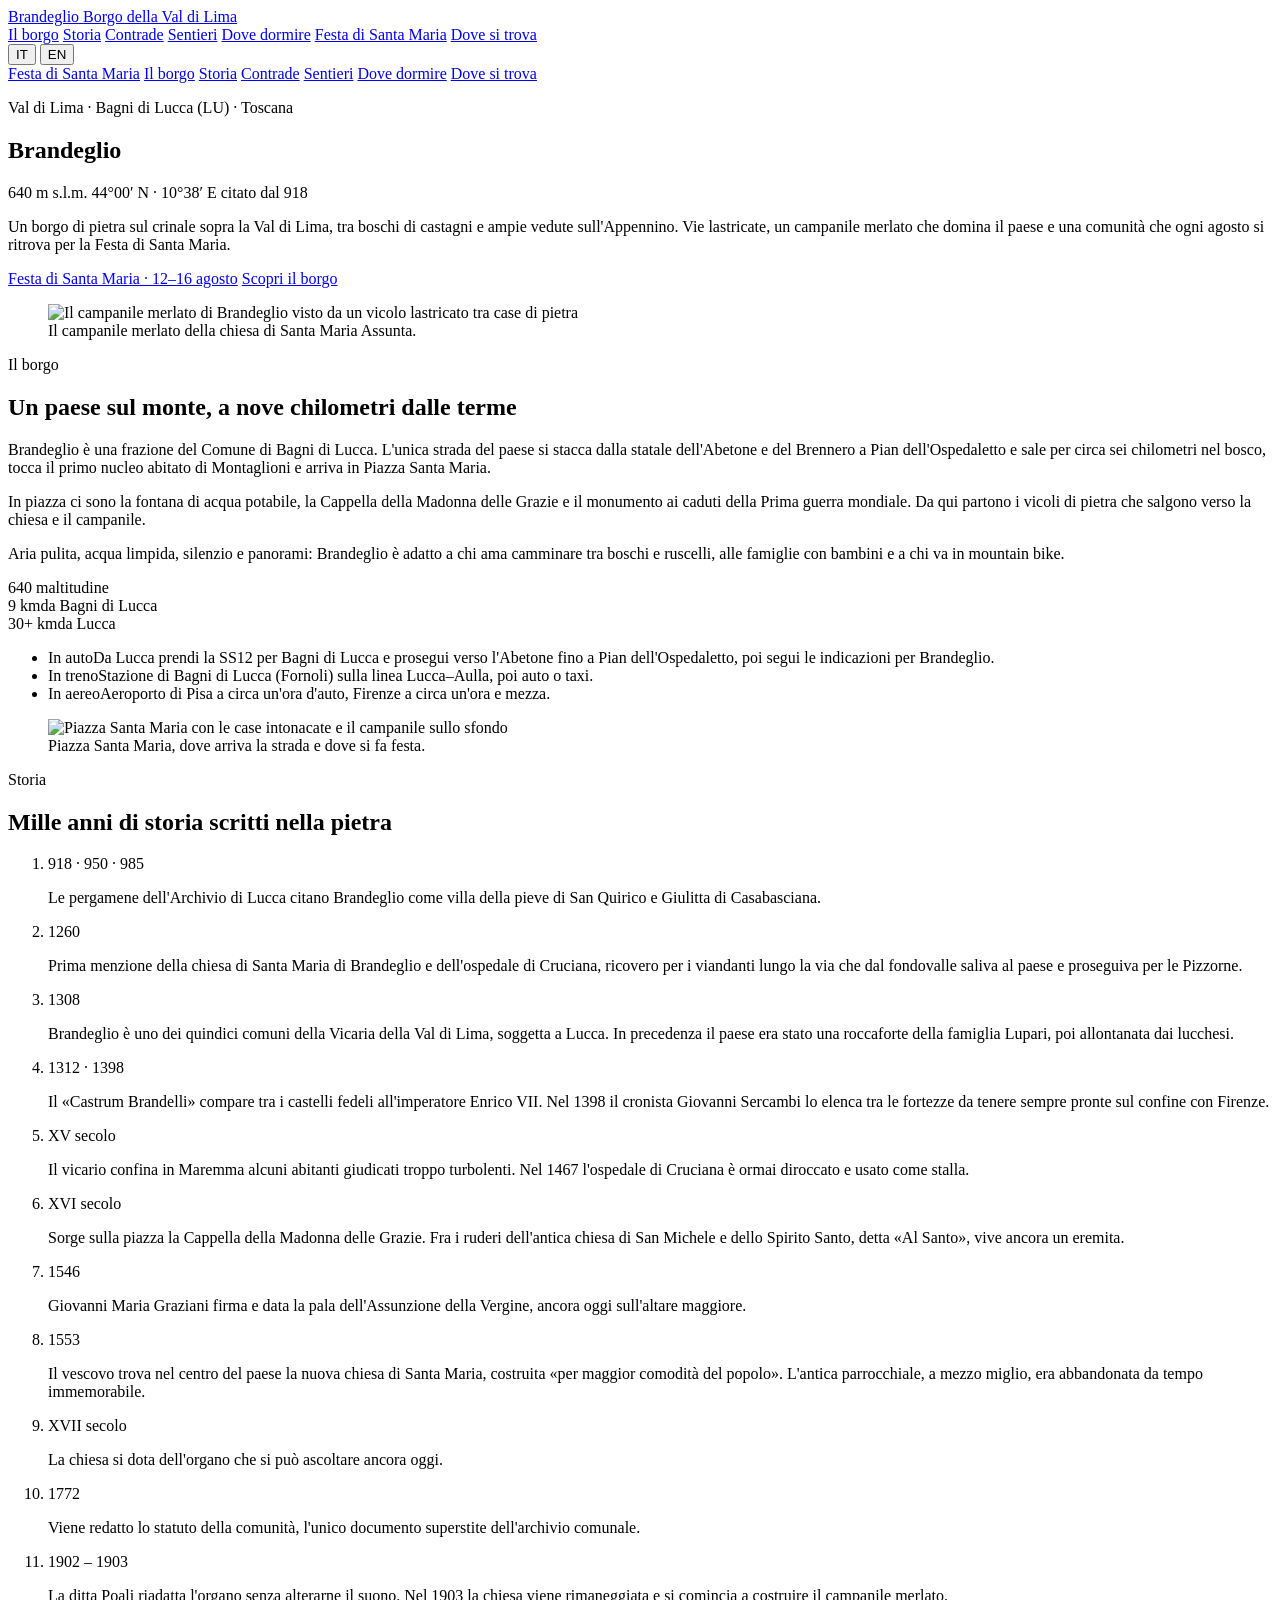
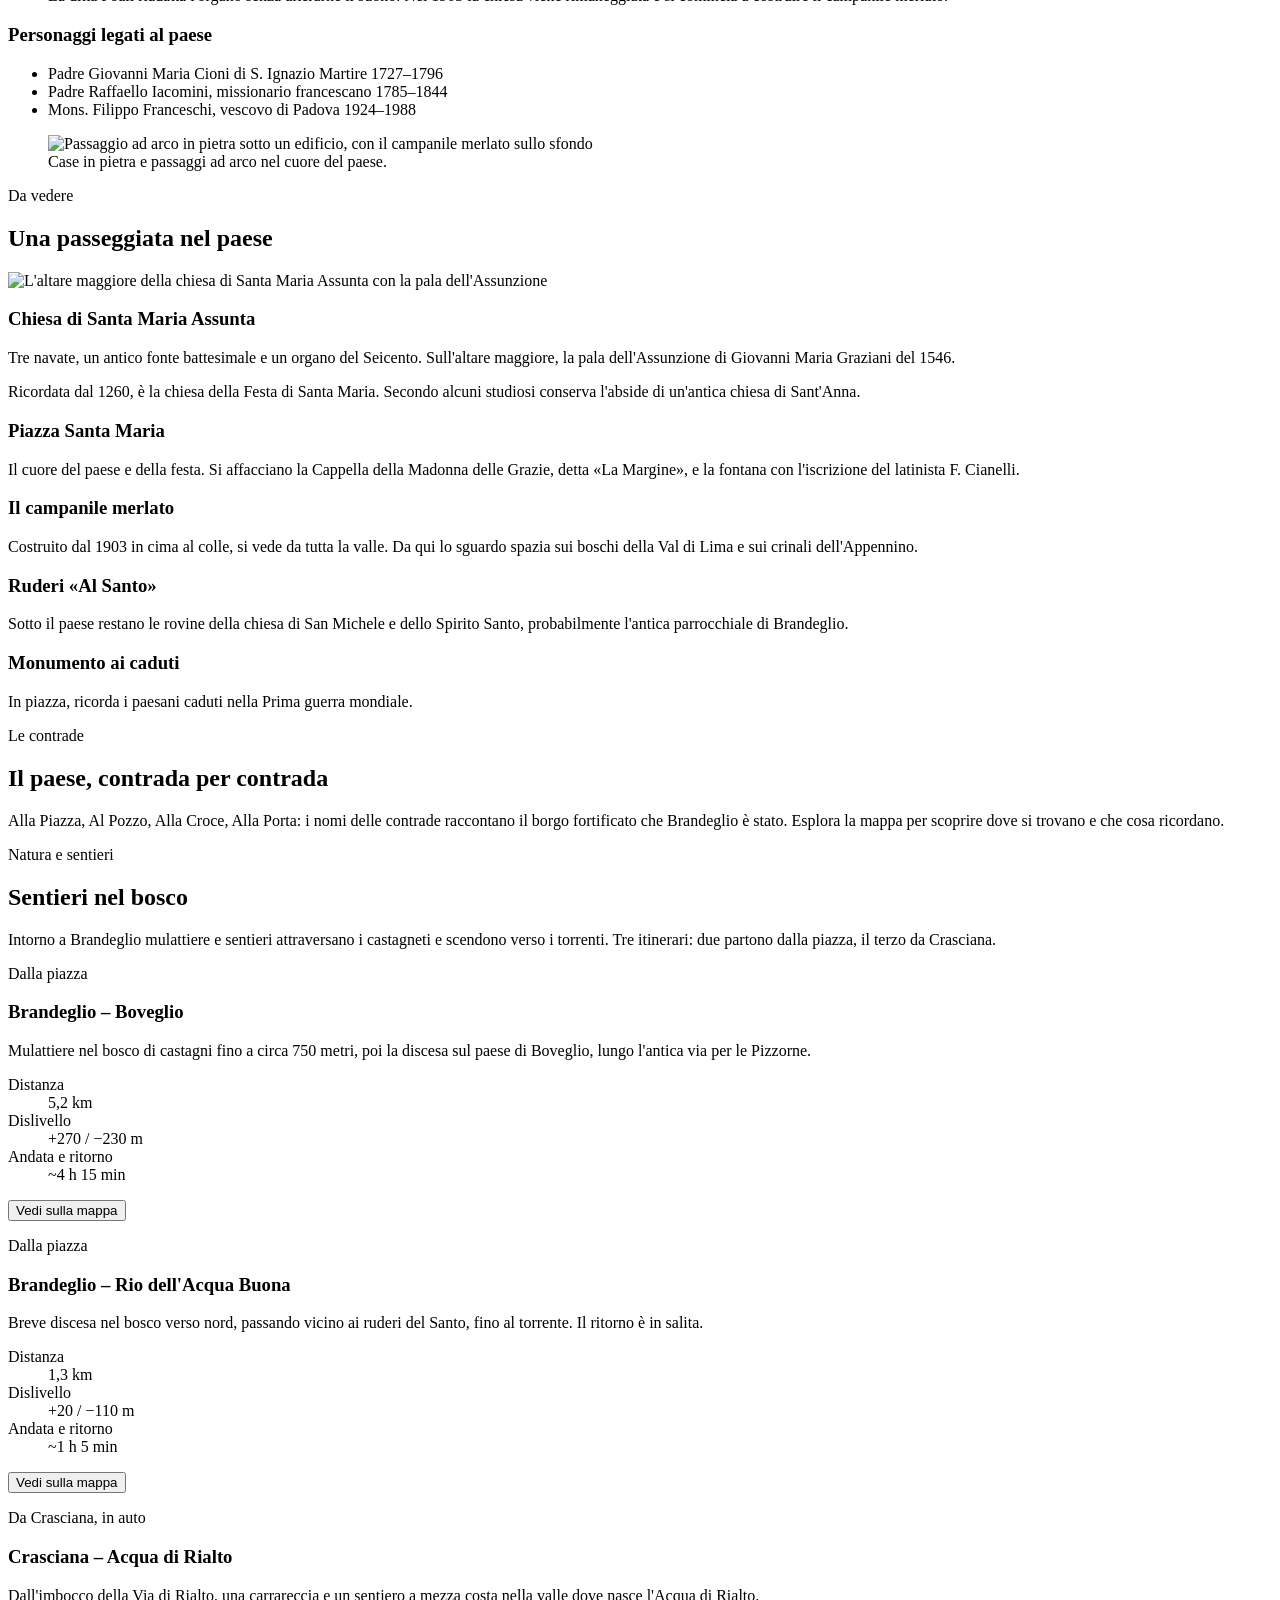
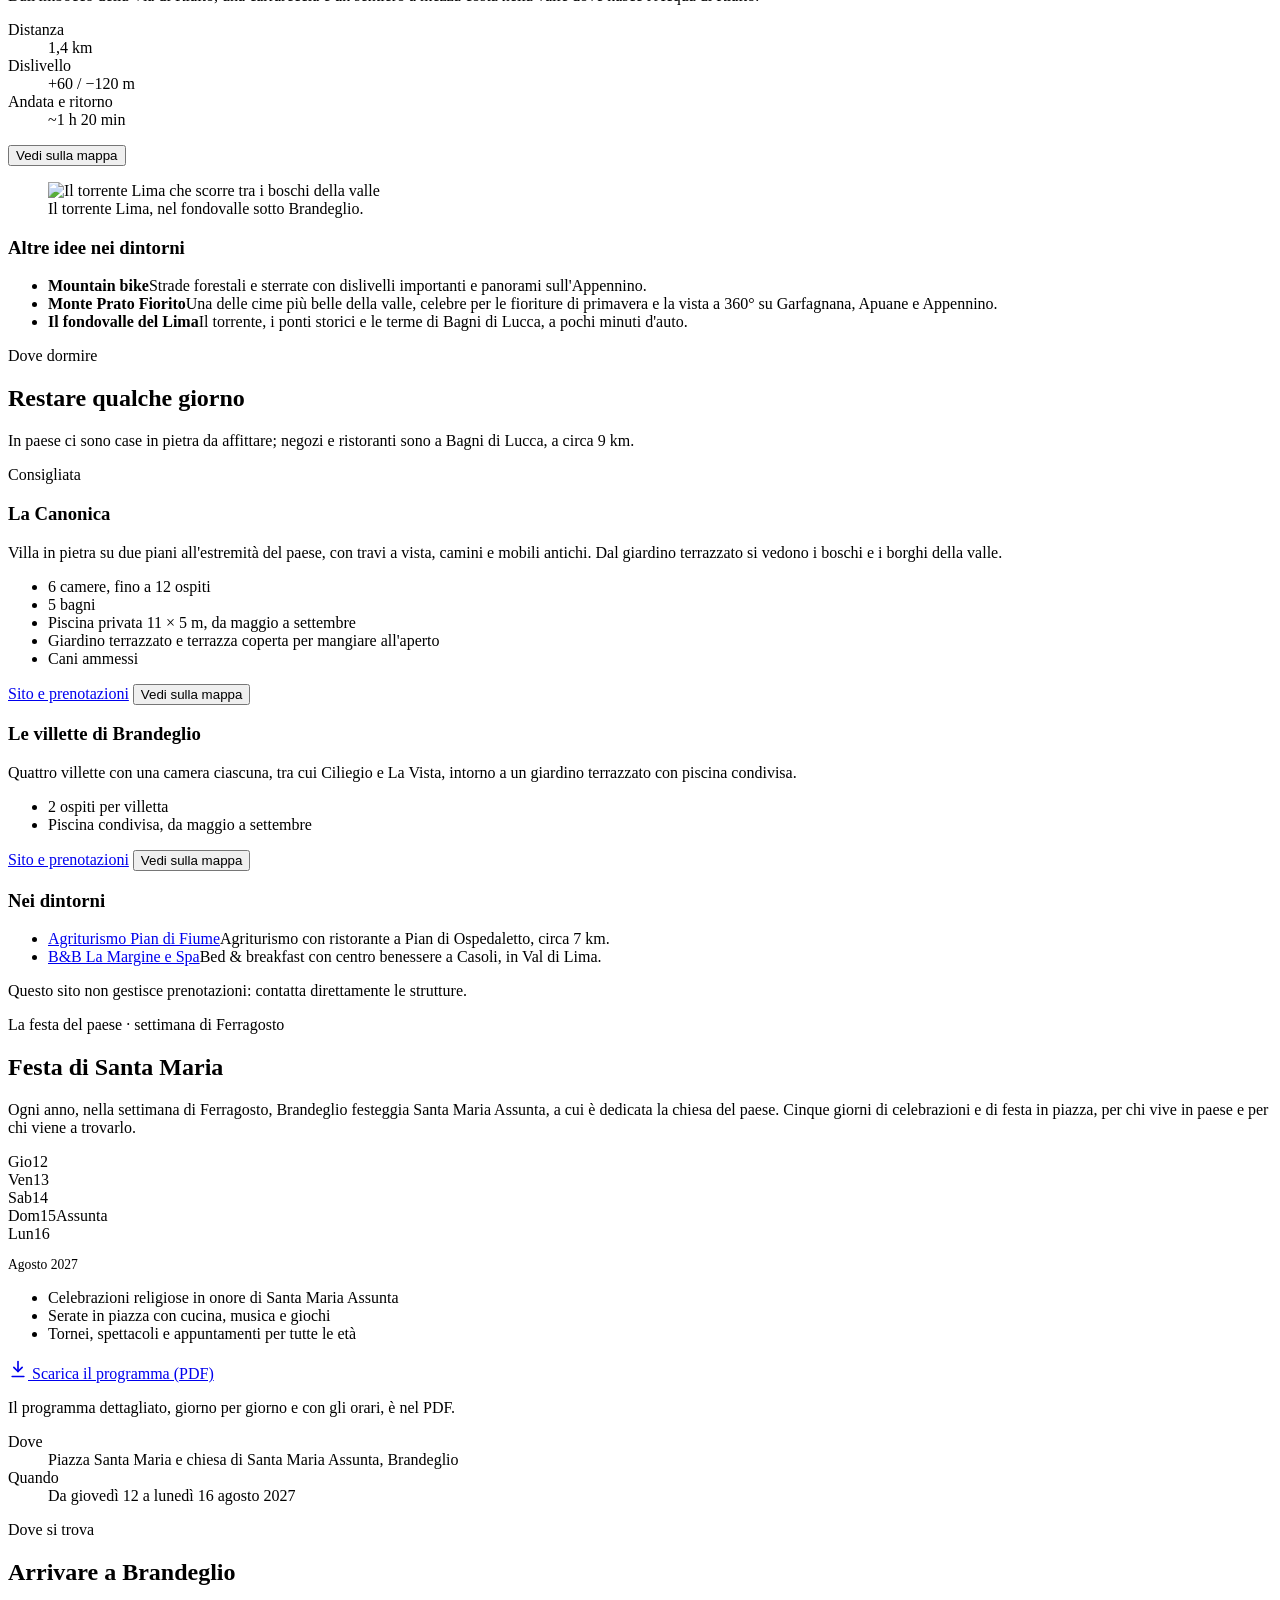
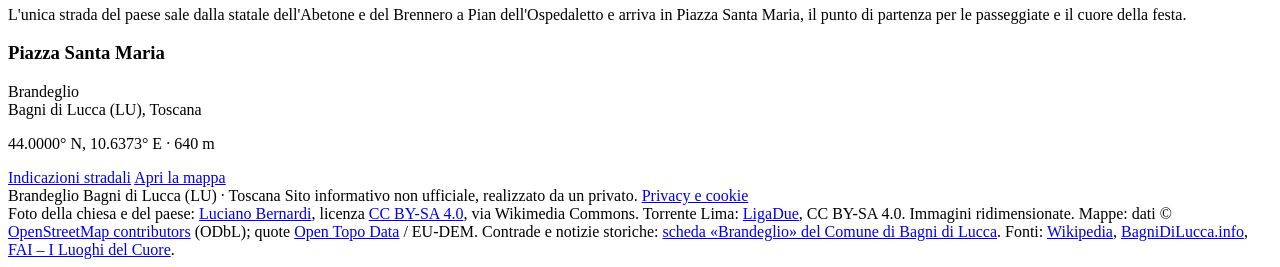
==== index.html @ 2ebd2961 "Add files via upload" ====
<!DOCTYPE html>
<html lang="it">
<head>
<meta charset="utf-8">
<meta name="viewport" content="width=device-width, initial-scale=1, viewport-fit=cover">
<title>Brandeglio</title>
<meta name="claude:viewport-fit-sides" content="cover">
<meta name="description" content="Brandeglio, borgo della Val di Lima a 640 metri sopra Bagni di Lucca. Storia, luoghi da vedere e la Festa di Santa Maria, dal 12 al 16 agosto.">
<link rel="stylesheet" href="css/fonts.css">
<link rel="stylesheet" href="css/style.css">
</head>
<body>

<header class="site-header">
  <div class="wrap">
    <div class="header-row">
      <a class="brand" href="#top">
        <span class="brand-name">Brandeglio</span>
        <span class="brand-sub" data-i18n="brand.sub">Borgo della Val di Lima</span>
      </a>
      <nav class="main-nav" aria-label="Sezioni" data-i18n-aria="nav.aria">
        <a href="#borgo" data-i18n="nav.borgo">Il borgo</a>
        <a href="#storia" data-i18n="nav.storia">Storia</a>
        <a href="#contrade" data-i18n="nav.contrade">Contrade</a>
        <a href="#sentieri" data-i18n="nav.sentieri">Sentieri</a>
        <a href="#dormire" data-i18n="nav.dormire">Dove dormire</a>
        <a href="#festa" class="nav-festa" data-i18n="nav.festa">Festa di Santa Maria</a>
        <a href="#dove" data-i18n="nav.dove">Dove si trova</a>
      </nav>
      <div class="lang-switch" role="group" aria-label="Lingua / Language">
        <button type="button" id="lang-it" data-lang="it" aria-pressed="true" lang="it">IT</button>
        <button type="button" id="lang-en" data-lang="en" aria-pressed="false" lang="en">EN</button>
      </div>
    </div>
    <nav class="nav-mobile main-nav" aria-label="Sezioni" data-i18n-aria="nav.aria">
      <a href="#festa" class="nav-festa" data-i18n="nav.festa">Festa di Santa Maria</a>
      <a href="#borgo" data-i18n="nav.borgo">Il borgo</a>
      <a href="#storia" data-i18n="nav.storia">Storia</a>
      <a href="#contrade" data-i18n="nav.contrade">Contrade</a>
      <a href="#sentieri" data-i18n="nav.sentieri">Sentieri</a>
      <a href="#dormire" data-i18n="nav.dormire">Dove dormire</a>
      <a href="#dove" data-i18n="nav.dove">Dove si trova</a>
    </nav>
  </div>
</header>

<main id="top">

  <!-- HERO -->
  <section class="hero">
    <div class="wrap hero-grid">
      <div class="hero-text">
        <p class="eyebrow" data-i18n="hero.eyebrow">Val di Lima · Bagni di Lucca (LU) · Toscana</p>
        <h1>Brandeglio</h1>
        <div class="hero-coords">
          <span data-i18n="hero.alt">640 m s.l.m.</span>
          <span>44°00′ N · 10°38′ E</span>
          <span data-i18n="hero.since">citato dal 918</span>
        </div>
        <p class="hero-lead" data-i18n="hero.lead">Un borgo di pietra sul crinale sopra la Val di Lima, tra boschi di castagni e ampie vedute sull'Appennino. Vie lastricate, un campanile merlato che domina il paese e una comunità che ogni agosto si ritrova per la Festa di Santa Maria.</p>
        <div class="hero-actions">
          <a class="btn btn-primary" href="#festa" data-i18n="hero.cta1">Festa di Santa Maria · 12–16 agosto</a>
          <a class="btn btn-ghost" href="#borgo" data-i18n="hero.cta2">Scopri il borgo</a>
        </div>
      </div>
      <figure class="hero-figure">
        <img src="img/torre-vicolo.jpg" width="1000" height="1500" alt="Il campanile merlato di Brandeglio visto da un vicolo lastricato tra case di pietra" data-i18n-alt="hero.img">
        <figcaption class="caption" data-i18n="hero.cap">Il campanile merlato della chiesa di Santa Maria Assunta.</figcaption>
      </figure>
    </div>
  </section>

  <!-- IL BORGO -->
  <section class="section" id="borgo">
    <div class="wrap split">
      <div>
        <div class="section-head">
          <p class="eyebrow" data-i18n="borgo.eyebrow">Il borgo</p>
          <h2 data-i18n="borgo.title">Un paese sul monte, a nove chilometri dalle terme</h2>
        </div>
        <div class="prose">
          <p data-i18n="borgo.p1">Brandeglio è una frazione del Comune di Bagni di Lucca. L'unica strada del paese si stacca dalla statale dell'Abetone e del Brennero a Pian dell'Ospedaletto e sale per circa sei chilometri nel bosco, tocca il primo nucleo abitato di Montaglioni e arriva in Piazza Santa Maria.</p>
          <p data-i18n="borgo.p2">In piazza ci sono la fontana di acqua potabile, la Cappella della Madonna delle Grazie e il monumento ai caduti della Prima guerra mondiale. Da qui partono i vicoli di pietra che salgono verso la chiesa e il campanile.</p>
          <p data-i18n="borgo.p3">Aria pulita, acqua limpida, silenzio e panorami: Brandeglio è adatto a chi ama camminare tra boschi e ruscelli, alle famiglie con bambini e a chi va in mountain bike.</p>
        </div>
        <div class="facts">
          <div class="fact"><span class="fact-value">640 m</span><span class="fact-label" data-i18n="fact.alt">altitudine</span></div>
          <div class="fact"><span class="fact-value">9 km</span><span class="fact-label" data-i18n="fact.bagni">da Bagni di Lucca</span></div>
          <div class="fact"><span class="fact-value">30+ km</span><span class="fact-label" data-i18n="fact.lucca">da Lucca</span></div>
        </div>
        <ul class="route">
          <li><span class="data" data-i18n="route.car.k">In auto</span><span data-i18n="route.car">Da Lucca prendi la SS12 per Bagni di Lucca e prosegui verso l'Abetone fino a Pian dell'Ospedaletto, poi segui le indicazioni per Brandeglio.</span></li>
          <li><span class="data" data-i18n="route.train.k">In treno</span><span data-i18n="route.train">Stazione di Bagni di Lucca (Fornoli) sulla linea Lucca–Aulla, poi auto o taxi.</span></li>
          <li><span class="data" data-i18n="route.plane.k">In aereo</span><span data-i18n="route.plane">Aeroporto di Pisa a circa un'ora d'auto, Firenze a circa un'ora e mezza.</span></li>
        </ul>
      </div>
      <figure class="photo">
        <img src="img/piazza-santa-maria.jpg" width="1600" height="1068" alt="Piazza Santa Maria con le case intonacate e il campanile sullo sfondo" data-i18n-alt="borgo.img">
        <figcaption class="caption" data-i18n="borgo.cap">Piazza Santa Maria, dove arriva la strada e dove si fa festa.</figcaption>
      </figure>
    </div>
  </section>

  <!-- STORIA -->
  <section class="section" id="storia">
    <div class="wrap">
      <div class="section-head">
        <p class="eyebrow" data-i18n="storia.eyebrow">Storia</p>
        <h2 data-i18n="storia.title">Mille anni di storia scritti nella pietra</h2>
      </div>
      <div class="timeline-layout">
        <div>
          <ol class="timeline">
            <li><span class="when">918 · 950 · 985</span><p data-i18n="tl.1">Le pergamene dell'Archivio di Lucca citano Brandeglio come villa della pieve di San Quirico e Giulitta di Casabasciana.</p></li>
            <li><span class="when">1260</span><p data-i18n="tl.1b">Prima menzione della chiesa di Santa Maria di Brandeglio e dell'ospedale di Cruciana, ricovero per i viandanti lungo la via che dal fondovalle saliva al paese e proseguiva per le Pizzorne.</p></li>
            <li><span class="when">1308</span><p data-i18n="tl.2">Brandeglio è uno dei quindici comuni della Vicaria della Val di Lima, soggetta a Lucca. In precedenza il paese era stato una roccaforte della famiglia Lupari, poi allontanata dai lucchesi.</p></li>
            <li><span class="when">1312 · 1398</span><p data-i18n="tl.2b">Il «Castrum Brandelli» compare tra i castelli fedeli all'imperatore Enrico VII. Nel 1398 il cronista Giovanni Sercambi lo elenca tra le fortezze da tenere sempre pronte sul confine con Firenze.</p></li>
            <li><span class="when" data-i18n="tl.3.k">XV secolo</span><p data-i18n="tl.3">Il vicario confina in Maremma alcuni abitanti giudicati troppo turbolenti. Nel 1467 l'ospedale di Cruciana è ormai diroccato e usato come stalla.</p></li>
            <li><span class="when" data-i18n="tl.5.k">XVI secolo</span><p data-i18n="tl.5">Sorge sulla piazza la Cappella della Madonna delle Grazie. Fra i ruderi dell'antica chiesa di San Michele e dello Spirito Santo, detta «Al Santo», vive ancora un eremita.</p></li>
            <li><span class="when">1546</span><p data-i18n="tl.4">Giovanni Maria Graziani firma e data la pala dell'Assunzione della Vergine, ancora oggi sull'altare maggiore.</p></li>
            <li><span class="when">1553</span><p data-i18n="tl.4b">Il vescovo trova nel centro del paese la nuova chiesa di Santa Maria, costruita «per maggior comodità del popolo». L'antica parrocchiale, a mezzo miglio, era abbandonata da tempo immemorabile.</p></li>
            <li><span class="when" data-i18n="tl.6.k">XVII secolo</span><p data-i18n="tl.6">La chiesa si dota dell'organo che si può ascoltare ancora oggi.</p></li>
            <li><span class="when">1772</span><p data-i18n="tl.7">Viene redatto lo statuto della comunità, l'unico documento superstite dell'archivio comunale.</p></li>
            <li><span class="when">1902 – 1903</span><p data-i18n="tl.8">La ditta Poali riadatta l'organo senza alterarne il suono. Nel 1903 la chiesa viene rimaneggiata e si comincia a costruire il campanile merlato.</p></li>
          </ol>
          <div class="people">
            <h3 data-i18n="people.title">Personaggi legati al paese</h3>
            <ul>
              <li><span data-i18n="people.1">Padre Giovanni Maria Cioni di S. Ignazio Martire</span> <span class="data">1727–1796</span></li>
              <li><span data-i18n="people.2">Padre Raffaello Iacomini, missionario francescano</span> <span class="data">1785–1844</span></li>
              <li><span data-i18n="people.3">Mons. Filippo Franceschi, vescovo di Padova</span> <span class="data">1924–1988</span></li>
            </ul>
          </div>
        </div>
        <figure class="photo">
          <img src="img/arco-torre.jpg" width="867" height="1300" alt="Passaggio ad arco in pietra sotto un edificio, con il campanile merlato sullo sfondo" data-i18n-alt="storia.img">
          <figcaption class="caption" data-i18n="storia.cap">Case in pietra e passaggi ad arco nel cuore del paese.</figcaption>
        </figure>
      </div>
    </div>
  </section>

  <!-- DA VEDERE -->
  <section class="section" id="vedere">
    <div class="wrap">
      <div class="section-head">
        <p class="eyebrow" data-i18n="vedere.eyebrow">Da vedere</p>
        <h2 data-i18n="vedere.title">Una passeggiata nel paese</h2>
      </div>
      <article class="feature">
        <img src="img/chiesa-altare.jpg" width="1600" height="1068" loading="lazy" alt="L'altare maggiore della chiesa di Santa Maria Assunta con la pala dell'Assunzione" data-i18n-alt="s1.img">
        <div class="feature-text">
          <h3 data-i18n="s1.title">Chiesa di Santa Maria Assunta</h3>
          <p data-i18n="s1.text">Tre navate, un antico fonte battesimale e un organo del Seicento. Sull'altare maggiore, la pala dell'Assunzione di Giovanni Maria Graziani del 1546.</p>
          <p class="caption" data-i18n="s1.note">Ricordata dal 1260, è la chiesa della Festa di Santa Maria. Secondo alcuni studiosi conserva l'abside di un'antica chiesa di Sant'Anna.</p>
        </div>
      </article>
      <div class="minor-sights">
        <div>
          <h3 data-i18n="s2.title">Piazza Santa Maria</h3>
          <p data-i18n="s2.text">Il cuore del paese e della festa. Si affacciano la Cappella della Madonna delle Grazie, detta «La Margine», e la fontana con l'iscrizione del latinista F. Cianelli.</p>
        </div>
        <div>
          <h3 data-i18n="s3.title">Il campanile merlato</h3>
          <p data-i18n="s3.text">Costruito dal 1903 in cima al colle, si vede da tutta la valle. Da qui lo sguardo spazia sui boschi della Val di Lima e sui crinali dell'Appennino.</p>
        </div>
        <div>
          <h3 data-i18n="m1.title">Ruderi «Al Santo»</h3>
          <p data-i18n="m1.text">Sotto il paese restano le rovine della chiesa di San Michele e dello Spirito Santo, probabilmente l'antica parrocchiale di Brandeglio.</p>
        </div>
        <div>
          <h3 data-i18n="m2.title">Monumento ai caduti</h3>
          <p data-i18n="m2.text">In piazza, ricorda i paesani caduti nella Prima guerra mondiale.</p>
        </div>
      </div>
    </div>
  </section>

  <!-- CONTRADE -->
  <section class="section" id="contrade">
    <div class="wrap">
      <div class="section-head">
        <p class="eyebrow" data-i18n="contrade.eyebrow">Le contrade</p>
        <h2 data-i18n="contrade.title">Il paese, contrada per contrada</h2>
        <p class="lead" data-i18n="contrade.lead">Alla Piazza, Al Pozzo, Alla Croce, Alla Porta: i nomi delle contrade raccontano il borgo fortificato che Brandeglio è stato. Esplora la mappa per scoprire dove si trovano e che cosa ricordano.</p>
      </div>
      <div data-map="paese">
        <noscript><p data-i18n="map.noscript">Per vedere la mappa interattiva serve JavaScript.</p></noscript>
      </div>
    </div>
  </section>

  <!-- SENTIERI -->
  <section class="section" id="sentieri">
    <div class="wrap">
      <div class="section-head">
        <p class="eyebrow" data-i18n="sentieri.eyebrow">Natura e sentieri</p>
        <h2 data-i18n="sentieri.title">Sentieri nel bosco</h2>
        <p class="lead" data-i18n="sentieri.lead">Intorno a Brandeglio mulattiere e sentieri attraversano i castagneti e scendono verso i torrenti. Tre itinerari: due partono dalla piazza, il terzo da Crasciana.</p>
      </div>
      <div class="trail-cards">
        <article class="trail-card c1">
          <p class="trail-from" data-i18n="tc.1.k">Dalla piazza</p>
          <h3 data-i18n="tc.1.title">Brandeglio – Boveglio</h3>
          <p data-i18n="tc.1.text">Mulattiere nel bosco di castagni fino a circa 750 metri, poi la discesa sul paese di Boveglio, lungo l'antica via per le Pizzorne.</p>
          <dl class="trail-facts">
            <div><dt data-i18n="tf.km">Distanza</dt><dd>5,2 km</dd></div>
            <div><dt data-i18n="tf.updown">Dislivello</dt><dd>+270 / −230 m</dd></div>
            <div><dt data-i18n="tf.rt">Andata e ritorno</dt><dd>~4 h 15 min</dd></div>
          </dl>
          <button type="button" class="btn btn-ghost btn-sm" data-map-show="sentieri" data-item="boveglio" data-i18n="tf.show">Vedi sulla mappa</button>
        </article>
        <article class="trail-card c2">
          <p class="trail-from" data-i18n="tc.2.k">Dalla piazza</p>
          <h3 data-i18n="tc.2.title">Brandeglio – Rio dell'Acqua Buona</h3>
          <p data-i18n="tc.2.text">Breve discesa nel bosco verso nord, passando vicino ai ruderi del Santo, fino al torrente. Il ritorno è in salita.</p>
          <dl class="trail-facts">
            <div><dt data-i18n="tf.km">Distanza</dt><dd>1,3 km</dd></div>
            <div><dt data-i18n="tf.updown">Dislivello</dt><dd>+20 / −110 m</dd></div>
            <div><dt data-i18n="tf.rt">Andata e ritorno</dt><dd>~1 h 5 min</dd></div>
          </dl>
          <button type="button" class="btn btn-ghost btn-sm" data-map-show="sentieri" data-item="acquabuona" data-i18n="tf.show">Vedi sulla mappa</button>
        </article>
        <article class="trail-card c3">
          <p class="trail-from" data-i18n="tc.3.k">Da Crasciana, in auto</p>
          <h3 data-i18n="tc.3.title">Crasciana – Acqua di Rialto</h3>
          <p data-i18n="tc.3.text">Dall'imbocco della Via di Rialto, una carrareccia e un sentiero a mezza costa nella valle dove nasce l'Acqua di Rialto.</p>
          <dl class="trail-facts">
            <div><dt data-i18n="tf.km">Distanza</dt><dd>1,4 km</dd></div>
            <div><dt data-i18n="tf.updown">Dislivello</dt><dd>+60 / −120 m</dd></div>
            <div><dt data-i18n="tf.rt">Andata e ritorno</dt><dd>~1 h 20 min</dd></div>
          </dl>
          <button type="button" class="btn btn-ghost btn-sm" data-map-show="sentieri" data-item="rialto" data-i18n="tf.show">Vedi sulla mappa</button>
        </article>
      </div>
      <div data-map="sentieri">
        <noscript><p data-i18n="map.noscript2">Per vedere la mappa interattiva serve JavaScript.</p></noscript>
      </div>
      <div class="split more-nature">
        <figure class="photo">
          <img src="img/torrente-lima.jpg" width="1600" height="1200" loading="lazy" alt="Il torrente Lima che scorre tra i boschi della valle" data-i18n-alt="natura.img">
          <figcaption class="caption" data-i18n="natura.cap">Il torrente Lima, nel fondovalle sotto Brandeglio.</figcaption>
        </figure>
        <div>
          <h3 data-i18n="natura.more">Altre idee nei dintorni</h3>
          <ul class="nature-list">
            <li><strong data-i18n="n2.title">Mountain bike</strong><span data-i18n="n2.text">Strade forestali e sterrate con dislivelli importanti e panorami sull'Appennino.</span></li>
            <li><strong data-i18n="n3.title">Monte Prato Fiorito</strong><span data-i18n="n3.text">Una delle cime più belle della valle, celebre per le fioriture di primavera e la vista a 360° su Garfagnana, Apuane e Appennino.</span></li>
            <li><strong data-i18n="n4.title">Il fondovalle del Lima</strong><span data-i18n="n4.text">Il torrente, i ponti storici e le terme di Bagni di Lucca, a pochi minuti d'auto.</span></li>
          </ul>
        </div>
      </div>
    </div>
  </section>

  <!-- DOVE DORMIRE -->
  <section class="section" id="dormire">
    <div class="wrap">
      <div class="section-head">
        <p class="eyebrow" data-i18n="dormire.eyebrow">Dove dormire</p>
        <h2 data-i18n="dormire.title">Restare qualche giorno</h2>
        <p class="lead" data-i18n="dormire.lead">In paese ci sono case in pietra da affittare; negozi e ristoranti sono a Bagni di Lucca, a circa 9 km.</p>
      </div>
      <div class="stays">
        <article class="stay stay-featured">
          <p class="stay-badge" data-i18n="stay.badge">Consigliata</p>
          <h3>La Canonica</h3>
          <p data-i18n="stay.c.text">Villa in pietra su due piani all'estremità del paese, con travi a vista, camini e mobili antichi. Dal giardino terrazzato si vedono i boschi e i borghi della valle.</p>
          <ul class="stay-facts">
            <li data-i18n="stay.c.f1">6 camere, fino a 12 ospiti</li>
            <li data-i18n="stay.c.f2">5 bagni</li>
            <li data-i18n="stay.c.f3">Piscina privata 11 × 5 m, da maggio a settembre</li>
            <li data-i18n="stay.c.f4">Giardino terrazzato e terrazza coperta per mangiare all'aperto</li>
            <li data-i18n="stay.c.f5">Cani ammessi</li>
          </ul>
          <div class="stay-actions">
            <a class="btn btn-primary btn-sm" href="https://to-tuscany.com/lacanonica/" target="_blank" rel="noopener" data-i18n="stay.site">Sito e prenotazioni</a>
            <button type="button" class="btn btn-ghost btn-sm" data-map-show="paese" data-item="canonica" data-i18n="tf.show2">Vedi sulla mappa</button>
          </div>
        </article>
        <article class="stay">
          <h3 data-i18n="stay.v.title">Le villette di Brandeglio</h3>
          <p data-i18n="stay.v.text">Quattro villette con una camera ciascuna, tra cui Ciliegio e La Vista, intorno a un giardino terrazzato con piscina condivisa.</p>
          <ul class="stay-facts">
            <li data-i18n="stay.v.f1">2 ospiti per villetta</li>
            <li data-i18n="stay.v.f2">Piscina condivisa, da maggio a settembre</li>
          </ul>
          <div class="stay-actions">
            <a class="btn btn-primary btn-sm" href="https://to-tuscany.com/brandeglio/ciliegio" target="_blank" rel="noopener" data-i18n="stay.site2">Sito e prenotazioni</a>
            <button type="button" class="btn btn-ghost btn-sm" data-map-show="paese" data-item="villette" data-i18n="tf.show3">Vedi sulla mappa</button>
          </div>
        </article>
        <div class="stay stay-near">
          <h3 data-i18n="stay.near">Nei dintorni</h3>
          <ul class="near-list">
            <li><a href="https://www.google.com/maps/search/?api=1&amp;query=Agriturismo%20Pian%20di%20Fiume%20Bagni%20di%20Lucca" target="_blank" rel="noopener">Agriturismo Pian di Fiume</a><span data-i18n="stay.n1">Agriturismo con ristorante a Pian di Ospedaletto, circa 7 km.</span></li>
            <li><a href="https://www.google.com/maps/search/?api=1&amp;query=B%26B%20La%20Margine%20Casoli%20Bagni%20di%20Lucca" target="_blank" rel="noopener">B&amp;B La Margine e Spa</a><span data-i18n="stay.n2">Bed &amp; breakfast con centro benessere a Casoli, in Val di Lima.</span></li>
          </ul>
          <p class="caption" data-i18n="stay.note">Questo sito non gestisce prenotazioni: contatta direttamente le strutture.</p>
        </div>
      </div>
    </div>
  </section>

  <!-- FESTA DI SANTA MARIA -->
  <section class="festa" id="festa">
    <div class="wrap festa-grid">
      <div class="festa-text">
        <p class="eyebrow" data-i18n="festa.eyebrow">La festa del paese · settimana di Ferragosto</p>
        <h2 data-i18n="festa.title">Festa di Santa Maria</h2>
        <p data-i18n="festa.lead">Ogni anno, nella settimana di Ferragosto, Brandeglio festeggia Santa Maria Assunta, a cui è dedicata la chiesa del paese. Cinque giorni di celebrazioni e di festa in piazza, per chi vive in paese e per chi viene a trovarlo.</p>
        <div class="days" aria-label="Date della festa: dal 12 al 16 agosto 2027" data-i18n-aria="festa.days.aria">
          <div class="day"><span class="dow" data-i18n="d.thu">Gio</span><span class="num">12</span><span class="tag"></span></div>
          <div class="day"><span class="dow" data-i18n="d.fri">Ven</span><span class="num">13</span><span class="tag"></span></div>
          <div class="day"><span class="dow" data-i18n="d.sat">Sab</span><span class="num">14</span><span class="tag"></span></div>
          <div class="day is-main"><span class="dow" data-i18n="d.sun">Dom</span><span class="num">15</span><span class="tag" data-i18n="d.assunta">Assunta</span></div>
          <div class="day"><span class="dow" data-i18n="d.mon">Lun</span><span class="num">16</span><span class="tag"></span></div>
        </div>
        <p class="data" style="color:var(--band-muted);font-size:0.85rem" data-i18n="festa.year">Agosto 2027</p>
        <ul>
          <li data-i18n="festa.li1">Celebrazioni religiose in onore di Santa Maria Assunta</li>
          <li data-i18n="festa.li2">Serate in piazza con cucina, musica e giochi</li>
          <li data-i18n="festa.li3">Tornei, spettacoli e appuntamenti per tutte le età</li>
        </ul>
      </div>
      <div class="festa-text">
        <div class="download">
          <!-- SOSTITUIRE: quando il PDF è pronto, mettere il file in files/ e cambiare href in
               "files/programma-festa-santa-maria-2027.pdf", poi eliminare l'attributo data-placeholder. -->
          <a class="btn btn-download" id="programma-link" href="#festa" data-placeholder="true">
            <svg width="20" height="20" viewBox="0 0 24 24" fill="none" stroke="currentColor" stroke-width="2" stroke-linecap="round" stroke-linejoin="round" aria-hidden="true"><path d="M12 3v12"/><path d="m7 10 5 5 5-5"/><path d="M5 21h14"/></svg>
            <span data-i18n="festa.download">Scarica il programma (PDF)</span>
          </a>
          <p class="note" id="programma-note" aria-live="polite" data-i18n="festa.note">Il programma dettagliato, giorno per giorno e con gli orari, è nel PDF.</p>
        </div>
        <dl class="festa-where">
          <div><dt data-i18n="festa.where.k">Dove</dt><dd data-i18n="festa.where">Piazza Santa Maria e chiesa di Santa Maria Assunta, Brandeglio</dd></div>
          <div><dt data-i18n="festa.when.k">Quando</dt><dd data-i18n="festa.when">Da giovedì 12 a lunedì 16 agosto 2027</dd></div>
        </dl>
      </div>
    </div>
  </section>

  <!-- DOVE SI TROVA -->
  <section class="section" id="dove">
    <div class="wrap split">
      <div class="section-head">
        <p class="eyebrow" data-i18n="dove.eyebrow">Dove si trova</p>
        <h2 data-i18n="dove.title">Arrivare a Brandeglio</h2>
        <p class="lead" data-i18n="dove.lead">L'unica strada del paese sale dalla statale dell'Abetone e del Brennero a Pian dell'Ospedaletto e arriva in Piazza Santa Maria, il punto di partenza per le passeggiate e il cuore della festa.</p>
      </div>
      <div class="map-card">
        <h3 data-i18n="mappa.title">Piazza Santa Maria</h3>
        <p data-i18n="mappa.addr">Brandeglio<br>Bagni di Lucca (LU), Toscana</p>
        <p class="data">44.0000° N, 10.6373° E · 640 m</p>
        <div class="map-links">
          <a class="btn btn-primary" href="https://www.google.com/maps/dir/?api=1&amp;destination=Brandeglio%2C%20Bagni%20di%20Lucca%20LU" target="_blank" rel="noopener" data-i18n="mappa.dir">Indicazioni stradali</a>
          <a class="btn btn-ghost" href="https://www.openstreetmap.org/?mlat=44.0000&amp;mlon=10.6373#map=15/44.0000/10.6373" target="_blank" rel="noopener" data-i18n="mappa.osm">Apri la mappa</a>
        </div>
      </div>
    </div>
  </section>

</main>

<footer class="site-footer">
  <div class="wrap footer-grid">
    <div>
      <span class="footer-name">Brandeglio</span>
      <span data-i18n="footer.org">Bagni di Lucca (LU) · Toscana</span>
      <span data-i18n="footer.unofficial">Sito informativo non ufficiale, realizzato da un privato.</span>
      <a href="privacy.html" data-i18n="footer.privacy">Privacy e cookie</a>
    </div>
    <div>
      <span data-i18n="footer.photos">Foto della chiesa e del paese: <a href="https://commons.wikimedia.org/wiki/Category:Santa_Maria_Assunta_(Brandeglio,_Bagni_di_Lucca)" target="_blank" rel="noopener">Luciano Bernardi</a>, licenza <a href="https://creativecommons.org/licenses/by-sa/4.0/deed.it" target="_blank" rel="noopener">CC BY-SA 4.0</a>, via Wikimedia Commons. Torrente Lima: <a href="https://commons.wikimedia.org/wiki/File:BagniDiLuccaLimaRiverBeforeBagni.JPG" target="_blank" rel="noopener">LigaDue</a>, CC BY-SA 4.0. Immagini ridimensionate.</span>
      <span data-i18n="footer.map">Mappe: dati © <a href="https://www.openstreetmap.org/copyright" target="_blank" rel="noopener">OpenStreetMap contributors</a> (ODbL); quote <a href="https://www.opentopodata.org" target="_blank" rel="noopener">Open Topo Data</a> / EU-DEM. Contrade e notizie storiche: <a href="https://www.comunebagnidilucca.com/downloads/piano-operativo/QA%20-%20Quadro%20Archeologico/QA.VI_REPORT%20STORICI/2_Brandeglio.pdf" target="_blank" rel="noopener">scheda «Brandeglio» del Comune di Bagni di Lucca</a>.</span>
      <span data-i18n="footer.sources">Fonti: <a href="https://it.wikipedia.org/wiki/Brandeglio" target="_blank" rel="noopener">Wikipedia</a>, <a href="https://www.bagnidilucca.info/en/il-territorio-di-bagni-di-lucca/brandeglio" target="_blank" rel="noopener">BagniDiLucca.info</a>, <a href="https://fondoambiente.it/luoghi/paese-di-brandeglio" target="_blank" rel="noopener">FAI – I Luoghi del Cuore</a>.</span>
    </div>
  </div>
</footer>

<script src="js/mappa-dati.js"></script>
<script src="js/mappa.js"></script>
<script src="js/i18n.js"></script>
</body>
</html>
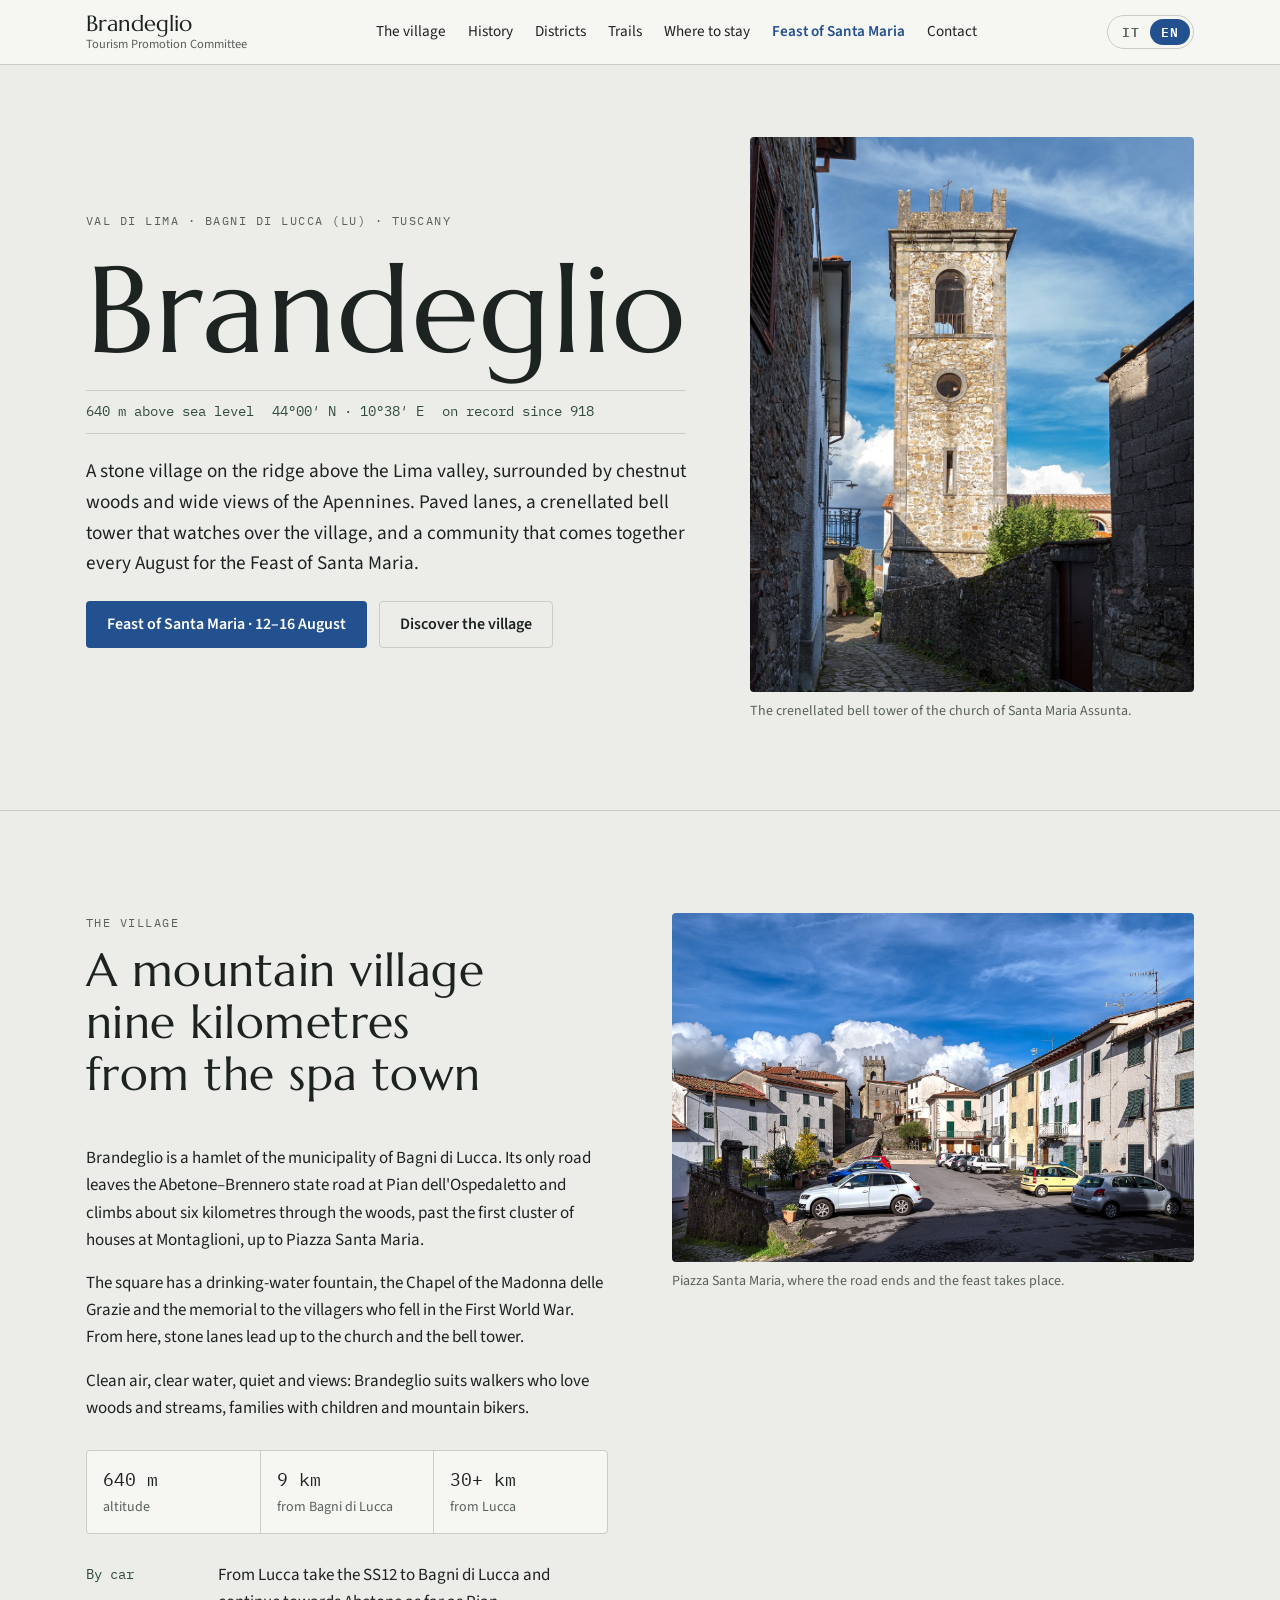
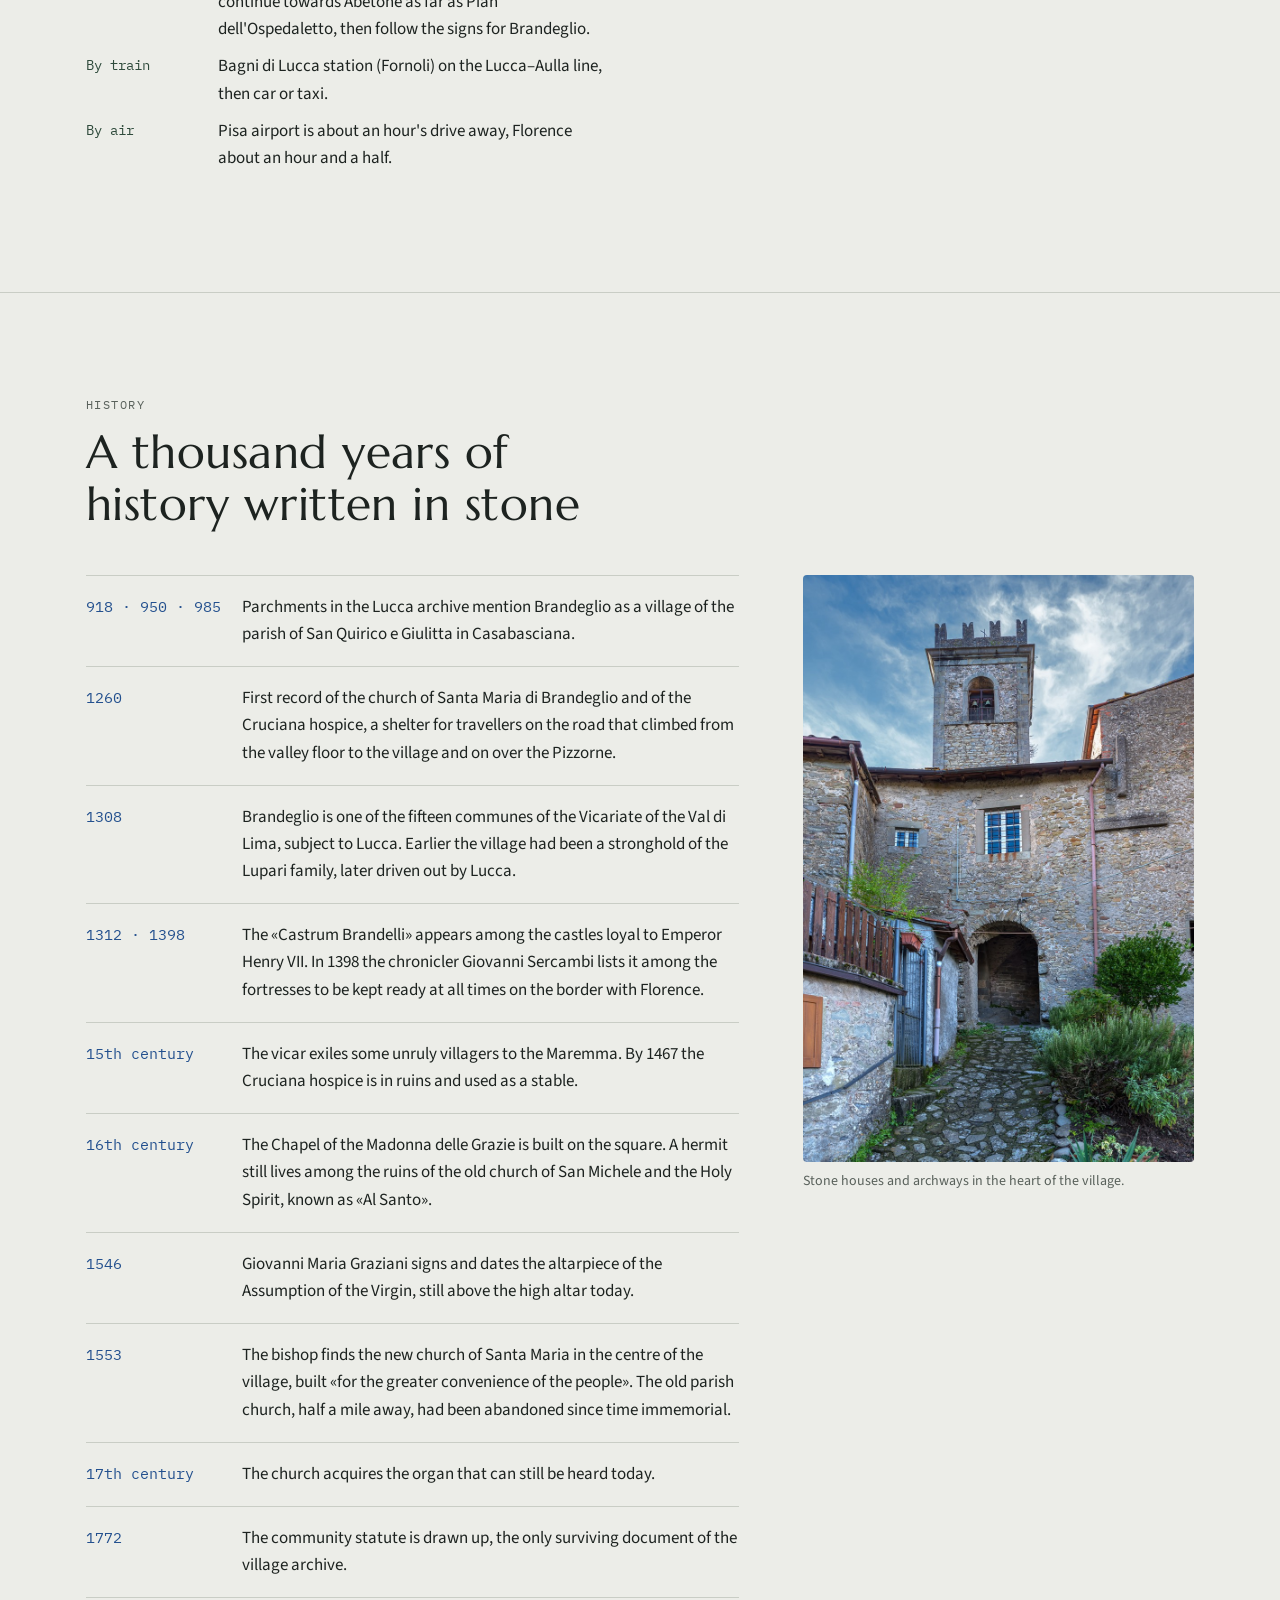
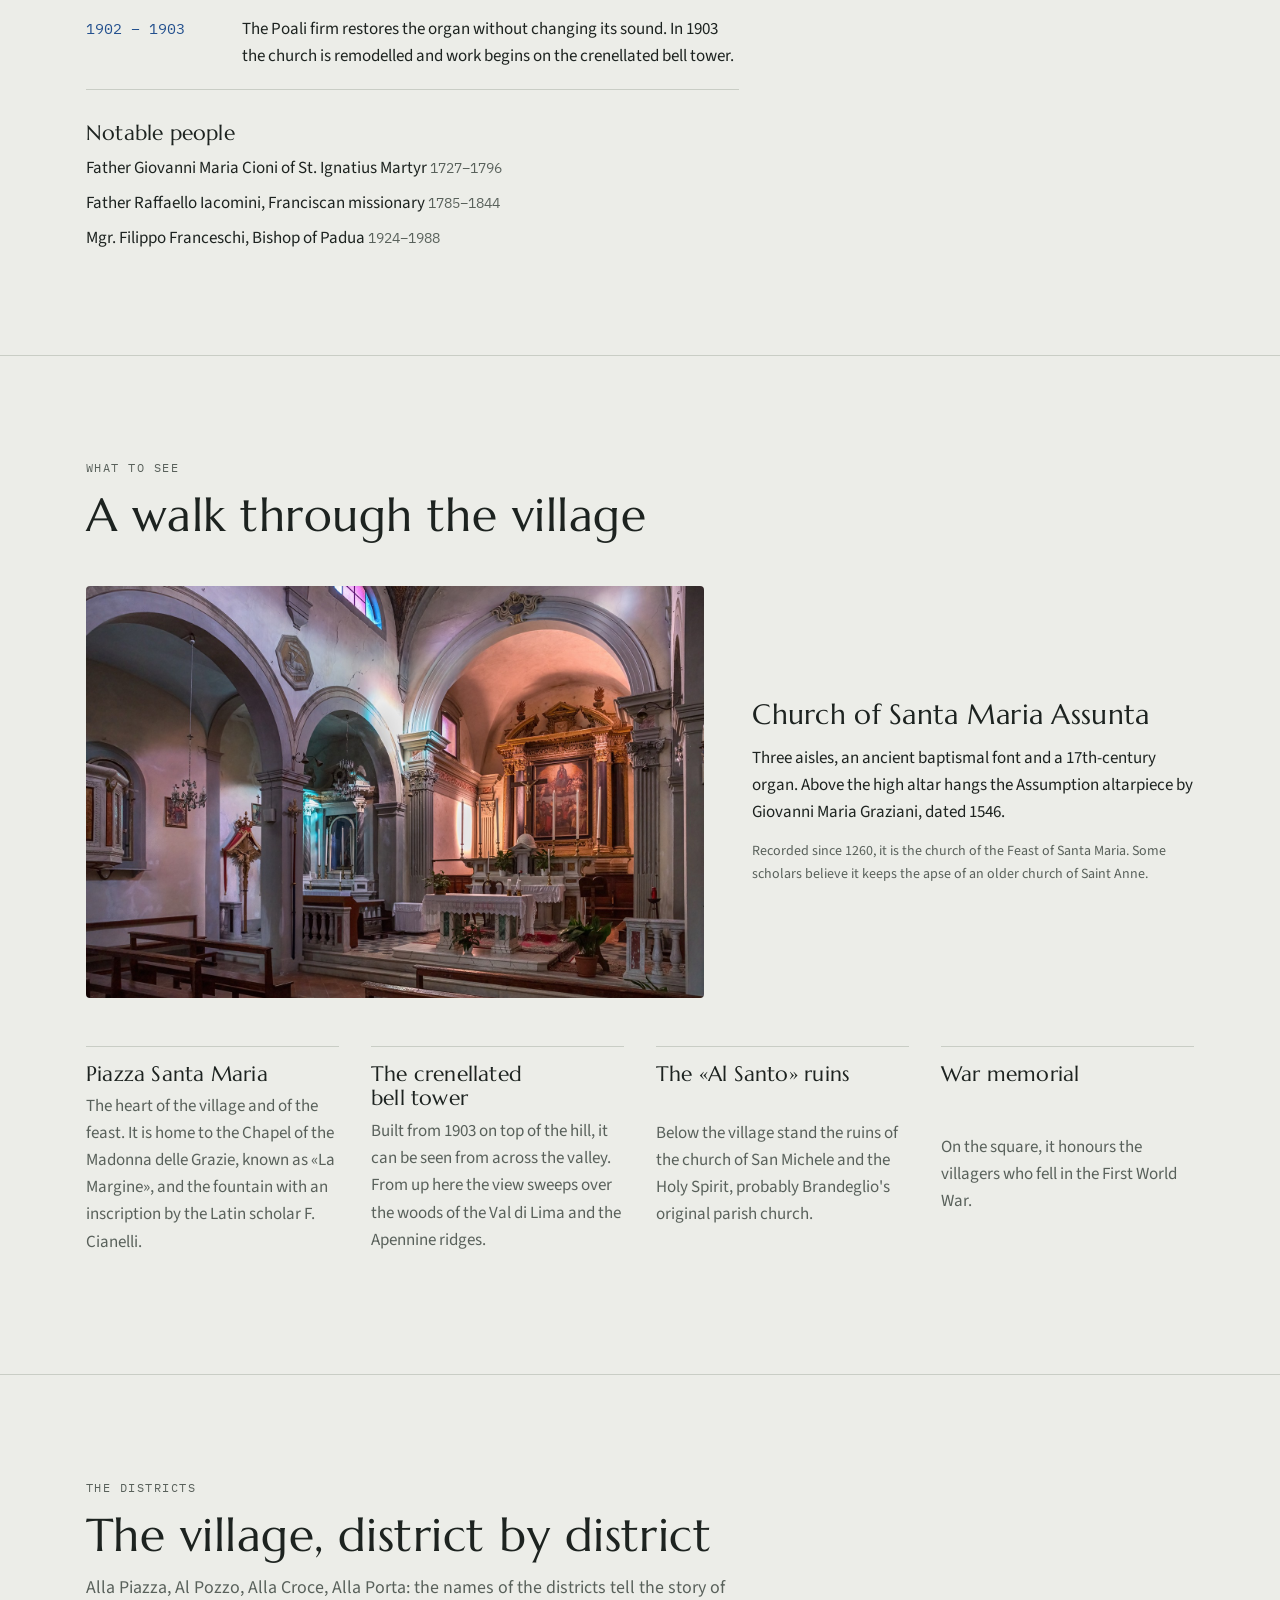
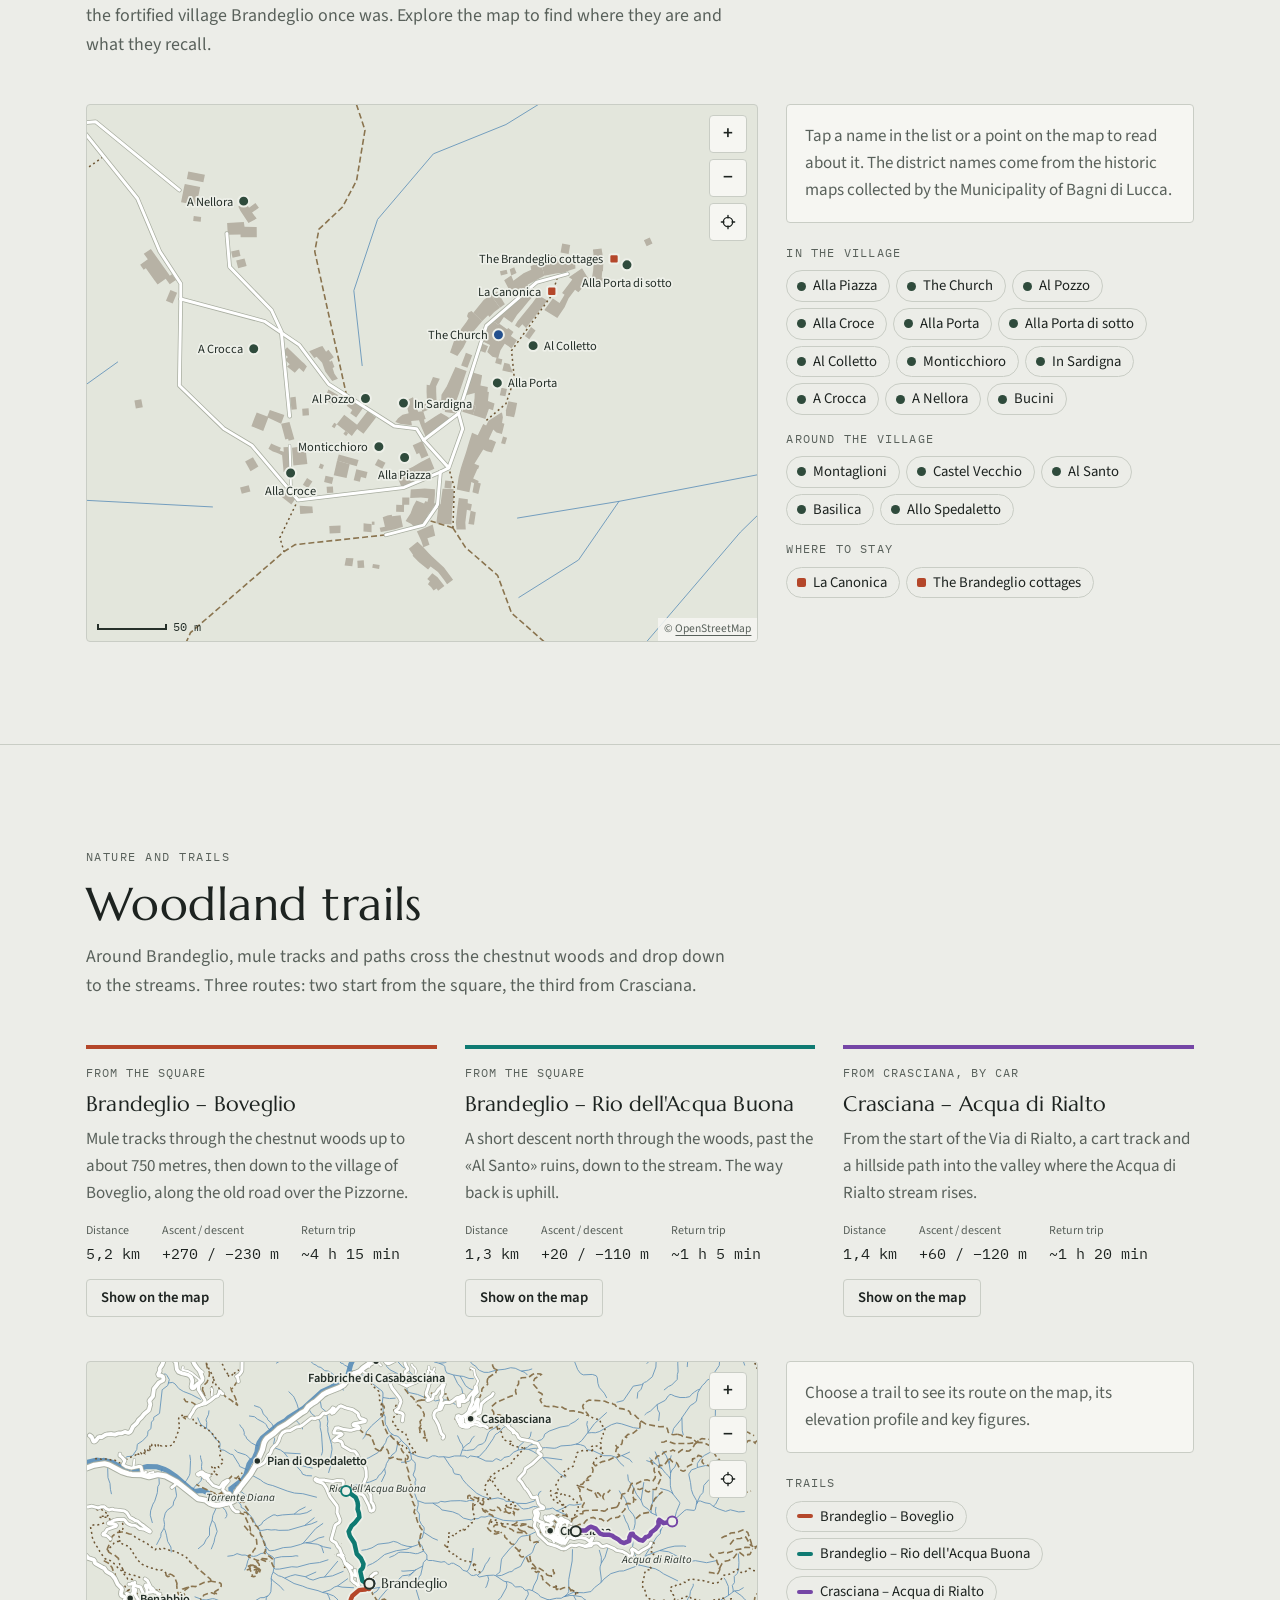
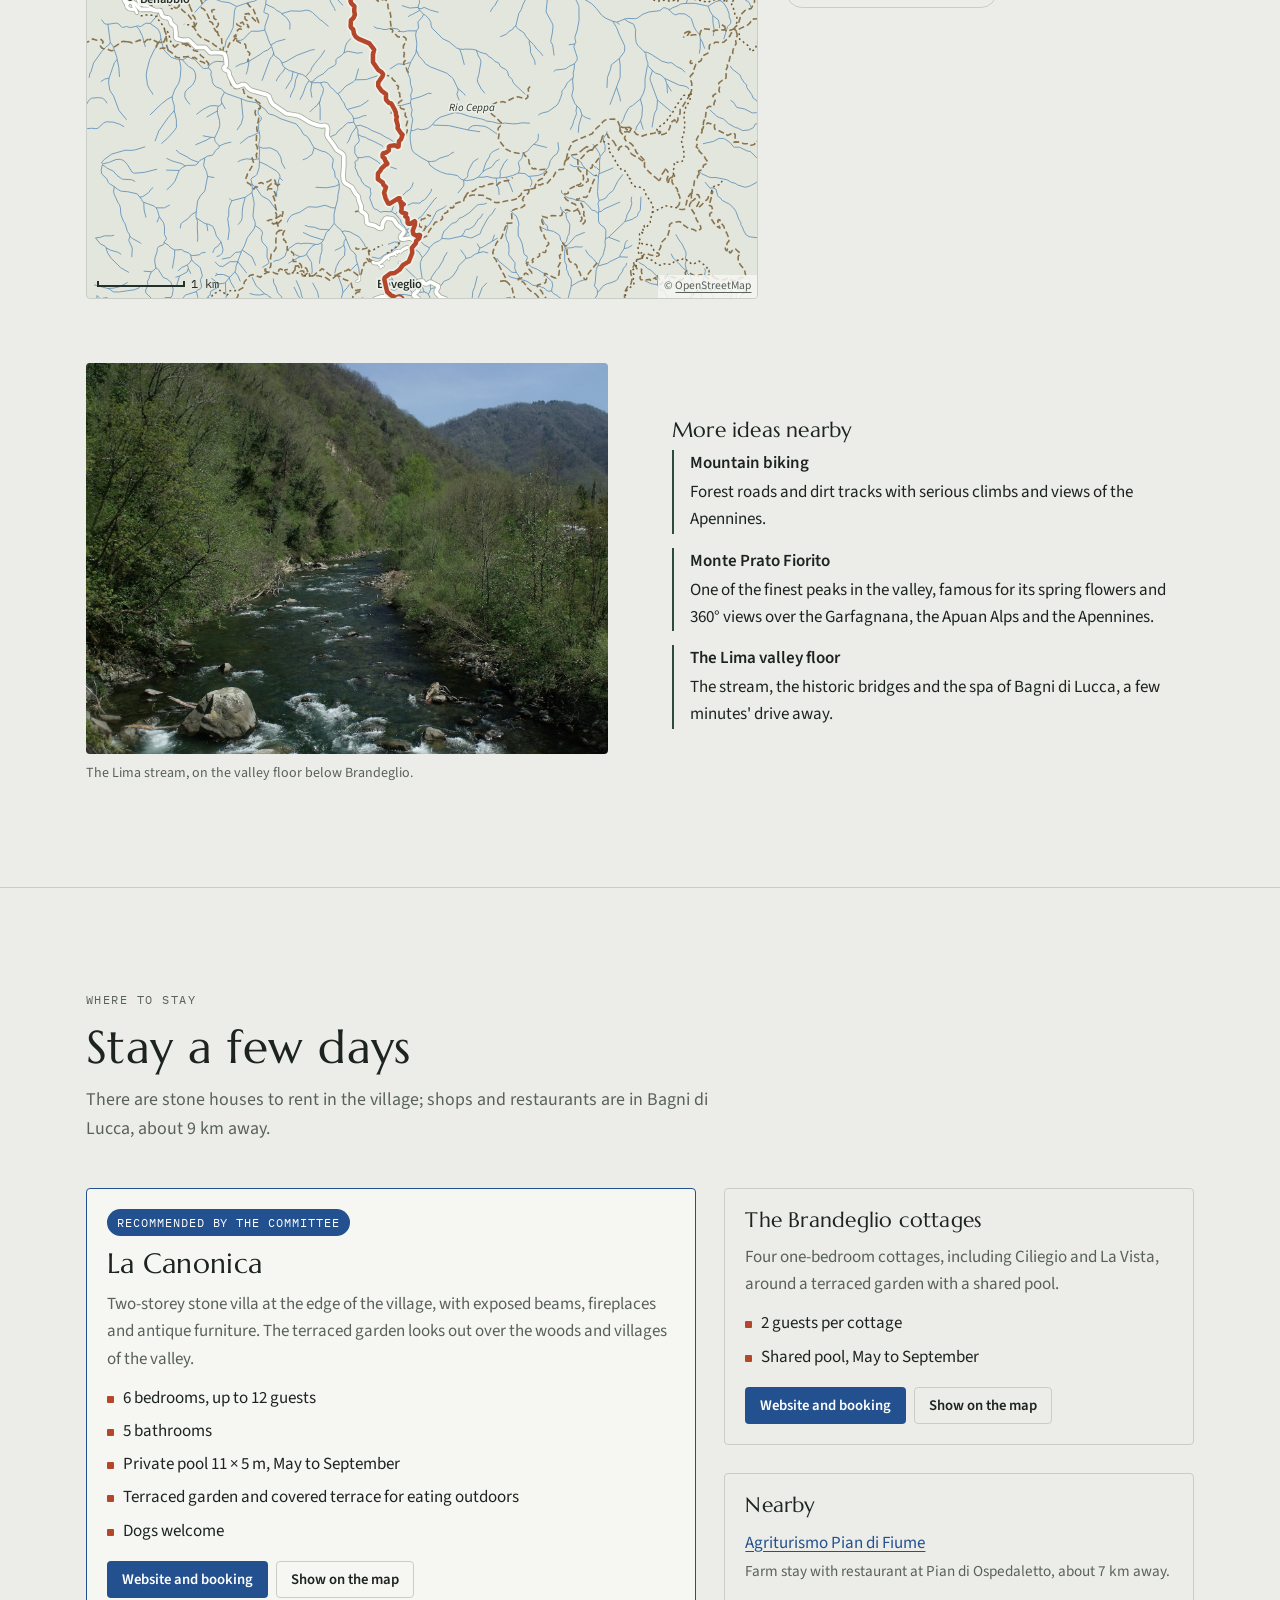
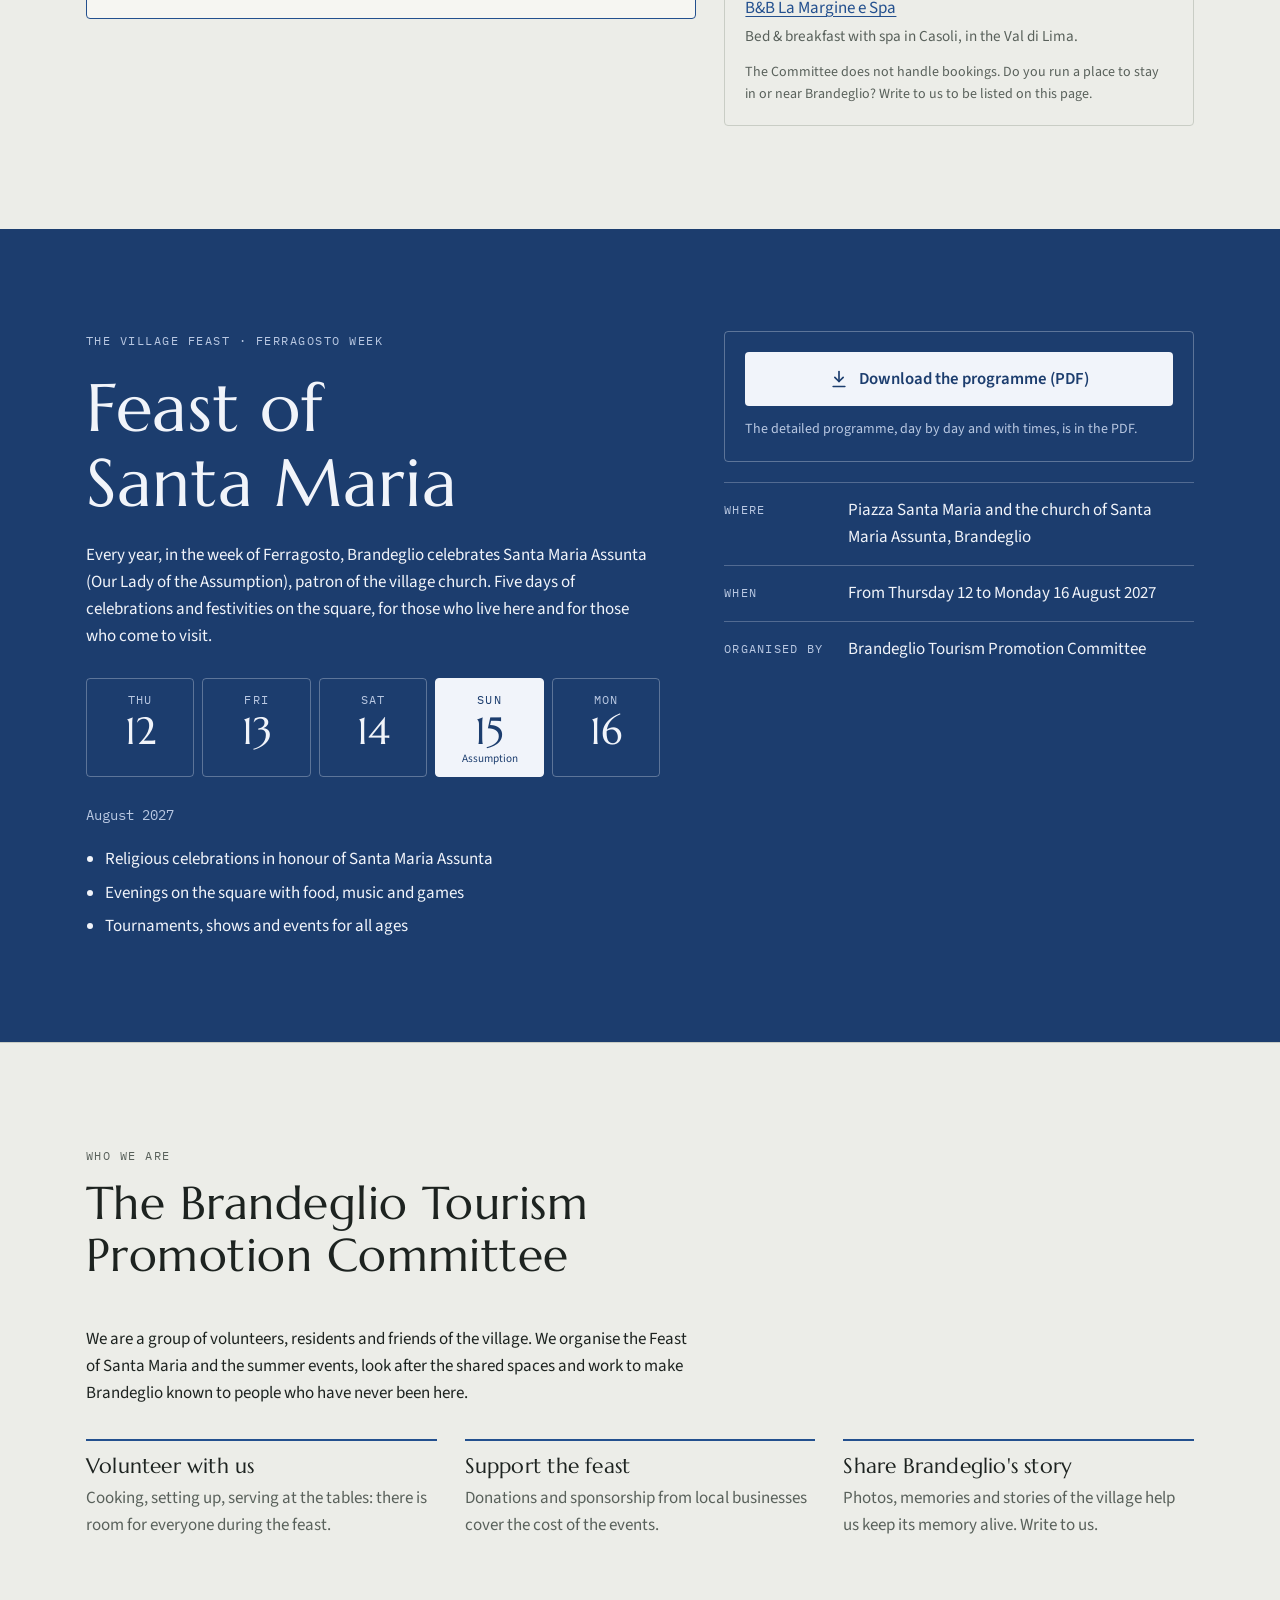
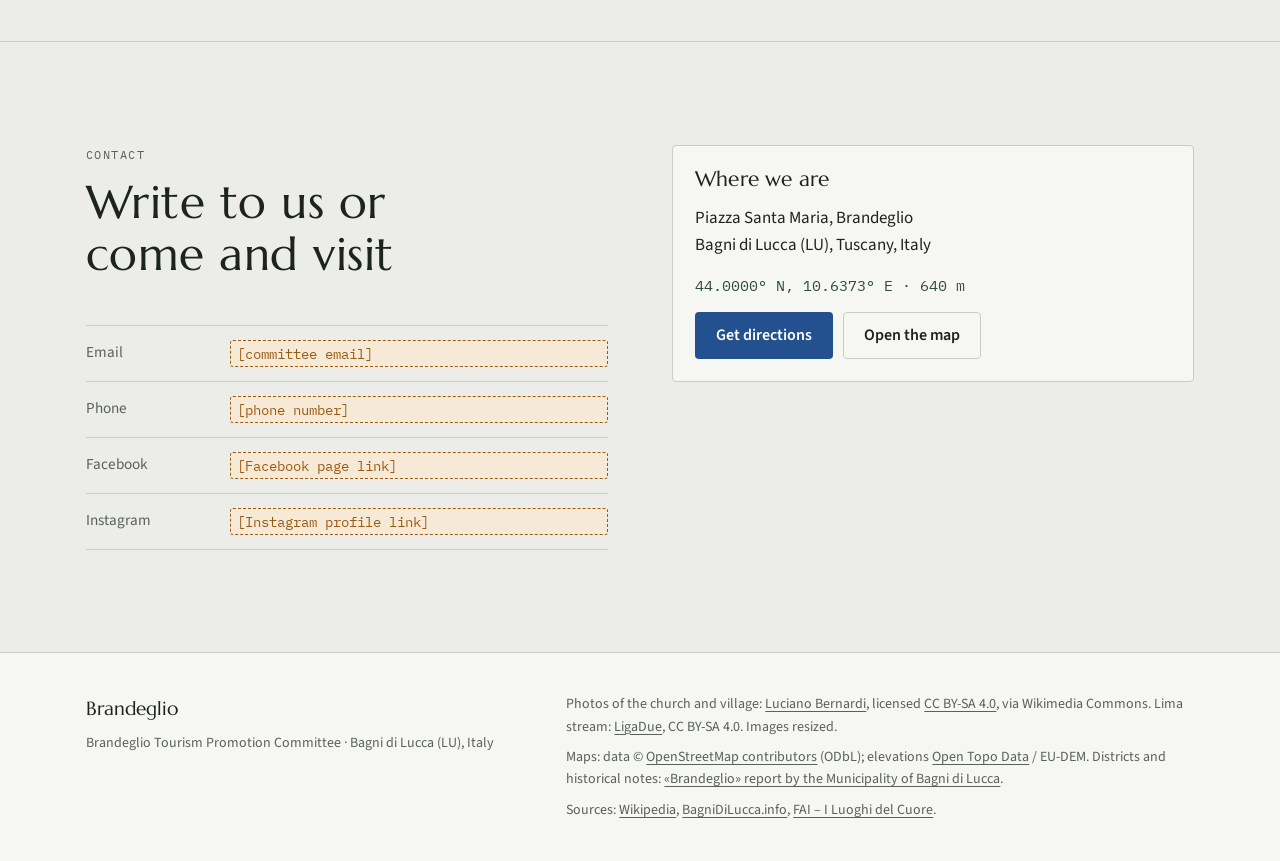
==== commit 30cada3d: "Add files via upload" ====
--- a/index.html
+++ b/index.html
@@ -5,8 +5,10 @@
 <meta name="viewport" content="width=device-width, initial-scale=1, viewport-fit=cover">
 <title>Brandeglio</title>
 <meta name="claude:viewport-fit-sides" content="cover">
-<meta name="description" content="Brandeglio, borgo della Val di Lima a 640 metri sopra Bagni di Lucca. Storia, luoghi da vedere e la Festa di Santa Maria, dal 12 al 16 agosto.">
-<link rel="stylesheet" href="css/fonts.css">
+<meta name="description" content="Brandeglio, borgo della Val di Lima a 640 metri sopra Bagni di Lucca. Storia, luoghi da vedere e la Festa di Santa Maria, dal 12 al 16 agosto. A cura del Comitato di Valorizzazione Turistica di Brandeglio.">
+<link rel="preconnect" href="https://fonts.googleapis.com">
+<link rel="preconnect" href="https://fonts.gstatic.com" crossorigin>
+<link rel="stylesheet" href="https://fonts.googleapis.com/css2?family=IBM+Plex+Mono:wght@400;500&family=Marcellus&family=Source+Sans+3:ital,wght@0,400;0,600;1,400&display=swap">
 <link rel="stylesheet" href="css/style.css">
 </head>
 <body>
@@ -16,7 +18,7 @@
     <div class="header-row">
       <a class="brand" href="#top">
         <span class="brand-name">Brandeglio</span>
-        <span class="brand-sub" data-i18n="brand.sub">Borgo della Val di Lima</span>
+        <span class="brand-sub" data-i18n="brand.sub">Comitato di Valorizzazione Turistica</span>
       </a>
       <nav class="main-nav" aria-label="Sezioni" data-i18n-aria="nav.aria">
         <a href="#borgo" data-i18n="nav.borgo">Il borgo</a>
@@ -25,7 +27,7 @@
         <a href="#sentieri" data-i18n="nav.sentieri">Sentieri</a>
         <a href="#dormire" data-i18n="nav.dormire">Dove dormire</a>
         <a href="#festa" class="nav-festa" data-i18n="nav.festa">Festa di Santa Maria</a>
-        <a href="#dove" data-i18n="nav.dove">Dove si trova</a>
+        <a href="#contatti" data-i18n="nav.contatti">Contatti</a>
       </nav>
       <div class="lang-switch" role="group" aria-label="Lingua / Language">
         <button type="button" id="lang-it" data-lang="it" aria-pressed="true" lang="it">IT</button>
@@ -39,7 +41,7 @@
       <a href="#contrade" data-i18n="nav.contrade">Contrade</a>
       <a href="#sentieri" data-i18n="nav.sentieri">Sentieri</a>
       <a href="#dormire" data-i18n="nav.dormire">Dove dormire</a>
-      <a href="#dove" data-i18n="nav.dove">Dove si trova</a>
+      <a href="#contatti" data-i18n="nav.contatti">Contatti</a>
     </nav>
   </div>
 </header>
@@ -263,7 +265,7 @@
       </div>
       <div class="stays">
         <article class="stay stay-featured">
-          <p class="stay-badge" data-i18n="stay.badge">Consigliata</p>
+          <p class="stay-badge" data-i18n="stay.badge">Consigliata dal Comitato</p>
           <h3>La Canonica</h3>
           <p data-i18n="stay.c.text">Villa in pietra su due piani all'estremità del paese, con travi a vista, camini e mobili antichi. Dal giardino terrazzato si vedono i boschi e i borghi della valle.</p>
           <ul class="stay-facts">
@@ -296,7 +298,7 @@
             <li><a href="https://www.google.com/maps/search/?api=1&amp;query=Agriturismo%20Pian%20di%20Fiume%20Bagni%20di%20Lucca" target="_blank" rel="noopener">Agriturismo Pian di Fiume</a><span data-i18n="stay.n1">Agriturismo con ristorante a Pian di Ospedaletto, circa 7 km.</span></li>
             <li><a href="https://www.google.com/maps/search/?api=1&amp;query=B%26B%20La%20Margine%20Casoli%20Bagni%20di%20Lucca" target="_blank" rel="noopener">B&amp;B La Margine e Spa</a><span data-i18n="stay.n2">Bed &amp; breakfast con centro benessere a Casoli, in Val di Lima.</span></li>
           </ul>
-          <p class="caption" data-i18n="stay.note">Questo sito non gestisce prenotazioni: contatta direttamente le strutture.</p>
+          <p class="caption" data-i18n="stay.note">Il Comitato non gestisce prenotazioni. Hai una struttura a Brandeglio o nei dintorni? Scrivici per comparire in questa pagina.</p>
         </div>
       </div>
     </div>
@@ -336,22 +338,58 @@
         <dl class="festa-where">
           <div><dt data-i18n="festa.where.k">Dove</dt><dd data-i18n="festa.where">Piazza Santa Maria e chiesa di Santa Maria Assunta, Brandeglio</dd></div>
           <div><dt data-i18n="festa.when.k">Quando</dt><dd data-i18n="festa.when">Da giovedì 12 a lunedì 16 agosto 2027</dd></div>
+          <div><dt data-i18n="festa.org.k">Organizza</dt><dd data-i18n="festa.org">Comitato di Valorizzazione Turistica di Brandeglio</dd></div>
         </dl>
       </div>
     </div>
   </section>
 
-  <!-- DOVE SI TROVA -->
-  <section class="section" id="dove">
+  <!-- IL COMITATO -->
+  <section class="section" id="comitato">
+    <div class="wrap">
+      <div class="section-head">
+        <p class="eyebrow" data-i18n="comitato.eyebrow">Chi siamo</p>
+        <h2 data-i18n="comitato.title">Il Comitato di Valorizzazione Turistica di Brandeglio</h2>
+      </div>
+      <div class="prose">
+        <p data-i18n="comitato.p1">Siamo un gruppo di volontari, abitanti e amici del paese. Organizziamo la Festa di Santa Maria e gli eventi dell'estate, curiamo gli spazi comuni e lavoriamo per far conoscere Brandeglio a chi non c'è mai stato.</p>
+      </div>
+      <div class="help-grid">
+        <div>
+          <h3 data-i18n="h1.title">Diventa volontario</h3>
+          <p data-i18n="h1.text">Cucina, allestimenti, servizio ai tavoli: durante la festa c'è posto per tutti.</p>
+        </div>
+        <div>
+          <h3 data-i18n="h2.title">Sostieni la festa</h3>
+          <p data-i18n="h2.text">Le offerte e le sponsorizzazioni di attività locali coprono le spese degli eventi.</p>
+        </div>
+        <div>
+          <h3 data-i18n="h3.title">Racconta Brandeglio</h3>
+          <p data-i18n="h3.text">Foto, ricordi e storie del paese ci aiutano a custodirne la memoria. Scrivici.</p>
+        </div>
+      </div>
+    </div>
+  </section>
+
+  <!-- CONTATTI -->
+  <section class="section" id="contatti">
     <div class="wrap split">
-      <div class="section-head">
-        <p class="eyebrow" data-i18n="dove.eyebrow">Dove si trova</p>
-        <h2 data-i18n="dove.title">Arrivare a Brandeglio</h2>
-        <p class="lead" data-i18n="dove.lead">L'unica strada del paese sale dalla statale dell'Abetone e del Brennero a Pian dell'Ospedaletto e arriva in Piazza Santa Maria, il punto di partenza per le passeggiate e il cuore della festa.</p>
+      <div>
+        <div class="section-head">
+          <p class="eyebrow" data-i18n="contatti.eyebrow">Contatti</p>
+          <h2 data-i18n="contatti.title">Scrivici o vieni a trovarci</h2>
+        </div>
+        <!-- SOSTITUIRE i segnaposto con i contatti reali del Comitato. -->
+        <ul class="contact-list">
+          <li><span class="label">Email</span><span class="ph" data-i18n="ph.email">[email del comitato]</span></li>
+          <li><span class="label" data-i18n="contatti.tel">Telefono</span><span class="ph" data-i18n="ph.tel">[numero di telefono]</span></li>
+          <li><span class="label">Facebook</span><span class="ph" data-i18n="ph.fb">[link pagina Facebook]</span></li>
+          <li><span class="label">Instagram</span><span class="ph" data-i18n="ph.ig">[link profilo Instagram]</span></li>
+        </ul>
       </div>
       <div class="map-card">
-        <h3 data-i18n="mappa.title">Piazza Santa Maria</h3>
-        <p data-i18n="mappa.addr">Brandeglio<br>Bagni di Lucca (LU), Toscana</p>
+        <h3 data-i18n="mappa.title">Dove siamo</h3>
+        <p data-i18n="mappa.addr">Piazza Santa Maria, Brandeglio<br>Bagni di Lucca (LU), Toscana</p>
         <p class="data">44.0000° N, 10.6373° E · 640 m</p>
         <div class="map-links">
           <a class="btn btn-primary" href="https://www.google.com/maps/dir/?api=1&amp;destination=Brandeglio%2C%20Bagni%20di%20Lucca%20LU" target="_blank" rel="noopener" data-i18n="mappa.dir">Indicazioni stradali</a>
@@ -367,9 +405,7 @@
   <div class="wrap footer-grid">
     <div>
       <span class="footer-name">Brandeglio</span>
-      <span data-i18n="footer.org">Bagni di Lucca (LU) · Toscana</span>
-      <span data-i18n="footer.unofficial">Sito informativo non ufficiale, realizzato da un privato.</span>
-      <a href="privacy.html" data-i18n="footer.privacy">Privacy e cookie</a>
+      <span data-i18n="footer.org">Comitato di Valorizzazione Turistica di Brandeglio · Bagni di Lucca (LU)</span>
     </div>
     <div>
       <span data-i18n="footer.photos">Foto della chiesa e del paese: <a href="https://commons.wikimedia.org/wiki/Category:Santa_Maria_Assunta_(Brandeglio,_Bagni_di_Lucca)" target="_blank" rel="noopener">Luciano Bernardi</a>, licenza <a href="https://creativecommons.org/licenses/by-sa/4.0/deed.it" target="_blank" rel="noopener">CC BY-SA 4.0</a>, via Wikimedia Commons. Torrente Lima: <a href="https://commons.wikimedia.org/wiki/File:BagniDiLuccaLimaRiverBeforeBagni.JPG" target="_blank" rel="noopener">LigaDue</a>, CC BY-SA 4.0. Immagini ridimensionate.</span>
--- a/css/style.css
+++ b/css/style.css
@@ -0,0 +1,756 @@
+/* Layout: borgo di pietra — colonna editoriale, hero diviso testo/torre, una sola fascia forte (la Festa, azzurro Assunta). */
+:root {
+  /* Colore: pietra arenaria, inchiostro di castagno, azzurro mariano */
+  --bg: #ecede8;
+  --surface: #f6f6f2;
+  --ink: #1d2320;
+  --muted: #59615b;
+  --line: #c9cdc5;
+  --accent: #23508e;
+  --accent-ink: #ffffff;
+  --accent-soft: #dbe4f1;
+  --forest: #2f4b3c;
+  --band: #1c3d6e;
+  --band-ink: #f1f4fa;
+  --band-muted: #b9c8e2;
+  --ph: #9a5b14;
+  --ph-bg: #f6ead6;
+
+  /* Mappa: terreno, strade, mulattiere, acqua, edifici; i tre sentieri */
+  --map-land: #e3e6dc;
+  --map-road: #ffffff;
+  --map-case: #a9aea1;
+  --map-track: #8a744f;
+  --map-path: #6e5634;
+  --map-water: #4f86b5;
+  --map-bld: #b7b2a5;
+  --map-label: #26302a;
+  --map-halo: #eef0e9;
+  --trail-1: #b4472a;
+  --trail-2: #0f7a72;
+  --trail-3: #7546a6;
+
+  /* Tipografia */
+  --font-display: "Marcellus", "Trajan Pro", "Cinzel", Georgia, serif;
+  --font-body: "Source Sans 3", "Segoe UI", system-ui, -apple-system, sans-serif;
+  --font-data: "IBM Plex Mono", ui-monospace, "SF Mono", Menlo, monospace;
+
+  --step--1: 0.875rem;
+  --step-0: 1.0625rem;
+  --step-1: 1.3rem;
+  --step-2: 1.75rem;
+  --step-3: clamp(2rem, 4.2vw, 2.9rem);
+  --step-hero: clamp(3.3rem, 10vw, 7.6rem);
+
+  --wrap: 1140px;
+  --radius: 4px;
+  --header-h: 64px;
+}
+
+@media (prefers-color-scheme: dark) {
+  :root:not([data-theme="light"]) {
+    --bg: #141816;
+    --surface: #1b211e;
+    --ink: #e6e9e5;
+    --muted: #a0a9a2;
+    --line: #2e3732;
+    --accent: #93b3e9;
+    --accent-ink: #0e1a2e;
+    --accent-soft: #1f2d45;
+    --forest: #9fc4ab;
+    --band: #142a4d;
+    --band-ink: #eef2f9;
+    --band-muted: #a9bbdb;
+    --ph: #e8b468;
+    --ph-bg: #3a2c17;
+    --map-land: #1b221e;
+    --map-road: #4a5550;
+    --map-case: #0e1210;
+    --map-track: #b19d77;
+    --map-path: #c9b48c;
+    --map-water: #6fa3d1;
+    --map-bld: #3f4843;
+    --map-label: #dde3dd;
+    --map-halo: #141917;
+    --trail-1: #f08a63;
+    --trail-2: #4cc7b9;
+    --trail-3: #bd94ec;
+    color-scheme: dark;
+  }
+}
+:root[data-theme="dark"] {
+  --bg: #141816;
+  --surface: #1b211e;
+  --ink: #e6e9e5;
+  --muted: #a0a9a2;
+  --line: #2e3732;
+  --accent: #93b3e9;
+  --accent-ink: #0e1a2e;
+  --accent-soft: #1f2d45;
+  --forest: #9fc4ab;
+  --band: #142a4d;
+  --band-ink: #eef2f9;
+  --band-muted: #a9bbdb;
+  --ph: #e8b468;
+  --ph-bg: #3a2c17;
+  --map-land: #1b221e;
+  --map-road: #4a5550;
+  --map-case: #0e1210;
+  --map-track: #b19d77;
+  --map-path: #c9b48c;
+  --map-water: #6fa3d1;
+  --map-bld: #3f4843;
+  --map-label: #dde3dd;
+  --map-halo: #141917;
+  --trail-1: #f08a63;
+  --trail-2: #4cc7b9;
+  --trail-3: #bd94ec;
+  color-scheme: dark;
+}
+
+*, *::before, *::after { box-sizing: border-box; }
+
+html { scroll-behavior: smooth; scroll-padding-top: calc(var(--header-h) + 52px); }
+@media (prefers-reduced-motion: reduce) { html { scroll-behavior: auto; } }
+
+body {
+  margin: 0;
+  background: var(--bg);
+  color: var(--ink);
+  font-family: var(--font-body);
+  font-size: var(--step-0);
+  line-height: 1.6;
+  -webkit-font-smoothing: antialiased;
+}
+
+body::before {
+  content: "";
+  position: fixed;
+  inset: 0 0 auto;
+  height: env(safe-area-inset-top, 0px);
+  z-index: 10;
+  background: var(--surface);
+}
+
+img { max-width: 100%; height: auto; display: block; }
+
+a { color: var(--accent); text-underline-offset: 3px; }
+a:hover { text-decoration-thickness: 2px; }
+
+:focus-visible { outline: 2px solid var(--accent); outline-offset: 3px; border-radius: 2px; }
+
+h1, h2, h3 {
+  font-family: var(--font-display);
+  font-weight: 400;
+  line-height: 1.12;
+  text-wrap: balance;
+  margin: 0;
+}
+h2 { font-size: var(--step-3); letter-spacing: 0.01em; }
+h3 { font-size: var(--step-1); letter-spacing: 0.01em; }
+p { margin: 0; }
+
+.wrap {
+  max-width: var(--wrap);
+  margin-inline: auto;
+  padding-left: max(16px, env(safe-area-inset-left, 0px));
+  padding-right: max(16px, env(safe-area-inset-right, 0px));
+}
+
+.eyebrow {
+  font-family: var(--font-data);
+  font-size: 0.78rem;
+  letter-spacing: 0.12em;
+  text-transform: uppercase;
+  color: var(--muted);
+}
+
+.data { font-family: var(--font-data); font-variant-numeric: tabular-nums; }
+
+/* ---------- Header ---------- */
+.site-header {
+  position: sticky;
+  top: env(safe-area-inset-top, 0px);
+  z-index: 20;
+  background: var(--surface);
+  border-bottom: 1px solid var(--line);
+}
+.header-row {
+  display: flex;
+  align-items: center;
+  justify-content: space-between;
+  gap: 16px;
+  min-height: var(--header-h);
+}
+.brand {
+  display: flex;
+  flex-direction: column;
+  text-decoration: none;
+  color: var(--ink);
+  min-width: 0;
+}
+.brand-name { font-family: var(--font-display); font-size: 1.35rem; line-height: 1.1; }
+.brand-sub { font-size: 0.78rem; color: var(--muted); line-height: 1.3; }
+
+.main-nav { display: flex; gap: 22px; }
+.main-nav a {
+  color: var(--ink);
+  text-decoration: none;
+  font-size: 0.95rem;
+  padding-block: 6px;
+  border-bottom: 2px solid transparent;
+  white-space: nowrap;
+}
+.main-nav a:hover { border-bottom-color: var(--accent); }
+.main-nav a.nav-festa { color: var(--accent); font-weight: 600; }
+
+.lang-switch {
+  display: inline-flex;
+  border: 1px solid var(--line);
+  border-radius: 999px;
+  padding: 3px;
+  flex-shrink: 0;
+}
+.lang-switch button {
+  font: 600 0.8rem/1 var(--font-data);
+  letter-spacing: 0.06em;
+  color: var(--muted);
+  background: transparent;
+  border: 0;
+  border-radius: 999px;
+  padding: 7px 11px;
+  cursor: pointer;
+}
+.lang-switch button[aria-pressed="true"] { background: var(--accent); color: var(--accent-ink); }
+
+.nav-mobile { display: none; }
+
+@media (max-width: 920px) {
+  .header-row .main-nav { display: none; }
+  .nav-mobile {
+    display: flex;
+    gap: 18px;
+    overflow-x: auto;
+    padding-bottom: 10px;
+    scrollbar-width: none;
+  }
+  .nav-mobile::-webkit-scrollbar { display: none; }
+}
+
+/* ---------- Hero ---------- */
+.hero { padding-block: clamp(28px, 6vw, 72px) clamp(40px, 7vw, 88px); }
+.hero-grid {
+  display: grid;
+  grid-template-columns: minmax(0, 1.15fr) minmax(0, 0.85fr);
+  gap: clamp(28px, 5vw, 64px);
+  align-items: center;
+}
+.hero-text { display: grid; gap: 22px; min-width: 0; }
+.hero h1 { font-size: var(--step-hero); letter-spacing: 0.01em; line-height: 0.95; }
+.hero-coords {
+  display: flex;
+  flex-wrap: wrap;
+  gap: 6px 18px;
+  font-family: var(--font-data);
+  font-size: 0.85rem;
+  color: var(--forest);
+  border-block: 1px solid var(--line);
+  padding-block: 10px;
+}
+.hero-lead { font-size: 1.2rem; max-width: 34em; color: var(--ink); }
+.hero-actions { display: flex; flex-wrap: wrap; gap: 12px; }
+
+.hero-figure { margin: 0; position: relative; }
+.hero-figure img {
+  width: 100%;
+  aspect-ratio: 4 / 5;
+  object-fit: cover;
+  border-radius: var(--radius);
+}
+.hero-figure figcaption { margin-top: 8px; }
+
+@media (max-width: 760px) {
+  .hero-grid { grid-template-columns: 1fr; }
+  .hero-figure img { aspect-ratio: 4 / 3; object-position: center 30%; }
+}
+
+/* ---------- Buttons ---------- */
+.btn {
+  display: inline-flex;
+  align-items: center;
+  gap: 10px;
+  font: 600 1rem/1.2 var(--font-body);
+  text-decoration: none;
+  padding: 13px 20px;
+  border-radius: var(--radius);
+  border: 1px solid transparent;
+  cursor: pointer;
+}
+.btn-primary { background: var(--accent); color: var(--accent-ink); }
+.btn-primary:hover { filter: brightness(1.08); }
+.btn-ghost { border-color: var(--line); color: var(--ink); background: transparent; }
+.btn-ghost:hover { border-color: var(--ink); }
+
+.caption { font-size: var(--step--1); color: var(--muted); }
+
+/* ---------- Sections ---------- */
+.section { padding-block: clamp(56px, 8vw, 104px); border-top: 1px solid var(--line); }
+.section-head { display: grid; gap: 12px; margin-bottom: clamp(28px, 4vw, 44px); max-width: 44rem; }
+.prose { display: grid; gap: 16px; max-width: 38rem; }
+.prose p { color: var(--ink); }
+
+.split {
+  display: grid;
+  grid-template-columns: minmax(0, 1fr) minmax(0, 1fr);
+  gap: clamp(28px, 5vw, 64px);
+  align-items: start;
+}
+.split > * { min-width: 0; }
+@media (max-width: 760px) { .split { grid-template-columns: 1fr; } }
+
+.photo { margin: 0; display: grid; gap: 8px; }
+.photo img { width: 100%; border-radius: var(--radius); object-fit: cover; }
+
+.facts {
+  display: grid;
+  grid-template-columns: repeat(3, minmax(0, 1fr));
+  gap: 1px;
+  background: var(--line);
+  border: 1px solid var(--line);
+  border-radius: var(--radius);
+  overflow: hidden;
+  margin-top: 28px;
+}
+.fact { background: var(--surface); padding: 14px 16px; display: grid; gap: 2px; }
+.fact-value { font-family: var(--font-data); font-size: 1.15rem; color: var(--ink); font-variant-numeric: tabular-nums; }
+.fact-label { font-size: var(--step--1); color: var(--muted); }
+
+.route { display: grid; gap: 10px; margin-top: 28px; padding: 0; list-style: none; }
+.route li { display: grid; grid-template-columns: 7.5rem minmax(0, 1fr); gap: 12px; }
+.route .data { color: var(--forest); font-size: 0.85rem; padding-top: 2px; }
+@media (max-width: 480px) { .route li { grid-template-columns: 1fr; gap: 0; } }
+
+/* ---------- Timeline ---------- */
+.timeline-layout {
+  display: grid;
+  grid-template-columns: minmax(0, 1.25fr) minmax(0, 0.75fr);
+  gap: clamp(28px, 5vw, 64px);
+  align-items: start;
+}
+.timeline-layout > * { min-width: 0; }
+@media (max-width: 860px) { .timeline-layout { grid-template-columns: 1fr; } }
+
+.timeline { list-style: none; margin: 0; padding: 0; display: grid; }
+.timeline li {
+  display: grid;
+  grid-template-columns: 8.5rem minmax(0, 1fr);
+  gap: 20px;
+  padding-block: 18px;
+  border-top: 1px solid var(--line);
+}
+.timeline li:last-child { border-bottom: 1px solid var(--line); }
+.timeline .when {
+  font-family: var(--font-data);
+  font-size: 0.95rem;
+  color: var(--accent);
+  font-variant-numeric: tabular-nums;
+}
+.timeline p { color: var(--ink); }
+@media (max-width: 520px) {
+  .timeline li { grid-template-columns: 1fr; gap: 4px; }
+}
+
+.people { margin-top: 32px; display: grid; gap: 10px; }
+.people ul { list-style: none; margin: 0; padding: 0; display: grid; gap: 8px; }
+.people li span.data { color: var(--muted); font-size: 0.85rem; }
+
+/* ---------- Da vedere ---------- */
+.feature {
+  display: grid;
+  grid-template-columns: minmax(0, 1.4fr) minmax(0, 1fr);
+  gap: clamp(24px, 4vw, 48px);
+  align-items: center;
+}
+.feature img { width: 100%; aspect-ratio: 3 / 2; object-fit: cover; border-radius: var(--radius); }
+.feature-text { display: grid; gap: 14px; min-width: 0; }
+.feature-text h3 { font-size: var(--step-2); }
+@media (max-width: 760px) { .feature { grid-template-columns: 1fr; } }
+
+.minor-sights {
+  margin-top: clamp(32px, 5vw, 48px);
+  display: grid;
+  grid-template-columns: repeat(4, minmax(0, 1fr));
+  gap: 0 clamp(20px, 3vw, 32px);
+}
+@media (max-width: 960px) { .minor-sights { grid-template-columns: repeat(2, minmax(0, 1fr)); } }
+@media (max-width: 560px) { .minor-sights { grid-template-columns: 1fr; } }
+.minor-sights > div { border-top: 1px solid var(--line); padding-block: 16px; display: grid; gap: 6px; }
+.minor-sights p { color: var(--muted); }
+
+/* ---------- Festa (la fascia forte) ---------- */
+.festa {
+  background: var(--band);
+  color: var(--band-ink);
+  padding-block: clamp(56px, 8vw, 104px);
+}
+.festa .eyebrow { color: var(--band-muted); }
+.festa h2 { font-size: clamp(2.3rem, 6vw, 4.2rem); }
+.festa-grid {
+  display: grid;
+  grid-template-columns: minmax(0, 1.1fr) minmax(0, 0.9fr);
+  gap: clamp(28px, 5vw, 64px);
+  align-items: start;
+}
+.festa-grid > * { min-width: 0; }
+@media (max-width: 860px) { .festa-grid { grid-template-columns: 1fr; } }
+.festa-text { display: grid; gap: 20px; }
+.festa-text p { color: var(--band-ink); max-width: 36rem; }
+.festa-text ul { margin: 0; padding-left: 1.1em; display: grid; gap: 6px; color: var(--band-ink); }
+
+.days {
+  display: grid;
+  grid-template-columns: repeat(5, minmax(0, 1fr));
+  gap: 8px;
+  margin-block: 8px;
+}
+.day {
+  border: 1px solid color-mix(in srgb, var(--band-ink) 30%, transparent);
+  border-radius: var(--radius);
+  padding: 12px 6px 10px;
+  text-align: center;
+  display: grid;
+  gap: 2px;
+}
+.day .dow { font-family: var(--font-data); font-size: 0.72rem; letter-spacing: 0.1em; text-transform: uppercase; color: var(--band-muted); }
+.day .num { font-family: var(--font-display); font-size: clamp(1.7rem, 4vw, 2.4rem); line-height: 1; }
+.day .tag { font-size: 0.7rem; color: var(--band-muted); min-height: 1.2em; line-height: 1.2; }
+.day.is-main { background: var(--band-ink); color: var(--band); border-color: var(--band-ink); }
+.day.is-main .dow, .day.is-main .tag { color: var(--band); }
+
+.download {
+  display: grid;
+  gap: 12px;
+  padding: 20px;
+  border: 1px solid color-mix(in srgb, var(--band-ink) 30%, transparent);
+  border-radius: var(--radius);
+}
+.btn-download {
+  justify-content: center;
+  background: var(--band-ink);
+  color: var(--band);
+  font-size: 1.05rem;
+  padding: 16px 22px;
+}
+.btn-download:hover { filter: brightness(0.95); }
+.btn-download svg { flex-shrink: 0; }
+.download .note { font-size: var(--step--1); color: var(--band-muted); }
+.download .note[data-state="pending"] { color: var(--band-ink); }
+
+.festa-where { margin: 0; display: grid; }
+.festa-where > div {
+  display: grid;
+  grid-template-columns: 7rem minmax(0, 1fr);
+  gap: 12px;
+  padding-block: 14px;
+  border-top: 1px solid color-mix(in srgb, var(--band-ink) 25%, transparent);
+}
+.festa-where dt { font-family: var(--font-data); font-size: 0.78rem; letter-spacing: 0.1em; text-transform: uppercase; color: var(--band-muted); padding-top: 3px; }
+.festa-where dd { margin: 0; color: var(--band-ink); }
+@media (max-width: 480px) { .festa-where > div { grid-template-columns: 1fr; gap: 2px; } }
+
+/* ---------- Natura ---------- */
+.nature-list { list-style: none; margin: 8px 0 0; padding: 0; display: grid; gap: 14px; }
+.nature-list li { display: grid; gap: 2px; padding-left: 16px; border-left: 2px solid var(--forest); }
+.nature-list strong { font-weight: 600; }
+
+/* ---------- Comitato ---------- */
+.help-grid {
+  display: grid;
+  grid-template-columns: repeat(3, minmax(0, 1fr));
+  gap: clamp(16px, 3vw, 28px);
+  margin-top: 32px;
+}
+@media (max-width: 760px) { .help-grid { grid-template-columns: 1fr; } }
+.help-grid > div { display: grid; gap: 6px; align-content: start; padding-top: 14px; border-top: 2px solid var(--accent); }
+.help-grid p { color: var(--muted); }
+
+/* ---------- Contatti ---------- */
+.contact-list { list-style: none; margin: 0; padding: 0; display: grid; border-top: 1px solid var(--line); }
+.contact-list li {
+  display: grid;
+  grid-template-columns: 8rem minmax(0, 1fr);
+  gap: 16px;
+  padding-block: 14px;
+  border-bottom: 1px solid var(--line);
+  overflow-wrap: anywhere;
+}
+.contact-list .label { color: var(--muted); font-size: 0.95rem; }
+@media (max-width: 480px) { .contact-list li { grid-template-columns: 1fr; gap: 2px; } }
+
+.ph {
+  font-family: var(--font-data);
+  font-size: 0.9rem;
+  color: var(--ph);
+  background: var(--ph-bg);
+  border: 1px dashed var(--ph);
+  border-radius: 3px;
+  padding: 1px 6px;
+}
+
+.map-card {
+  background: var(--surface);
+  border: 1px solid var(--line);
+  border-radius: var(--radius);
+  padding: 22px;
+  display: grid;
+  gap: 14px;
+}
+.map-card .data { font-size: 0.95rem; color: var(--forest); }
+.map-links { display: flex; flex-wrap: wrap; gap: 10px; }
+
+/* ---------- Footer ---------- */
+.site-footer {
+  border-top: 1px solid var(--line);
+  background: var(--surface);
+  padding-block: 40px;
+  font-size: var(--step--1);
+  color: var(--muted);
+}
+.footer-grid {
+  display: grid;
+  grid-template-columns: minmax(0, 1fr) minmax(0, 1.4fr);
+  gap: 32px;
+}
+.footer-grid > * { min-width: 0; display: grid; gap: 8px; align-content: start; }
+@media (max-width: 760px) { .footer-grid { grid-template-columns: 1fr; } }
+.footer-name { font-family: var(--font-display); font-size: 1.2rem; color: var(--ink); }
+.site-footer a { color: var(--muted); }
+.site-footer a:hover { color: var(--ink); }
+
+/* ---------- Testo introduttivo delle sezioni ---------- */
+.lead { font-size: 1.12rem; color: var(--muted); max-width: 40rem; }
+.btn-sm { padding: 9px 14px; font-size: 0.92rem; }
+
+/* ---------- Mappa interattiva ---------- */
+.bmap {
+  display: grid;
+  grid-template-columns: minmax(0, 1.65fr) minmax(0, 1fr);
+  gap: clamp(16px, 2.5vw, 28px);
+  align-items: start;
+}
+@media (max-width: 860px) { .bmap { grid-template-columns: 1fr; } }
+.bmap-stage {
+  position: relative;
+  aspect-ratio: 5 / 4;
+  max-width: 100%;
+  background: var(--map-land);
+  border: 1px solid var(--line);
+  border-radius: var(--radius);
+  overflow: hidden;
+}
+@media (max-width: 560px) { .bmap-stage { aspect-ratio: 1 / 1; } }
+.bmap-svg { display: block; width: 100%; height: 100%; touch-action: pan-y; cursor: grab; user-select: none; -webkit-user-select: none; }
+.bmap-svg.is-dragging { cursor: grabbing; }
+.bmap-svg polyline, .bmap-svg polygon { vector-effect: non-scaling-stroke; }
+
+.m-stream { fill: none; stroke: var(--map-water); stroke-width: 1; opacity: 0.75; }
+.m-river { fill: none; stroke: var(--map-water); stroke-width: 5; stroke-linecap: round; opacity: 0.85; }
+.m-bld { fill: var(--map-bld); }
+.m-track { fill: none; stroke: var(--map-track); stroke-width: 1.6; stroke-dasharray: 6 3; }
+.m-path { fill: none; stroke: var(--map-path); stroke-width: 1.5; stroke-dasharray: 2 3; }
+.m-case, .m-road { fill: none; stroke-linecap: round; stroke-linejoin: round; }
+.m-case { stroke: var(--map-case); }
+.m-road { stroke: var(--map-road); }
+.m-case.m-r1 { stroke-width: 7; } .m-road.m-r1 { stroke-width: 5; }
+.m-case.m-r2 { stroke-width: 5.5; } .m-road.m-r2 { stroke-width: 3.8; }
+.m-case.m-r3 { stroke-width: 4.5; } .m-road.m-r3 { stroke-width: 3; }
+.m-case.m-r4 { stroke-width: 3.2; } .m-road.m-r4 { stroke-width: 2; }
+
+.bmap-svg text {
+  font-family: var(--font-body);
+  fill: var(--map-label);
+  stroke: var(--map-halo);
+  paint-order: stroke;
+  stroke-linejoin: round;
+  pointer-events: none;
+}
+.m-wlabel { font-style: italic; fill: var(--map-water); }
+.m-vlabel { font-weight: 600; }
+.m-vlabel.is-main { font-family: var(--font-display); font-weight: 400; }
+.m-vdot { fill: var(--map-label); stroke: var(--map-halo); }
+.m-vdot.is-main { fill: var(--accent); }
+
+.m-pt { cursor: pointer; }
+.m-pt-hit { fill: transparent; }
+.m-pt-mark { fill: var(--forest); stroke: var(--map-halo); }
+.m-pt.is-church .m-pt-mark { fill: var(--accent); }
+.m-pt.is-out .m-pt-mark { fill: var(--map-halo); stroke: var(--forest); }
+.m-pt.is-stay .m-pt-mark { fill: var(--trail-1); }
+.m-pt.is-sel .m-pt-mark { fill: var(--accent); stroke: var(--map-halo); }
+.m-pt.is-sel .m-pt-label { font-weight: 600; }
+.m-pt:hover .m-pt-mark { stroke: var(--accent); }
+
+.m-trail { cursor: pointer; }
+.m-trail polyline { fill: none; stroke-linecap: round; stroke-linejoin: round; }
+.m-trail-case { stroke: var(--map-halo); stroke-width: 8; }
+.m-trail-line { stroke-width: 4.5; }
+.m-trail-hit { stroke: transparent; stroke-width: 22; }
+.m-trail.c1 .m-trail-line, .m-trail.c1 .m-trail-end { stroke: var(--trail-1); }
+.m-trail.c2 .m-trail-line, .m-trail.c2 .m-trail-end { stroke: var(--trail-2); }
+.m-trail.c3 .m-trail-line, .m-trail.c3 .m-trail-end { stroke: var(--trail-3); }
+.m-trail-start { fill: var(--map-halo); stroke: var(--map-label); }
+.m-trail-end { fill: var(--map-halo); }
+.m-trail.is-dim { opacity: 0.35; }
+.m-trail.is-sel .m-trail-line { stroke-width: 6; }
+
+.bmap-tools {
+  position: absolute;
+  top: 10px; right: 10px;
+  display: grid;
+  gap: 6px;
+}
+.bmap-btn {
+  width: 38px; height: 38px;
+  display: grid; place-items: center;
+  font: 600 1.2rem/1 var(--font-body);
+  color: var(--ink);
+  background: var(--surface);
+  border: 1px solid var(--line);
+  border-radius: var(--radius);
+  cursor: pointer;
+}
+.bmap-btn:hover { border-color: var(--ink); }
+.bmap-hint {
+  position: absolute; left: 50%; top: 50%; transform: translate(-50%, -50%);
+  max-width: 80%;
+  padding: 10px 14px;
+  background: var(--ink); color: var(--bg);
+  border-radius: var(--radius);
+  font-size: 0.9rem; text-align: center;
+  pointer-events: none;
+}
+.bmap-attrib {
+  position: absolute; right: 0; bottom: 0;
+  padding: 2px 6px;
+  font-size: 0.72rem;
+  color: var(--muted);
+  background: color-mix(in srgb, var(--surface) 85%, transparent);
+}
+.bmap-attrib a { color: var(--muted); }
+.bmap-scale { position: absolute; left: 10px; bottom: 8px; display: flex; align-items: center; gap: 6px; font: 0.72rem/1 var(--font-data); color: var(--map-label); }
+.bmap-scale-bar { display: block; height: 6px; border: 2px solid var(--map-label); border-top: 0; }
+
+.bmap-side { display: grid; gap: 20px; min-width: 0; }
+.bmap-detail {
+  display: grid;
+  gap: 12px;
+  padding: 18px;
+  background: var(--surface);
+  border: 1px solid var(--line);
+  border-radius: var(--radius);
+}
+.bmap-detail h3 { font-size: var(--step-2); }
+.bmap-intro { color: var(--muted); }
+.bmap-note { font-size: var(--step--1); color: var(--muted); }
+.bmap-links { display: flex; flex-wrap: wrap; gap: 8px; align-items: center; }
+.bmap-meta { margin: 0; padding-left: 1.1em; display: grid; gap: 4px; color: var(--muted); font-size: 0.95rem; }
+
+.bmap-stats {
+  margin: 0;
+  display: grid;
+  grid-template-columns: repeat(3, minmax(0, 1fr));
+  gap: 1px;
+  background: var(--line);
+  border: 1px solid var(--line);
+  border-radius: var(--radius);
+  overflow: hidden;
+}
+.bmap-stats > div { background: var(--bg); padding: 8px 10px; display: grid; gap: 2px; }
+.bmap-stats dt { font-size: 0.75rem; color: var(--muted); }
+.bmap-stats dd { margin: 0; font-family: var(--font-data); font-size: 0.95rem; font-variant-numeric: tabular-nums; }
+
+.bmap-profile-title { font-size: 0.8rem; color: var(--muted); margin-bottom: -6px; }
+.bmap-profile { width: 100%; height: auto; display: block; }
+.bmap-profile .pf-grid { stroke: var(--line); stroke-width: 1; }
+.bmap-profile .pf-text { font: 10px var(--font-data); fill: var(--muted); }
+.bmap-profile .pf-line { fill: none; stroke-width: 2; stroke-linejoin: round; }
+.bmap-profile .pf-area { opacity: 0.18; }
+.bmap-profile.c1 .pf-line, .bmap-profile.c1 .pf-dot { stroke: var(--trail-1); } .bmap-profile.c1 .pf-area, .bmap-profile.c1 .pf-dot { fill: var(--trail-1); }
+.bmap-profile.c2 .pf-line, .bmap-profile.c2 .pf-dot { stroke: var(--trail-2); } .bmap-profile.c2 .pf-area, .bmap-profile.c2 .pf-dot { fill: var(--trail-2); }
+.bmap-profile.c3 .pf-line, .bmap-profile.c3 .pf-dot { stroke: var(--trail-3); } .bmap-profile.c3 .pf-area, .bmap-profile.c3 .pf-dot { fill: var(--trail-3); }
+
+.bmap-list { display: grid; gap: 8px; }
+.bmap-list-title { font-family: var(--font-data); font-size: 0.75rem; letter-spacing: 0.1em; text-transform: uppercase; color: var(--muted); }
+.bmap-list ul { list-style: none; margin: 0 0 6px; padding: 0; display: flex; flex-wrap: wrap; gap: 6px; }
+.bmap-chip {
+  display: inline-flex; align-items: center; gap: 7px;
+  font: 0.92rem/1.2 var(--font-body);
+  color: var(--ink);
+  background: transparent;
+  border: 1px solid var(--line);
+  border-radius: 999px;
+  padding: 6px 12px 6px 10px;
+  cursor: pointer;
+}
+.bmap-chip:hover { border-color: var(--ink); }
+.bmap-chip.is-sel { background: var(--accent); border-color: var(--accent); color: var(--accent-ink); }
+.bmap-chip-dot { width: 9px; height: 9px; border-radius: 50%; background: var(--forest); flex-shrink: 0; }
+.bmap-chip.is-stay .bmap-chip-dot { border-radius: 2px; background: var(--trail-1); }
+.bmap-chip.c1 .bmap-chip-dot { background: var(--trail-1); width: 16px; height: 4px; border-radius: 2px; }
+.bmap-chip.c2 .bmap-chip-dot { background: var(--trail-2); width: 16px; height: 4px; border-radius: 2px; }
+.bmap-chip.c3 .bmap-chip-dot { background: var(--trail-3); width: 16px; height: 4px; border-radius: 2px; }
+.bmap-chip.is-sel .bmap-chip-dot { background: var(--accent-ink); }
+
+/* ---------- Sentieri ---------- */
+.trail-cards {
+  display: grid;
+  grid-template-columns: repeat(3, minmax(0, 1fr));
+  gap: clamp(16px, 2.5vw, 28px);
+  margin-bottom: clamp(28px, 4vw, 44px);
+}
+@media (max-width: 900px) { .trail-cards { grid-template-columns: 1fr; } }
+.trail-card {
+  display: grid;
+  gap: 10px;
+  align-content: start;
+  padding-top: 14px;
+  border-top: 4px solid var(--trail-1);
+}
+.trail-card.c2 { border-top-color: var(--trail-2); }
+.trail-card.c3 { border-top-color: var(--trail-3); }
+.trail-card > p:not(.trail-from) { color: var(--muted); }
+.trail-card .btn { justify-self: start; }
+.trail-from { font-family: var(--font-data); font-size: 0.78rem; letter-spacing: 0.08em; text-transform: uppercase; color: var(--muted); }
+.trail-facts { margin: 4px 0; display: grid; grid-template-columns: repeat(3, auto); justify-content: start; gap: 4px 22px; }
+.trail-facts > div { display: grid; gap: 1px; }
+.trail-facts dt { font-size: 0.75rem; color: var(--muted); }
+.trail-facts dd { margin: 0; font-family: var(--font-data); font-size: 0.92rem; font-variant-numeric: tabular-nums; }
+@media (max-width: 380px) { .trail-facts { grid-template-columns: repeat(2, auto); } }
+.more-nature { margin-top: clamp(40px, 6vw, 64px); align-items: center; }
+.more-nature h3 { margin-bottom: 8px; }
+
+/* ---------- Dove dormire ---------- */
+.stays {
+  display: grid;
+  grid-template-columns: minmax(0, 1.3fr) minmax(0, 1fr);
+  gap: clamp(16px, 2.5vw, 28px);
+  align-items: start;
+}
+@media (max-width: 860px) { .stays { grid-template-columns: 1fr; } }
+.stay { display: grid; gap: 12px; align-content: start; padding: 20px; border: 1px solid var(--line); border-radius: var(--radius); }
+.stay-featured { grid-row: span 2; background: var(--surface); border-color: var(--accent); }
+.stay-featured h3 { font-size: var(--step-2); }
+.stay-badge {
+  justify-self: start;
+  font-family: var(--font-data); font-size: 0.75rem; letter-spacing: 0.08em; text-transform: uppercase;
+  color: var(--accent-ink); background: var(--accent);
+  padding: 4px 10px; border-radius: 999px;
+}
+.stay > p:not(.stay-badge) { color: var(--muted); }
+.stay-facts { margin: 0; padding: 0; list-style: none; display: grid; gap: 6px; }
+.stay-facts li { padding-left: 16px; position: relative; }
+.stay-facts li::before { content: ""; position: absolute; left: 0; top: 0.65em; width: 7px; height: 7px; border-radius: 1px; background: var(--trail-1); }
+.stay-actions { display: flex; flex-wrap: wrap; gap: 8px; margin-top: 4px; }
+.near-list { margin: 0; padding: 0; list-style: none; display: grid; gap: 12px; }
+.near-list li { display: grid; gap: 2px; }
+.near-list span { color: var(--muted); font-size: 0.95rem; }
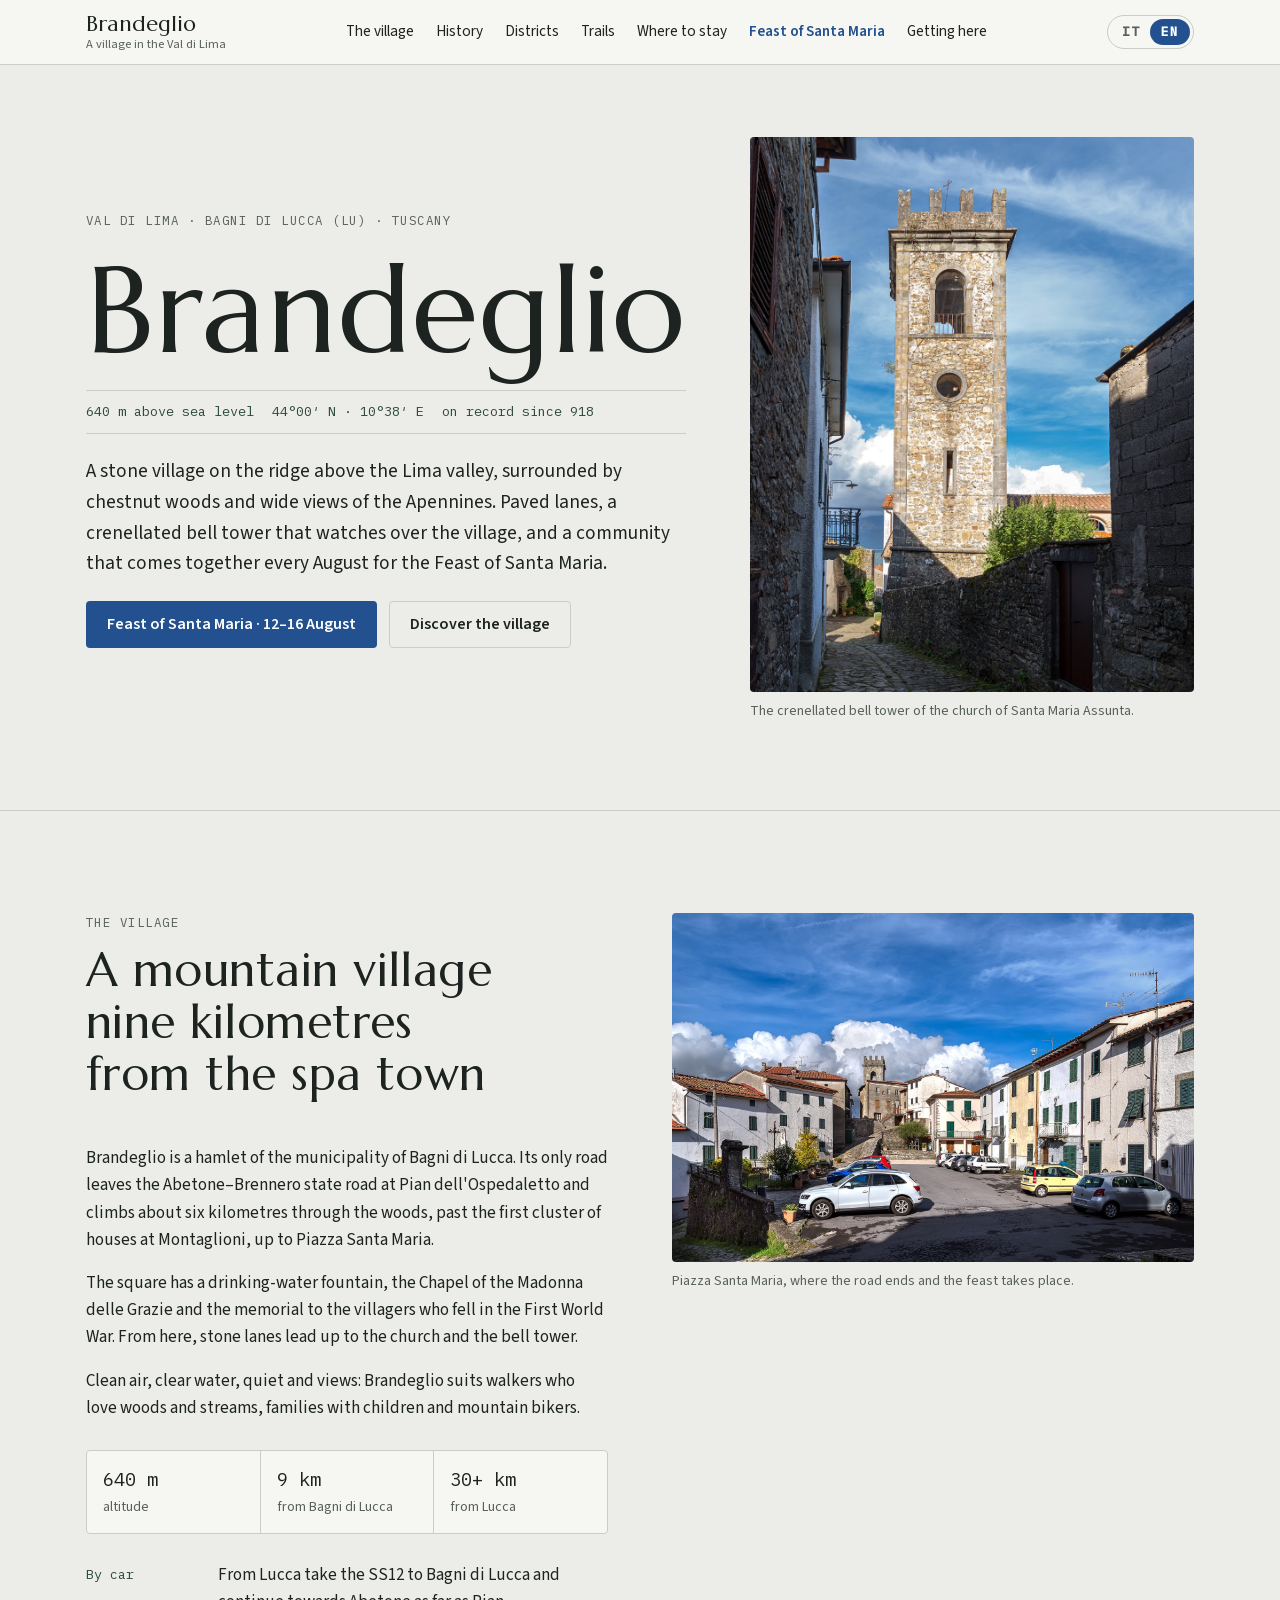
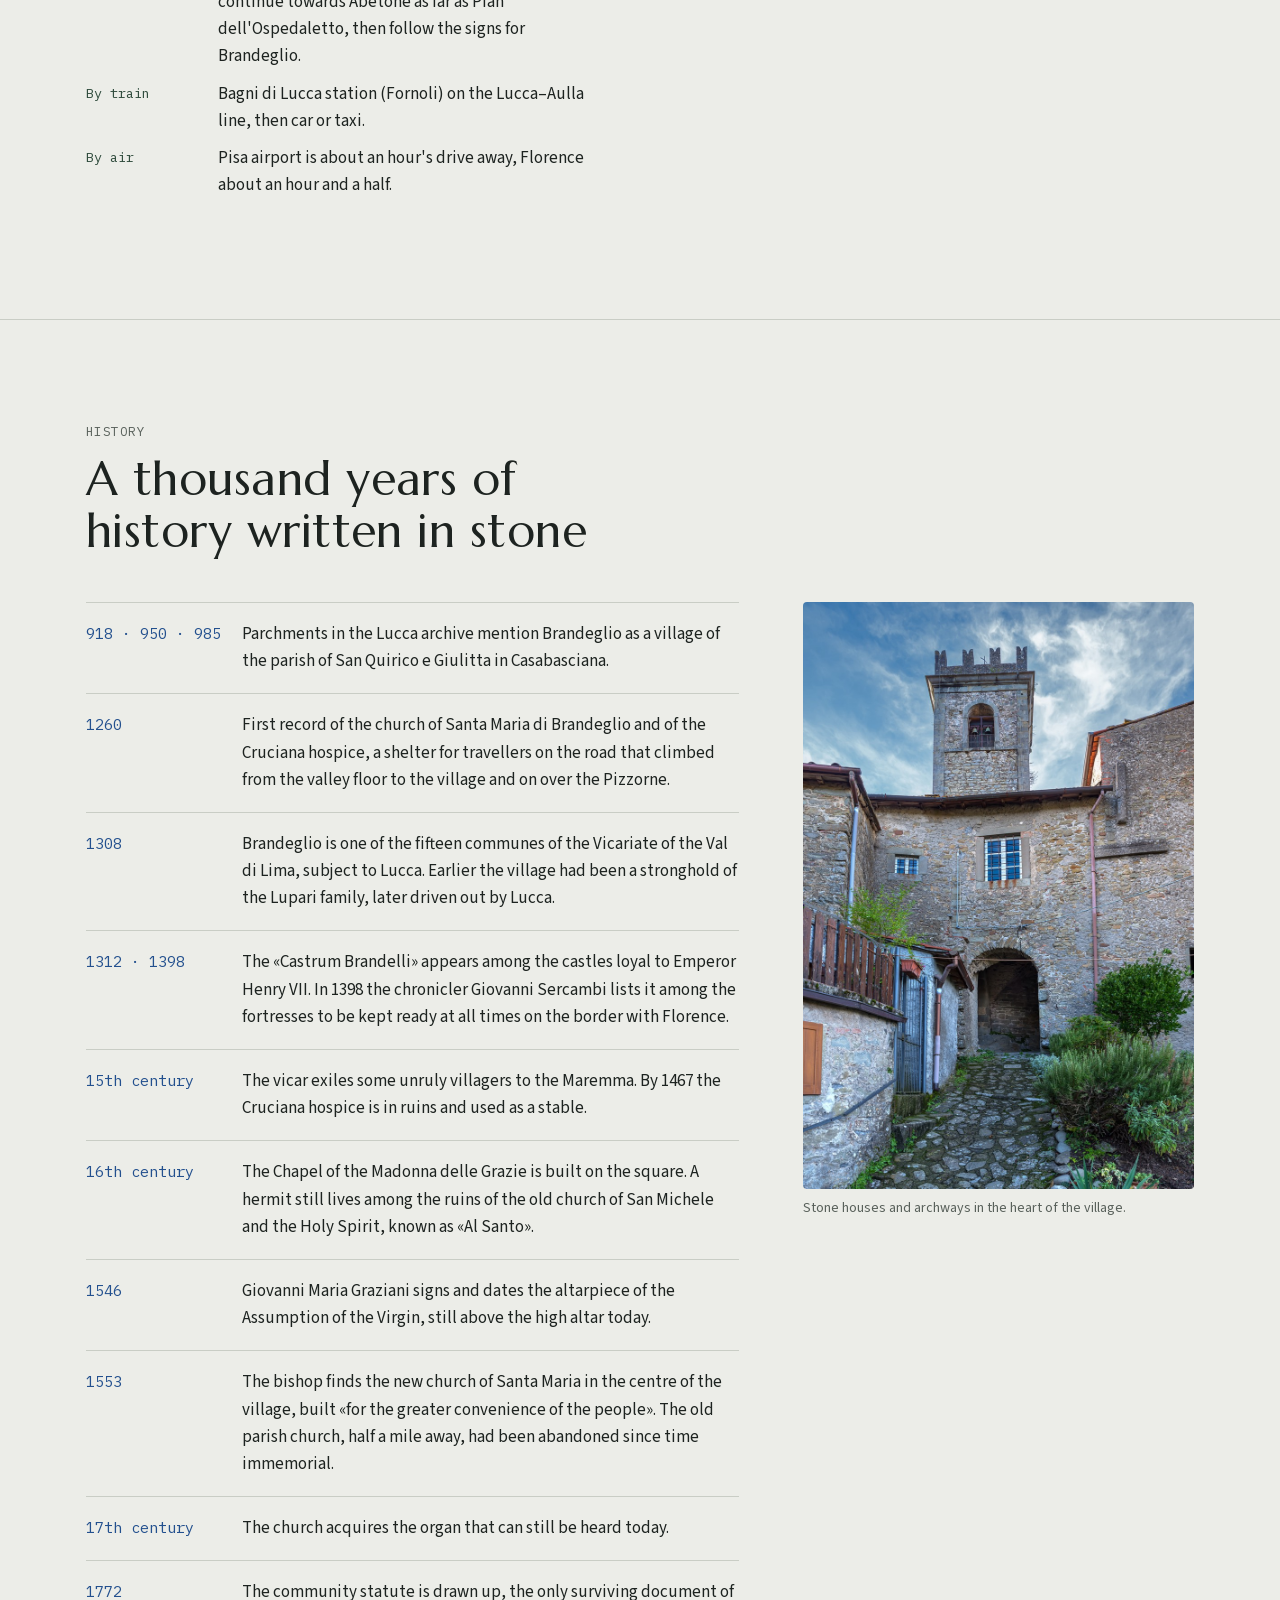
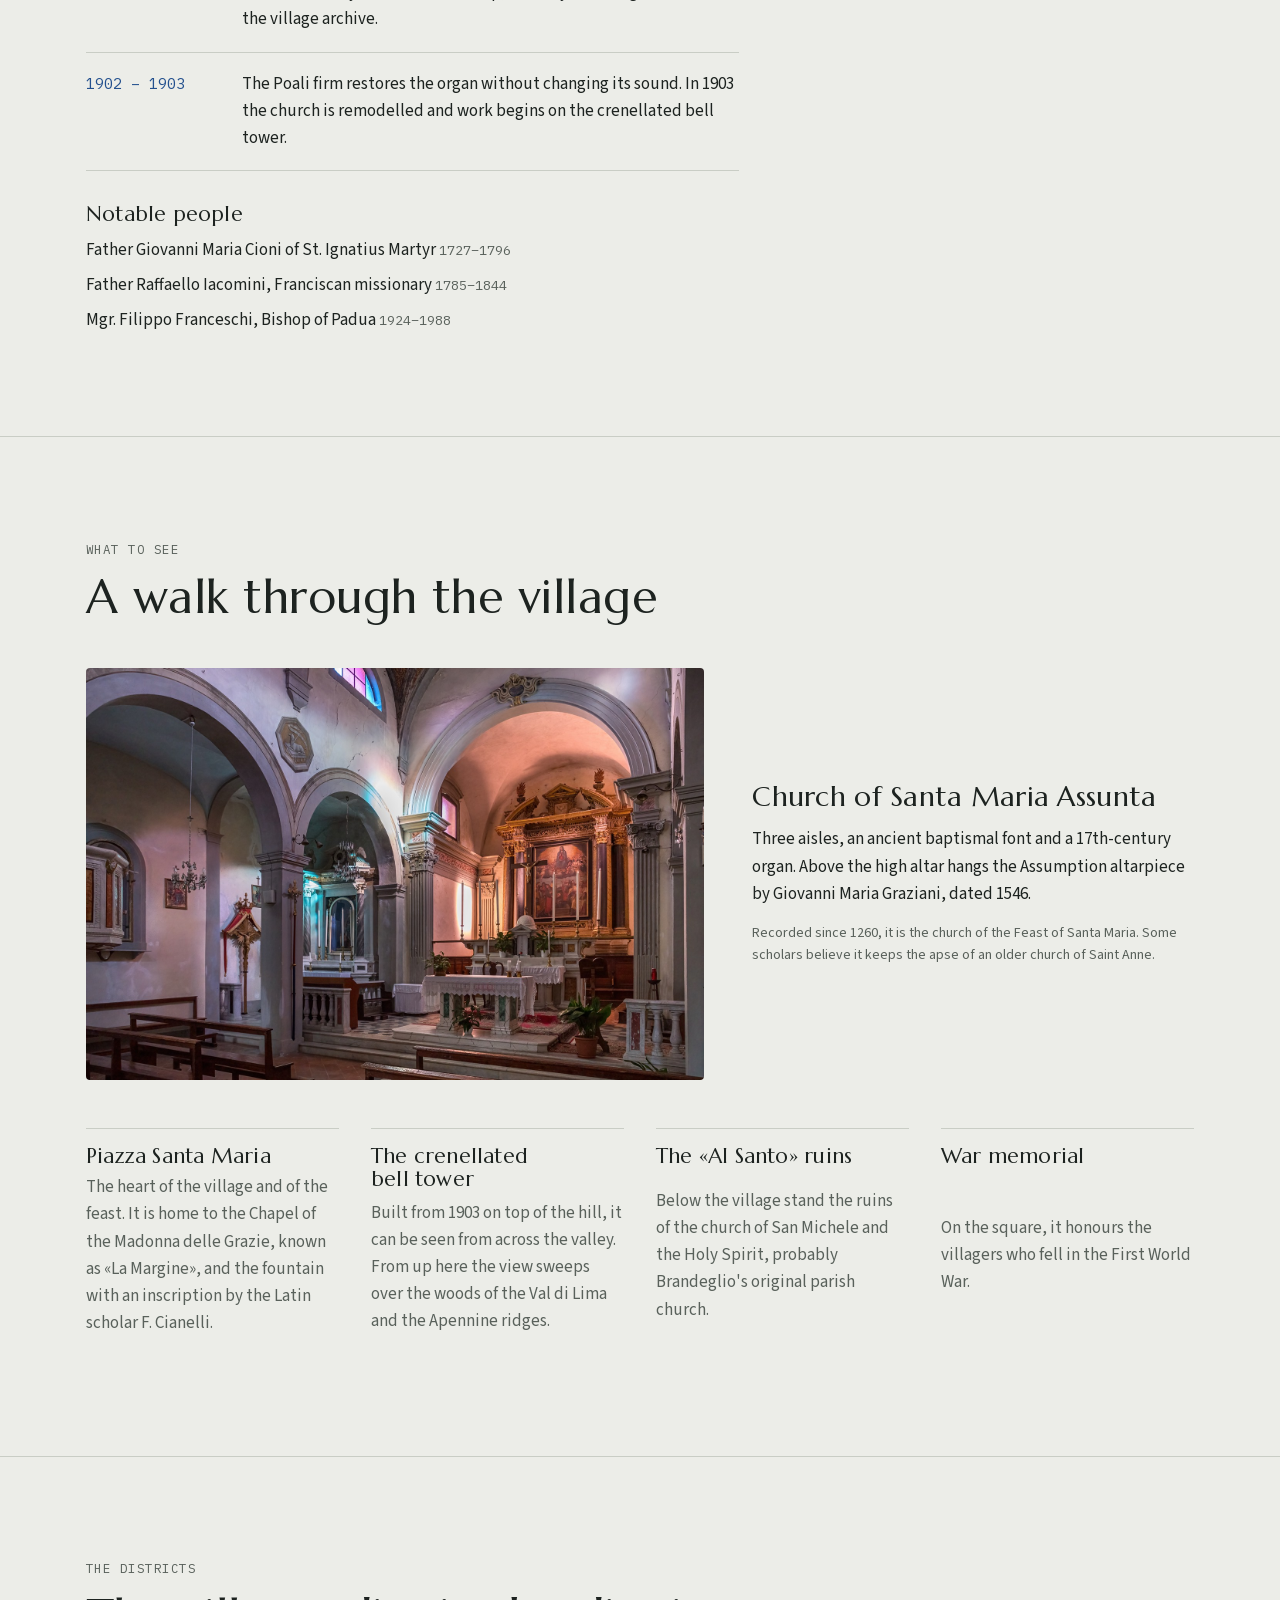
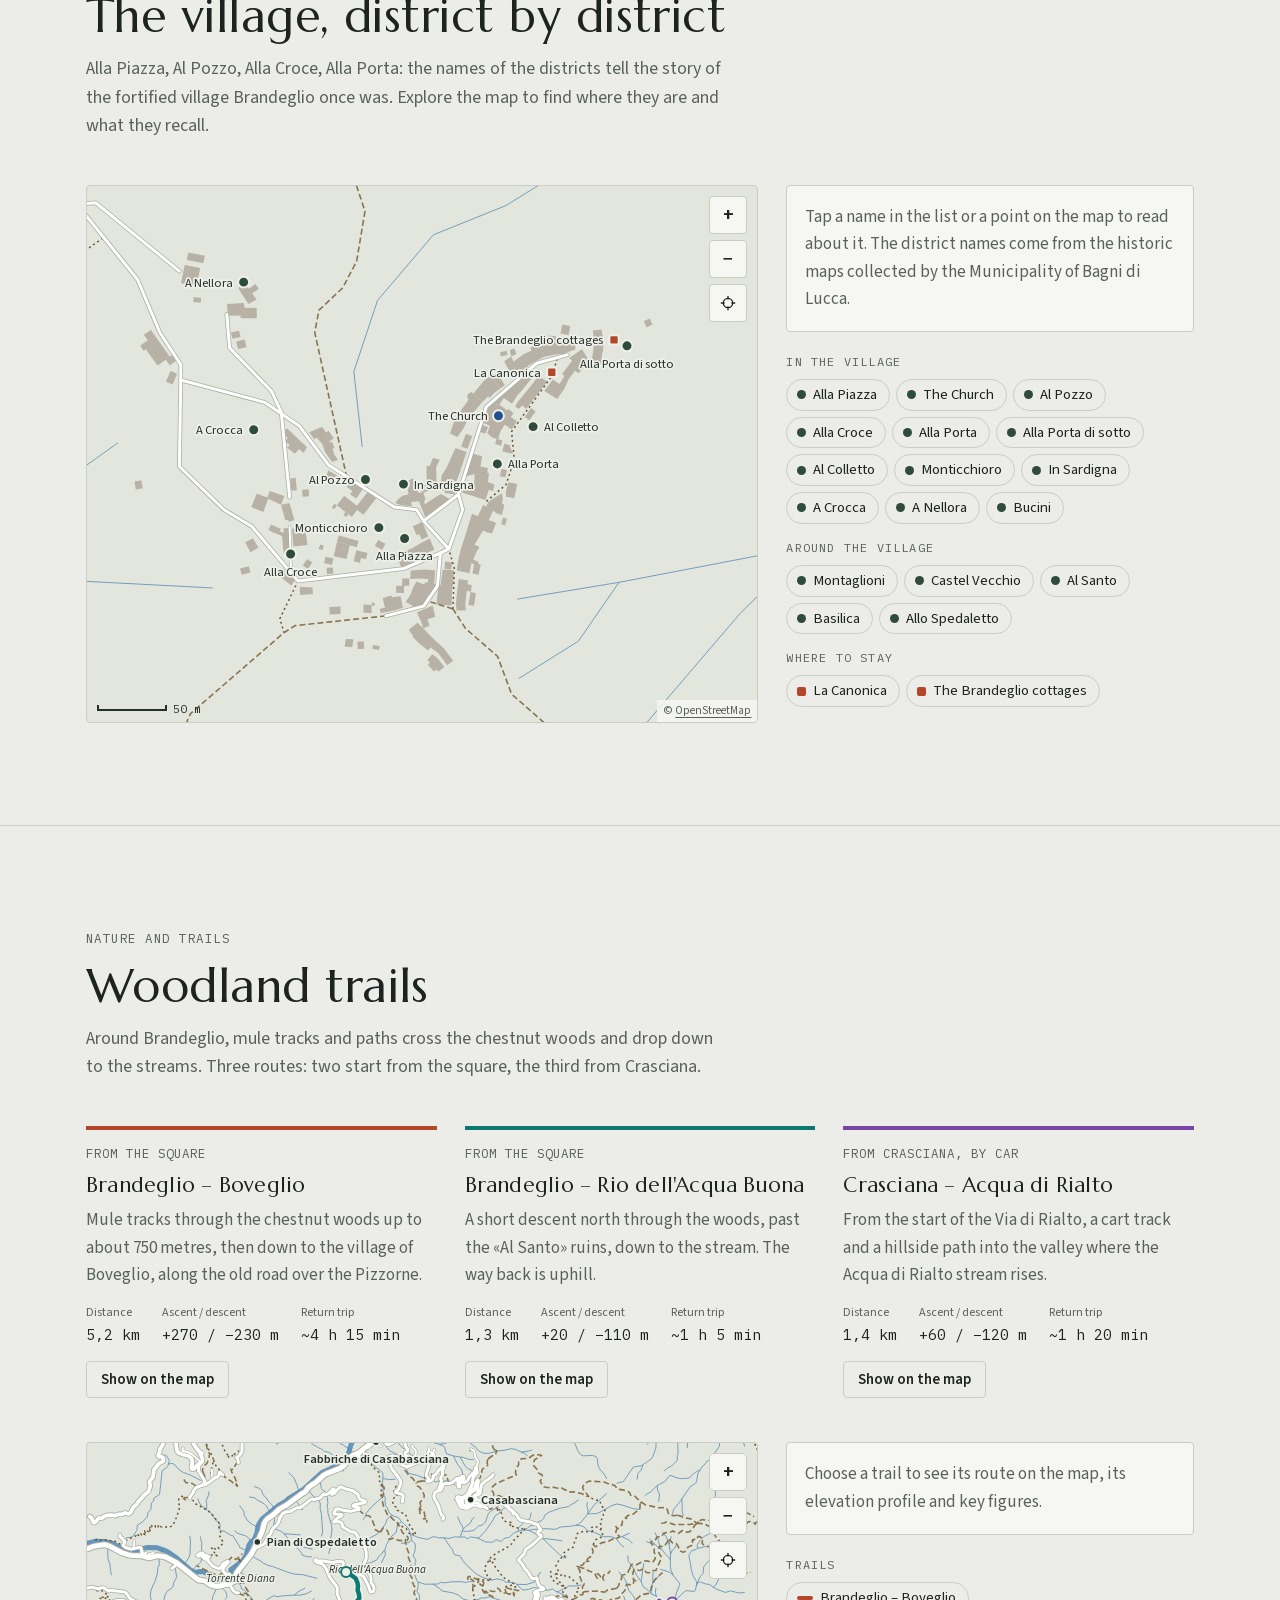
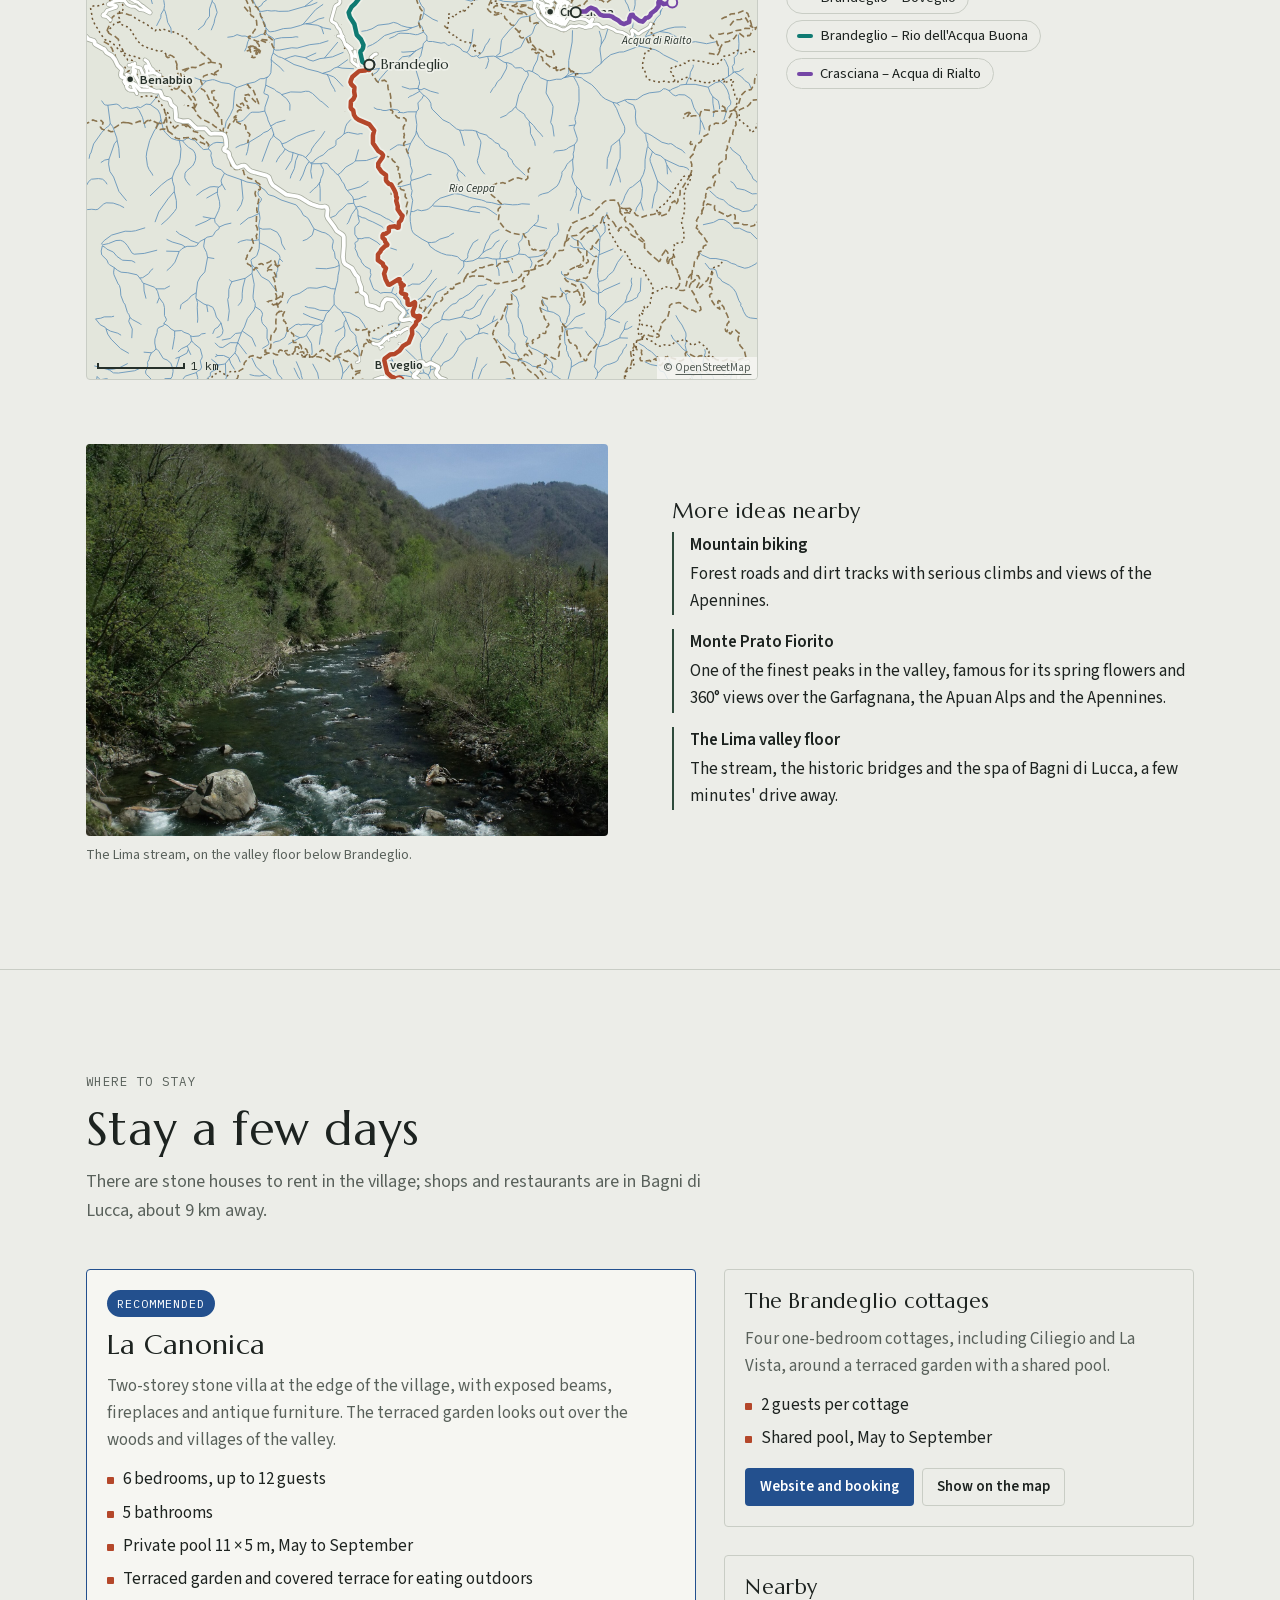
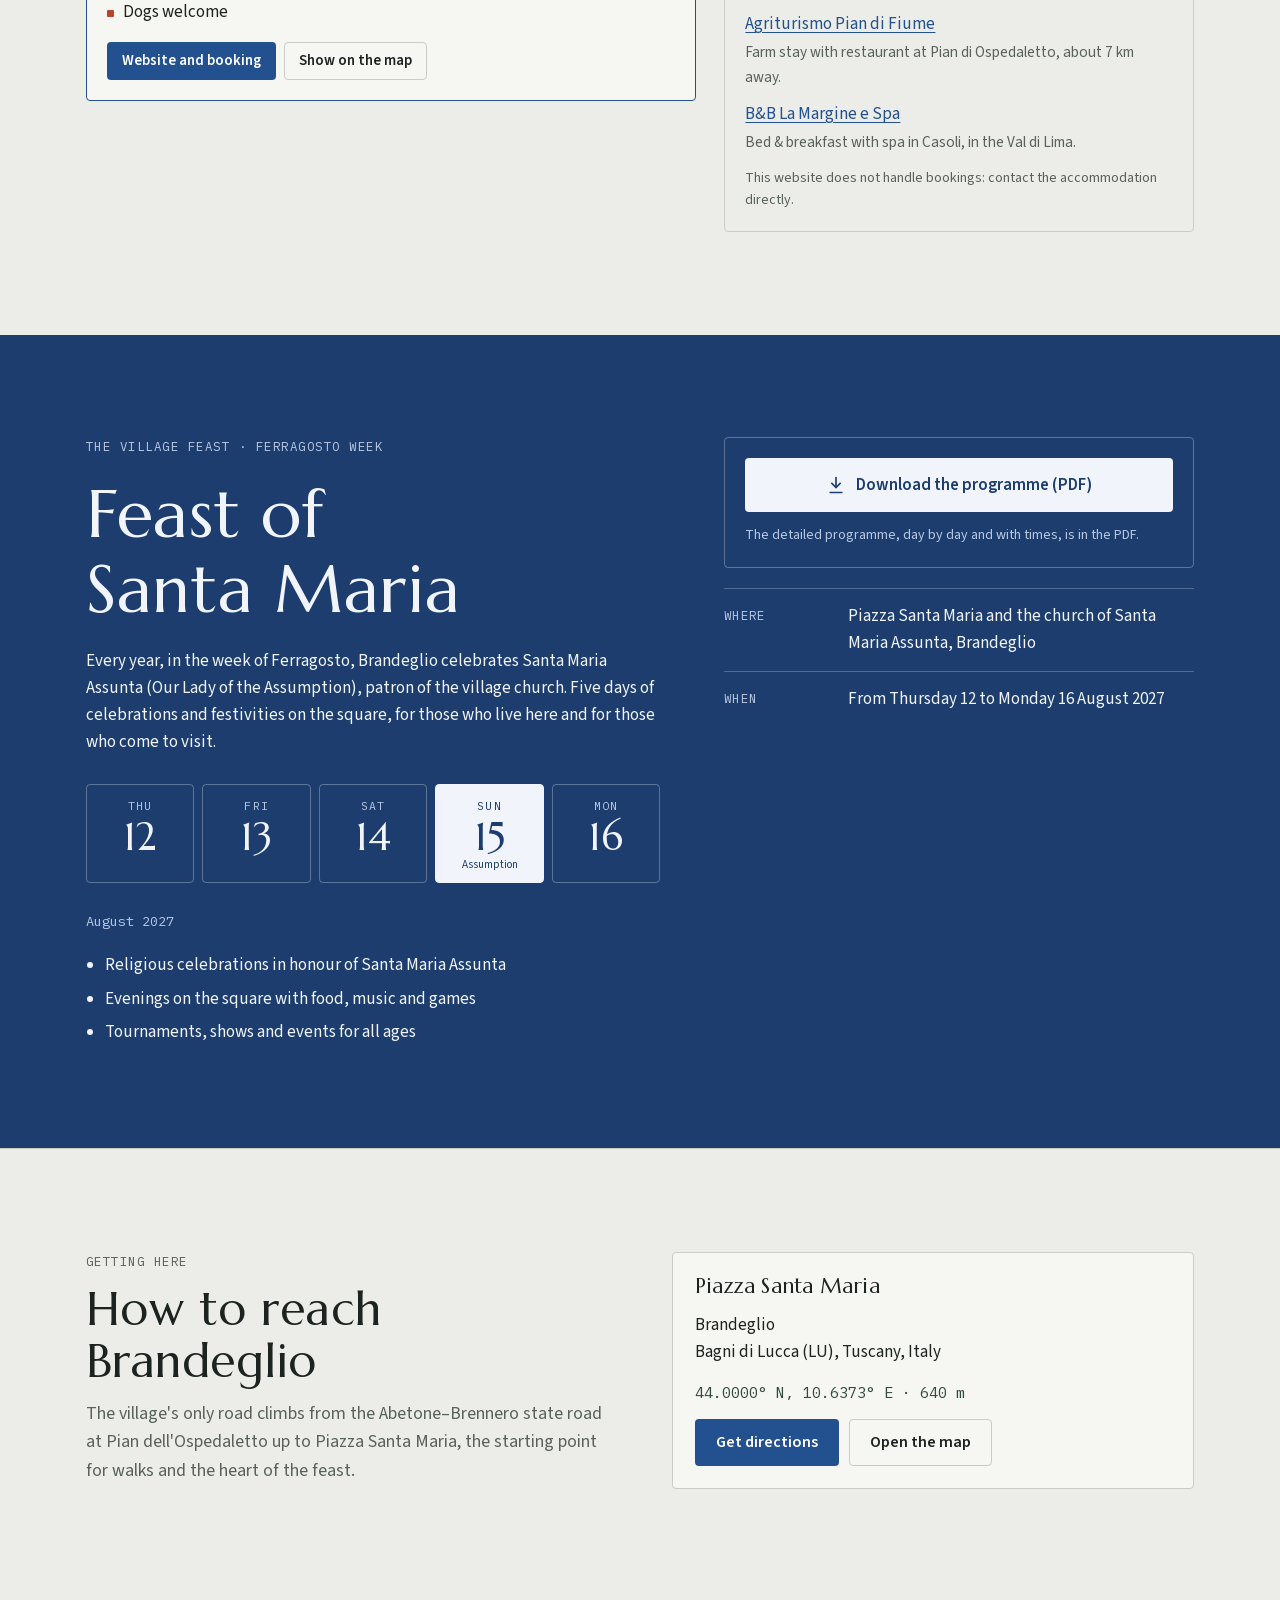
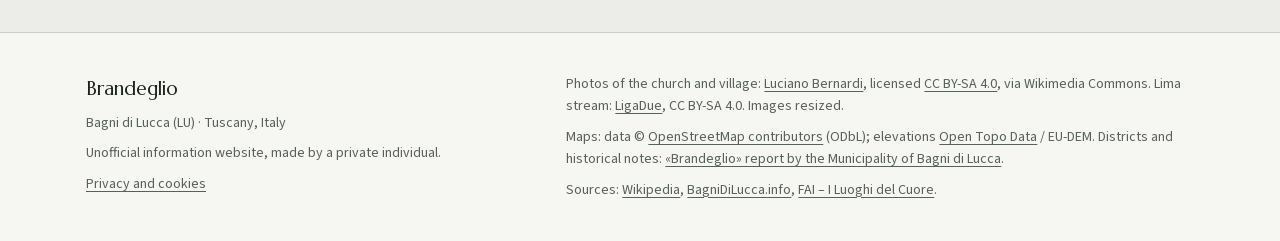
==== commit 0c36ba6b: "Add files via upload" ====
--- a/index.html
+++ b/index.html
@@ -5,10 +5,8 @@
 <meta name="viewport" content="width=device-width, initial-scale=1, viewport-fit=cover">
 <title>Brandeglio</title>
 <meta name="claude:viewport-fit-sides" content="cover">
-<meta name="description" content="Brandeglio, borgo della Val di Lima a 640 metri sopra Bagni di Lucca. Storia, luoghi da vedere e la Festa di Santa Maria, dal 12 al 16 agosto. A cura del Comitato di Valorizzazione Turistica di Brandeglio.">
-<link rel="preconnect" href="https://fonts.googleapis.com">
-<link rel="preconnect" href="https://fonts.gstatic.com" crossorigin>
-<link rel="stylesheet" href="https://fonts.googleapis.com/css2?family=IBM+Plex+Mono:wght@400;500&family=Marcellus&family=Source+Sans+3:ital,wght@0,400;0,600;1,400&display=swap">
+<meta name="description" content="Brandeglio, borgo della Val di Lima a 640 metri sopra Bagni di Lucca. Storia, luoghi da vedere e la Festa di Santa Maria, dal 12 al 16 agosto.">
+<link rel="stylesheet" href="css/fonts.css">
 <link rel="stylesheet" href="css/style.css">
 </head>
 <body>
@@ -18,7 +16,7 @@
     <div class="header-row">
       <a class="brand" href="#top">
         <span class="brand-name">Brandeglio</span>
-        <span class="brand-sub" data-i18n="brand.sub">Comitato di Valorizzazione Turistica</span>
+        <span class="brand-sub" data-i18n="brand.sub">Borgo della Val di Lima</span>
       </a>
       <nav class="main-nav" aria-label="Sezioni" data-i18n-aria="nav.aria">
         <a href="#borgo" data-i18n="nav.borgo">Il borgo</a>
@@ -27,7 +25,7 @@
         <a href="#sentieri" data-i18n="nav.sentieri">Sentieri</a>
         <a href="#dormire" data-i18n="nav.dormire">Dove dormire</a>
         <a href="#festa" class="nav-festa" data-i18n="nav.festa">Festa di Santa Maria</a>
-        <a href="#contatti" data-i18n="nav.contatti">Contatti</a>
+        <a href="#dove" data-i18n="nav.dove">Dove si trova</a>
       </nav>
       <div class="lang-switch" role="group" aria-label="Lingua / Language">
         <button type="button" id="lang-it" data-lang="it" aria-pressed="true" lang="it">IT</button>
@@ -41,7 +39,7 @@
       <a href="#contrade" data-i18n="nav.contrade">Contrade</a>
       <a href="#sentieri" data-i18n="nav.sentieri">Sentieri</a>
       <a href="#dormire" data-i18n="nav.dormire">Dove dormire</a>
-      <a href="#contatti" data-i18n="nav.contatti">Contatti</a>
+      <a href="#dove" data-i18n="nav.dove">Dove si trova</a>
     </nav>
   </div>
 </header>
@@ -265,7 +263,7 @@
       </div>
       <div class="stays">
         <article class="stay stay-featured">
-          <p class="stay-badge" data-i18n="stay.badge">Consigliata dal Comitato</p>
+          <p class="stay-badge" data-i18n="stay.badge">Consigliata</p>
           <h3>La Canonica</h3>
           <p data-i18n="stay.c.text">Villa in pietra su due piani all'estremità del paese, con travi a vista, camini e mobili antichi. Dal giardino terrazzato si vedono i boschi e i borghi della valle.</p>
           <ul class="stay-facts">
@@ -298,7 +296,7 @@
             <li><a href="https://www.google.com/maps/search/?api=1&amp;query=Agriturismo%20Pian%20di%20Fiume%20Bagni%20di%20Lucca" target="_blank" rel="noopener">Agriturismo Pian di Fiume</a><span data-i18n="stay.n1">Agriturismo con ristorante a Pian di Ospedaletto, circa 7 km.</span></li>
             <li><a href="https://www.google.com/maps/search/?api=1&amp;query=B%26B%20La%20Margine%20Casoli%20Bagni%20di%20Lucca" target="_blank" rel="noopener">B&amp;B La Margine e Spa</a><span data-i18n="stay.n2">Bed &amp; breakfast con centro benessere a Casoli, in Val di Lima.</span></li>
           </ul>
-          <p class="caption" data-i18n="stay.note">Il Comitato non gestisce prenotazioni. Hai una struttura a Brandeglio o nei dintorni? Scrivici per comparire in questa pagina.</p>
+          <p class="caption" data-i18n="stay.note">Questo sito non gestisce prenotazioni: contatta direttamente le strutture.</p>
         </div>
       </div>
     </div>
@@ -338,58 +336,22 @@
         <dl class="festa-where">
           <div><dt data-i18n="festa.where.k">Dove</dt><dd data-i18n="festa.where">Piazza Santa Maria e chiesa di Santa Maria Assunta, Brandeglio</dd></div>
           <div><dt data-i18n="festa.when.k">Quando</dt><dd data-i18n="festa.when">Da giovedì 12 a lunedì 16 agosto 2027</dd></div>
-          <div><dt data-i18n="festa.org.k">Organizza</dt><dd data-i18n="festa.org">Comitato di Valorizzazione Turistica di Brandeglio</dd></div>
         </dl>
       </div>
     </div>
   </section>
 
-  <!-- IL COMITATO -->
-  <section class="section" id="comitato">
-    <div class="wrap">
-      <div class="section-head">
-        <p class="eyebrow" data-i18n="comitato.eyebrow">Chi siamo</p>
-        <h2 data-i18n="comitato.title">Il Comitato di Valorizzazione Turistica di Brandeglio</h2>
-      </div>
-      <div class="prose">
-        <p data-i18n="comitato.p1">Siamo un gruppo di volontari, abitanti e amici del paese. Organizziamo la Festa di Santa Maria e gli eventi dell'estate, curiamo gli spazi comuni e lavoriamo per far conoscere Brandeglio a chi non c'è mai stato.</p>
-      </div>
-      <div class="help-grid">
-        <div>
-          <h3 data-i18n="h1.title">Diventa volontario</h3>
-          <p data-i18n="h1.text">Cucina, allestimenti, servizio ai tavoli: durante la festa c'è posto per tutti.</p>
-        </div>
-        <div>
-          <h3 data-i18n="h2.title">Sostieni la festa</h3>
-          <p data-i18n="h2.text">Le offerte e le sponsorizzazioni di attività locali coprono le spese degli eventi.</p>
-        </div>
-        <div>
-          <h3 data-i18n="h3.title">Racconta Brandeglio</h3>
-          <p data-i18n="h3.text">Foto, ricordi e storie del paese ci aiutano a custodirne la memoria. Scrivici.</p>
-        </div>
-      </div>
-    </div>
-  </section>
-
-  <!-- CONTATTI -->
-  <section class="section" id="contatti">
+  <!-- DOVE SI TROVA -->
+  <section class="section" id="dove">
     <div class="wrap split">
-      <div>
-        <div class="section-head">
-          <p class="eyebrow" data-i18n="contatti.eyebrow">Contatti</p>
-          <h2 data-i18n="contatti.title">Scrivici o vieni a trovarci</h2>
-        </div>
-        <!-- SOSTITUIRE i segnaposto con i contatti reali del Comitato. -->
-        <ul class="contact-list">
-          <li><span class="label">Email</span><span class="ph" data-i18n="ph.email">[email del comitato]</span></li>
-          <li><span class="label" data-i18n="contatti.tel">Telefono</span><span class="ph" data-i18n="ph.tel">[numero di telefono]</span></li>
-          <li><span class="label">Facebook</span><span class="ph" data-i18n="ph.fb">[link pagina Facebook]</span></li>
-          <li><span class="label">Instagram</span><span class="ph" data-i18n="ph.ig">[link profilo Instagram]</span></li>
-        </ul>
+      <div class="section-head">
+        <p class="eyebrow" data-i18n="dove.eyebrow">Dove si trova</p>
+        <h2 data-i18n="dove.title">Arrivare a Brandeglio</h2>
+        <p class="lead" data-i18n="dove.lead">L'unica strada del paese sale dalla statale dell'Abetone e del Brennero a Pian dell'Ospedaletto e arriva in Piazza Santa Maria, il punto di partenza per le passeggiate e il cuore della festa.</p>
       </div>
       <div class="map-card">
-        <h3 data-i18n="mappa.title">Dove siamo</h3>
-        <p data-i18n="mappa.addr">Piazza Santa Maria, Brandeglio<br>Bagni di Lucca (LU), Toscana</p>
+        <h3 data-i18n="mappa.title">Piazza Santa Maria</h3>
+        <p data-i18n="mappa.addr">Brandeglio<br>Bagni di Lucca (LU), Toscana</p>
         <p class="data">44.0000° N, 10.6373° E · 640 m</p>
         <div class="map-links">
           <a class="btn btn-primary" href="https://www.google.com/maps/dir/?api=1&amp;destination=Brandeglio%2C%20Bagni%20di%20Lucca%20LU" target="_blank" rel="noopener" data-i18n="mappa.dir">Indicazioni stradali</a>
@@ -405,7 +367,9 @@
   <div class="wrap footer-grid">
     <div>
       <span class="footer-name">Brandeglio</span>
-      <span data-i18n="footer.org">Comitato di Valorizzazione Turistica di Brandeglio · Bagni di Lucca (LU)</span>
+      <span data-i18n="footer.org">Bagni di Lucca (LU) · Toscana</span>
+      <span data-i18n="footer.unofficial">Sito informativo non ufficiale, realizzato da un privato.</span>
+      <a href="privacy.html" data-i18n="footer.privacy">Privacy e cookie</a>
     </div>
     <div>
       <span data-i18n="footer.photos">Foto della chiesa e del paese: <a href="https://commons.wikimedia.org/wiki/Category:Santa_Maria_Assunta_(Brandeglio,_Bagni_di_Lucca)" target="_blank" rel="noopener">Luciano Bernardi</a>, licenza <a href="https://creativecommons.org/licenses/by-sa/4.0/deed.it" target="_blank" rel="noopener">CC BY-SA 4.0</a>, via Wikimedia Commons. Torrente Lima: <a href="https://commons.wikimedia.org/wiki/File:BagniDiLuccaLimaRiverBeforeBagni.JPG" target="_blank" rel="noopener">LigaDue</a>, CC BY-SA 4.0. Immagini ridimensionate.</span>
--- a/css/fonts.css
+++ b/css/fonts.css
@@ -0,0 +1,110 @@
+/* Caratteri ospitati sul sito (nessuna richiesta ai server di Google).
+   Marcellus, Source Sans 3, IBM Plex Mono: SIL Open Font License 1.1 (testi in fonts/OFL-*.txt). */
+/* IBM Plex Mono 400 normal — latin-ext */
+@font-face {
+  font-family: 'IBM Plex Mono';
+  font-style: normal;
+  font-weight: 400;
+  font-display: swap;
+  src: url(../fonts/ibm-plex-mono-normal-latin-ext-9994c1.woff2) format('woff2');
+  unicode-range: U+0100-02BA, U+02BD-02C5, U+02C7-02CC, U+02CE-02D7, U+02DD-02FF, U+0304, U+0308, U+0329, U+1D00-1DBF, U+1E00-1E9F, U+1EF2-1EFF, U+2020, U+20A0-20AB, U+20AD-20C4, U+2113, U+2C60-2C7F, U+A720-A7FF;
+}
+/* IBM Plex Mono 400 normal — latin */
+@font-face {
+  font-family: 'IBM Plex Mono';
+  font-style: normal;
+  font-weight: 400;
+  font-display: swap;
+  src: url(../fonts/ibm-plex-mono-normal-latin-d77319.woff2) format('woff2');
+  unicode-range: U+0000-00FF, U+0131, U+0152-0153, U+02BB-02BC, U+02C6, U+02DA, U+02DC, U+0304, U+0308, U+0329, U+2000-206F, U+20AC, U+2122, U+2191, U+2193, U+2212, U+2215, U+FEFF, U+FFFD;
+}
+/* IBM Plex Mono 500 normal — latin-ext */
+@font-face {
+  font-family: 'IBM Plex Mono';
+  font-style: normal;
+  font-weight: 500;
+  font-display: swap;
+  src: url(../fonts/ibm-plex-mono-normal-latin-ext-60d1ee.woff2) format('woff2');
+  unicode-range: U+0100-02BA, U+02BD-02C5, U+02C7-02CC, U+02CE-02D7, U+02DD-02FF, U+0304, U+0308, U+0329, U+1D00-1DBF, U+1E00-1E9F, U+1EF2-1EFF, U+2020, U+20A0-20AB, U+20AD-20C4, U+2113, U+2C60-2C7F, U+A720-A7FF;
+}
+/* IBM Plex Mono 500 normal — latin */
+@font-face {
+  font-family: 'IBM Plex Mono';
+  font-style: normal;
+  font-weight: 500;
+  font-display: swap;
+  src: url(../fonts/ibm-plex-mono-normal-latin-8d0aea.woff2) format('woff2');
+  unicode-range: U+0000-00FF, U+0131, U+0152-0153, U+02BB-02BC, U+02C6, U+02DA, U+02DC, U+0304, U+0308, U+0329, U+2000-206F, U+20AC, U+2122, U+2191, U+2193, U+2212, U+2215, U+FEFF, U+FFFD;
+}
+/* Marcellus 400 normal — latin-ext */
+@font-face {
+  font-family: 'Marcellus';
+  font-style: normal;
+  font-weight: 400;
+  font-display: swap;
+  src: url(../fonts/marcellus-normal-latin-ext-4d3eca.woff2) format('woff2');
+  unicode-range: U+0100-02BA, U+02BD-02C5, U+02C7-02CC, U+02CE-02D7, U+02DD-02FF, U+0304, U+0308, U+0329, U+1D00-1DBF, U+1E00-1E9F, U+1EF2-1EFF, U+2020, U+20A0-20AB, U+20AD-20C4, U+2113, U+2C60-2C7F, U+A720-A7FF;
+}
+/* Marcellus 400 normal — latin */
+@font-face {
+  font-family: 'Marcellus';
+  font-style: normal;
+  font-weight: 400;
+  font-display: swap;
+  src: url(../fonts/marcellus-normal-latin-07e026.woff2) format('woff2');
+  unicode-range: U+0000-00FF, U+0131, U+0152-0153, U+02BB-02BC, U+02C6, U+02DA, U+02DC, U+0304, U+0308, U+0329, U+2000-206F, U+20AC, U+2122, U+2191, U+2193, U+2212, U+2215, U+FEFF, U+FFFD;
+}
+/* Source Sans 3 400 italic — latin-ext */
+@font-face {
+  font-family: 'Source Sans 3';
+  font-style: italic;
+  font-weight: 400;
+  font-display: swap;
+  src: url(../fonts/source-sans-3-italic-latin-ext-07aca4.woff2) format('woff2');
+  unicode-range: U+0100-02BA, U+02BD-02C5, U+02C7-02CC, U+02CE-02D7, U+02DD-02FF, U+0304, U+0308, U+0329, U+1D00-1DBF, U+1E00-1E9F, U+1EF2-1EFF, U+2020, U+20A0-20AB, U+20AD-20C4, U+2113, U+2C60-2C7F, U+A720-A7FF;
+}
+/* Source Sans 3 400 italic — latin */
+@font-face {
+  font-family: 'Source Sans 3';
+  font-style: italic;
+  font-weight: 400;
+  font-display: swap;
+  src: url(../fonts/source-sans-3-italic-latin-b3bf42.woff2) format('woff2');
+  unicode-range: U+0000-00FF, U+0131, U+0152-0153, U+02BB-02BC, U+02C6, U+02DA, U+02DC, U+0304, U+0308, U+0329, U+2000-206F, U+20AC, U+2122, U+2191, U+2193, U+2212, U+2215, U+FEFF, U+FFFD;
+}
+/* Source Sans 3 400 normal — latin-ext */
+@font-face {
+  font-family: 'Source Sans 3';
+  font-style: normal;
+  font-weight: 400;
+  font-display: swap;
+  src: url(../fonts/source-sans-3-normal-latin-ext-81d71e.woff2) format('woff2');
+  unicode-range: U+0100-02BA, U+02BD-02C5, U+02C7-02CC, U+02CE-02D7, U+02DD-02FF, U+0304, U+0308, U+0329, U+1D00-1DBF, U+1E00-1E9F, U+1EF2-1EFF, U+2020, U+20A0-20AB, U+20AD-20C4, U+2113, U+2C60-2C7F, U+A720-A7FF;
+}
+/* Source Sans 3 400 normal — latin */
+@font-face {
+  font-family: 'Source Sans 3';
+  font-style: normal;
+  font-weight: 400;
+  font-display: swap;
+  src: url(../fonts/source-sans-3-normal-latin-cb23fd.woff2) format('woff2');
+  unicode-range: U+0000-00FF, U+0131, U+0152-0153, U+02BB-02BC, U+02C6, U+02DA, U+02DC, U+0304, U+0308, U+0329, U+2000-206F, U+20AC, U+2122, U+2191, U+2193, U+2212, U+2215, U+FEFF, U+FFFD;
+}
+/* Source Sans 3 600 normal — latin-ext */
+@font-face {
+  font-family: 'Source Sans 3';
+  font-style: normal;
+  font-weight: 600;
+  font-display: swap;
+  src: url(../fonts/source-sans-3-normal-latin-ext-81d71e.woff2) format('woff2');
+  unicode-range: U+0100-02BA, U+02BD-02C5, U+02C7-02CC, U+02CE-02D7, U+02DD-02FF, U+0304, U+0308, U+0329, U+1D00-1DBF, U+1E00-1E9F, U+1EF2-1EFF, U+2020, U+20A0-20AB, U+20AD-20C4, U+2113, U+2C60-2C7F, U+A720-A7FF;
+}
+/* Source Sans 3 600 normal — latin */
+@font-face {
+  font-family: 'Source Sans 3';
+  font-style: normal;
+  font-weight: 600;
+  font-display: swap;
+  src: url(../fonts/source-sans-3-normal-latin-cb23fd.woff2) format('woff2');
+  unicode-range: U+0000-00FF, U+0131, U+0152-0153, U+02BB-02BC, U+02C6, U+02DA, U+02DC, U+0304, U+0308, U+0329, U+2000-206F, U+20AC, U+2122, U+2191, U+2193, U+2212, U+2215, U+FEFF, U+FFFD;
+}
--- a/css/style.css
+++ b/css/style.css
@@ -463,40 +463,7 @@
 .nature-list li { display: grid; gap: 2px; padding-left: 16px; border-left: 2px solid var(--forest); }
 .nature-list strong { font-weight: 600; }
 
-/* ---------- Comitato ---------- */
-.help-grid {
-  display: grid;
-  grid-template-columns: repeat(3, minmax(0, 1fr));
-  gap: clamp(16px, 3vw, 28px);
-  margin-top: 32px;
-}
-@media (max-width: 760px) { .help-grid { grid-template-columns: 1fr; } }
-.help-grid > div { display: grid; gap: 6px; align-content: start; padding-top: 14px; border-top: 2px solid var(--accent); }
-.help-grid p { color: var(--muted); }
-
-/* ---------- Contatti ---------- */
-.contact-list { list-style: none; margin: 0; padding: 0; display: grid; border-top: 1px solid var(--line); }
-.contact-list li {
-  display: grid;
-  grid-template-columns: 8rem minmax(0, 1fr);
-  gap: 16px;
-  padding-block: 14px;
-  border-bottom: 1px solid var(--line);
-  overflow-wrap: anywhere;
-}
-.contact-list .label { color: var(--muted); font-size: 0.95rem; }
-@media (max-width: 480px) { .contact-list li { grid-template-columns: 1fr; gap: 2px; } }
-
-.ph {
-  font-family: var(--font-data);
-  font-size: 0.9rem;
-  color: var(--ph);
-  background: var(--ph-bg);
-  border: 1px dashed var(--ph);
-  border-radius: 3px;
-  padding: 1px 6px;
-}
-
+/* ---------- Dove si trova ---------- */
 .map-card {
   background: var(--surface);
   border: 1px solid var(--line);
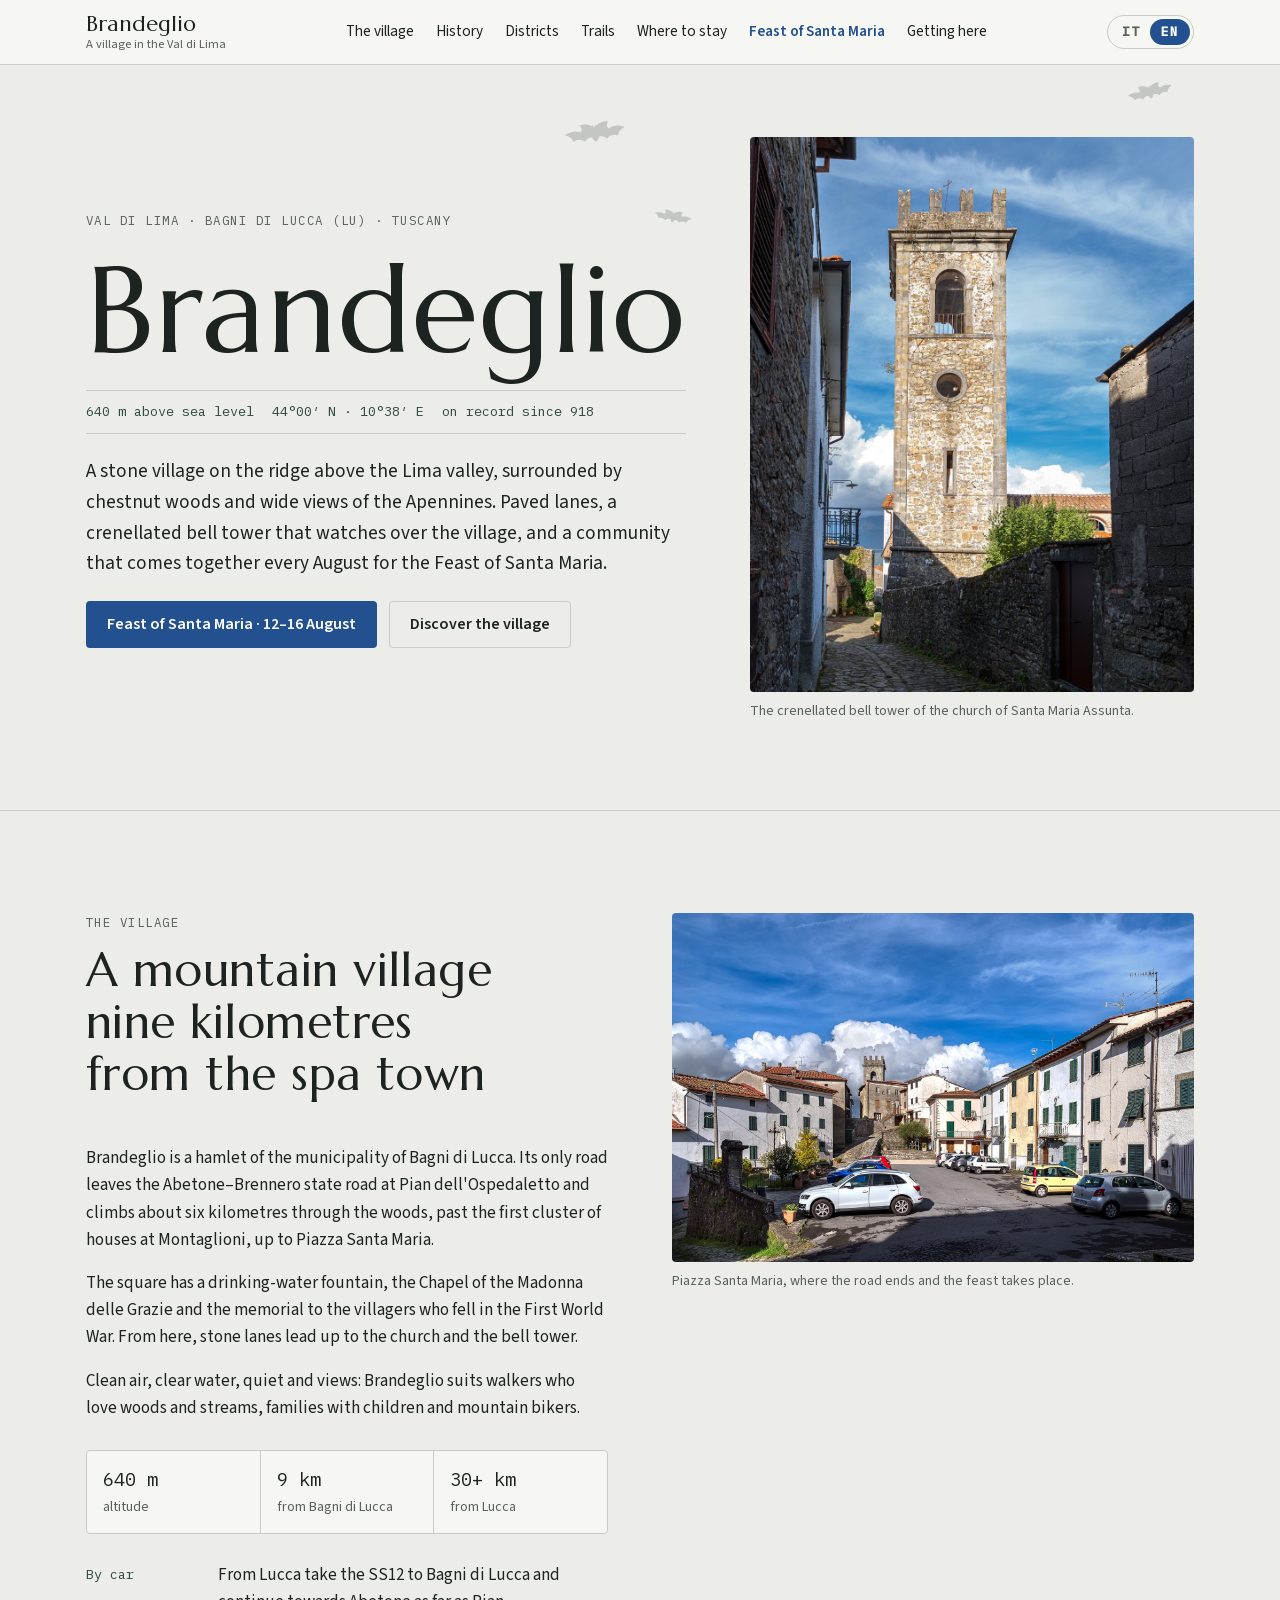
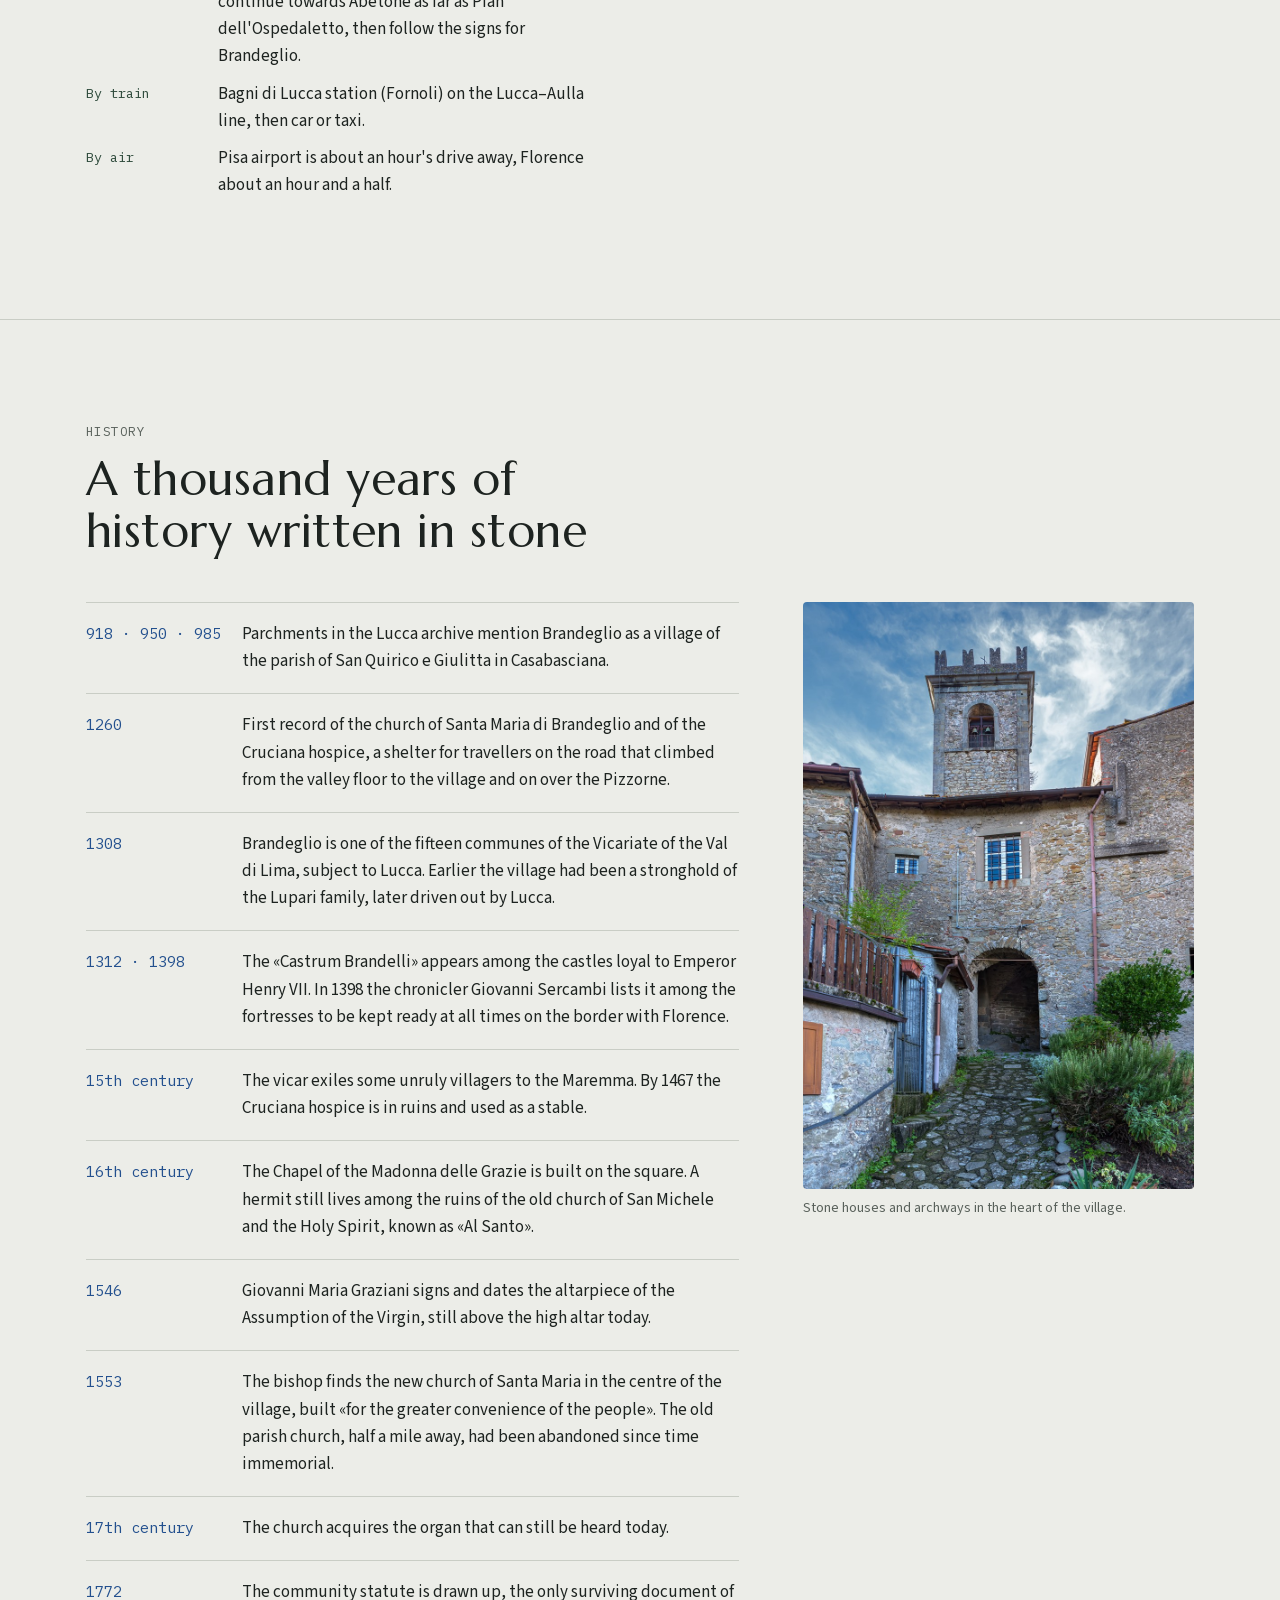
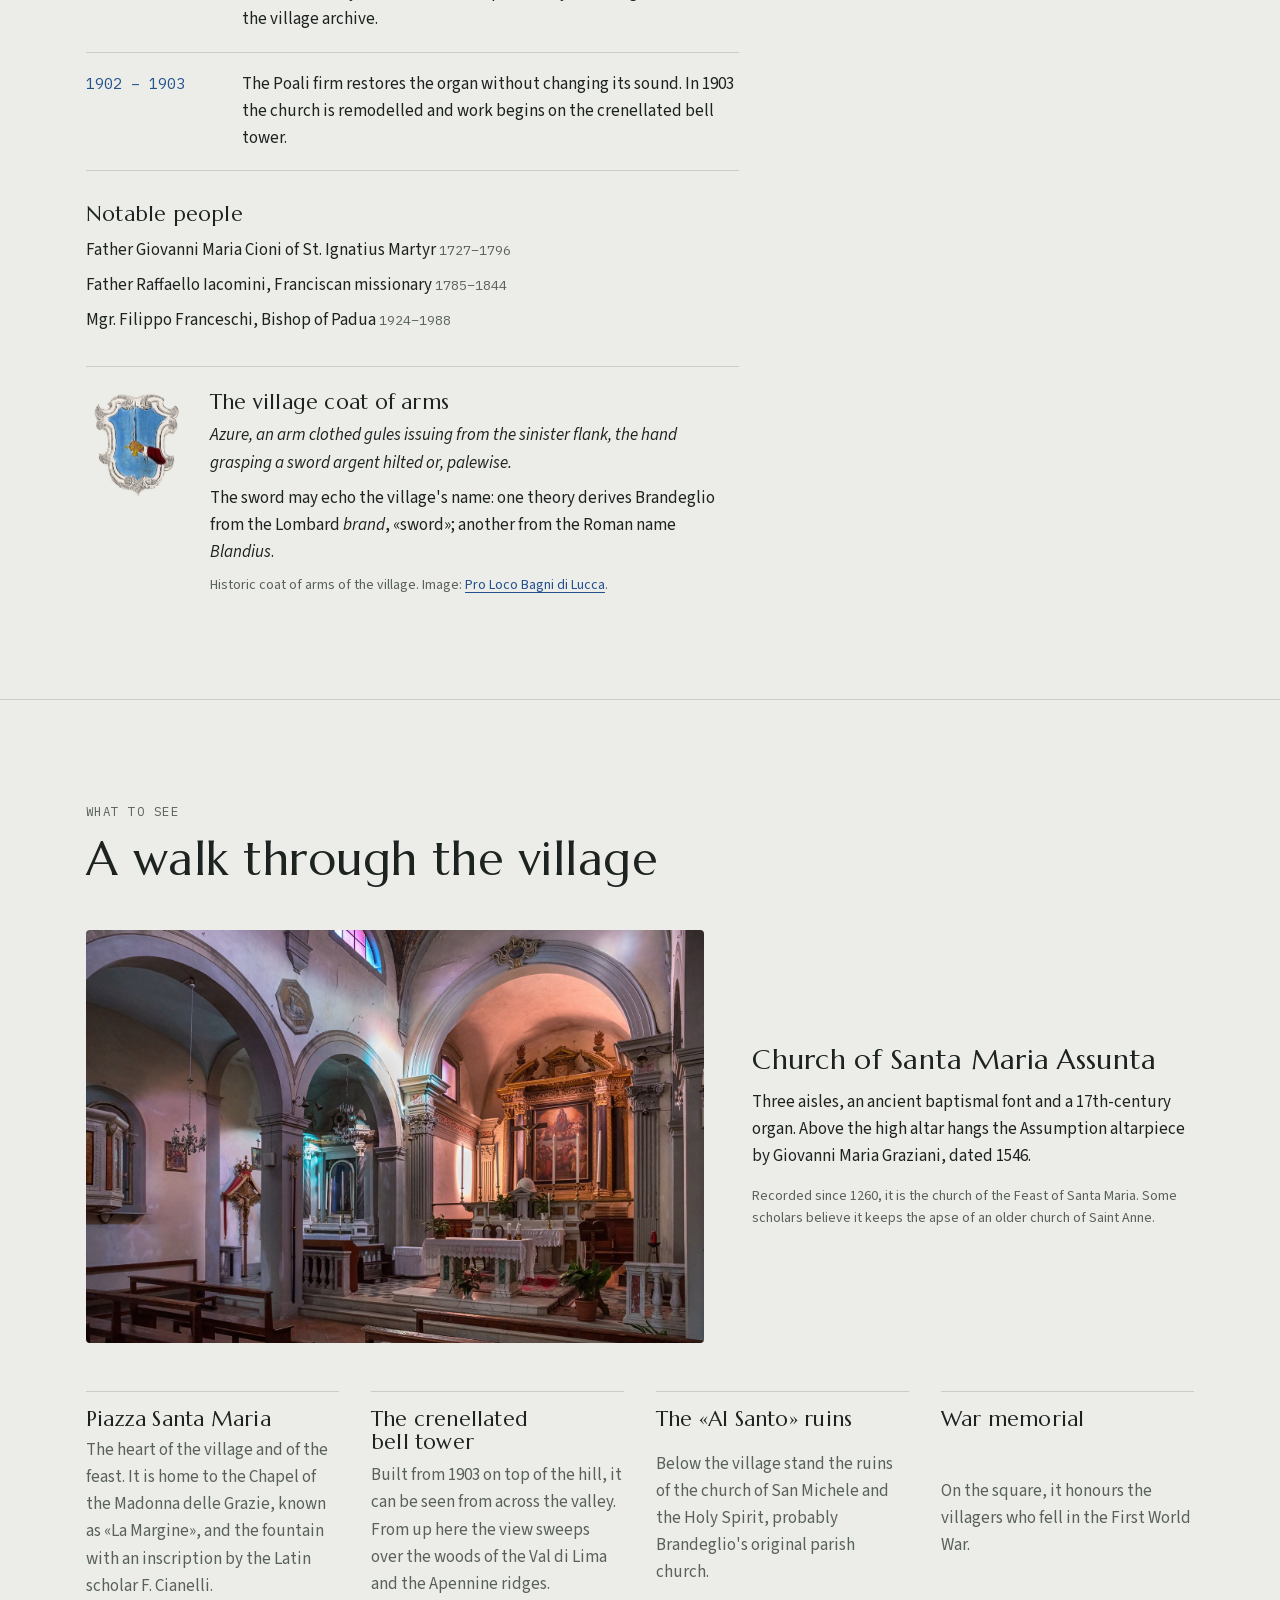
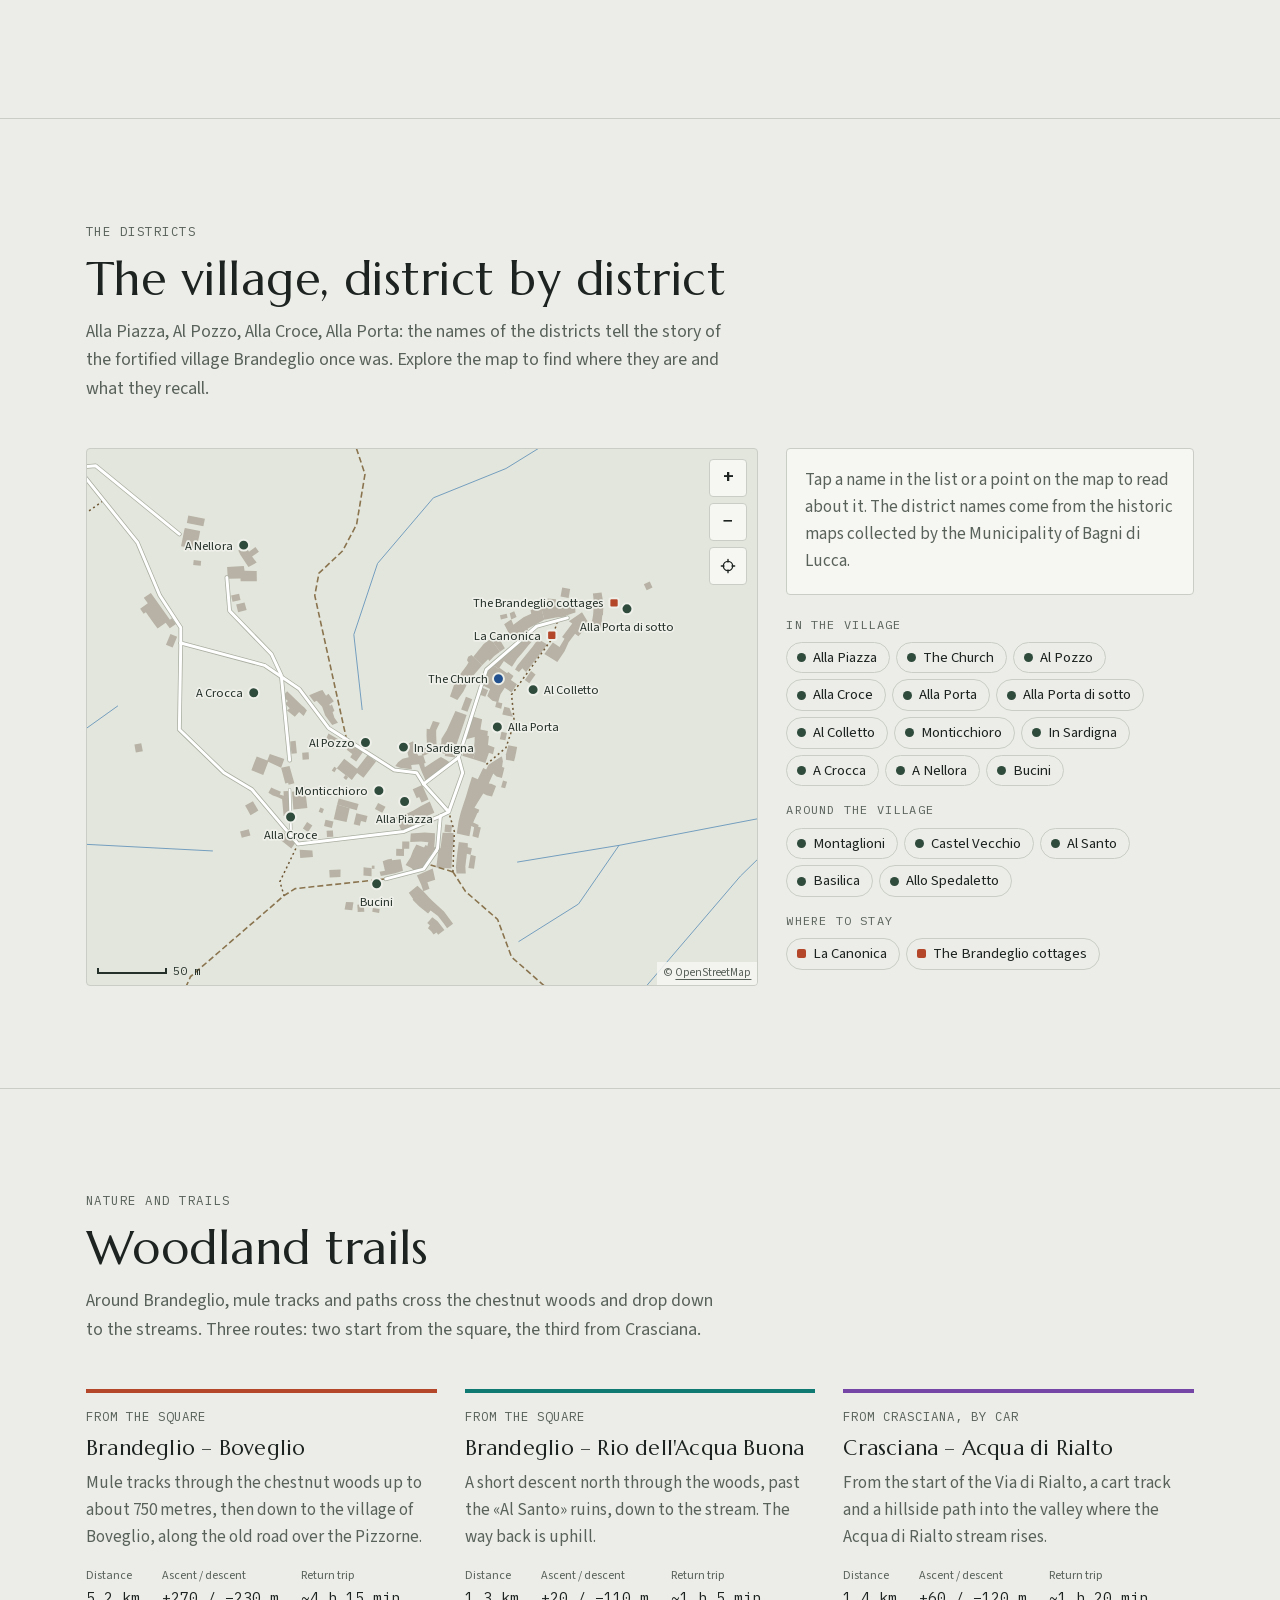
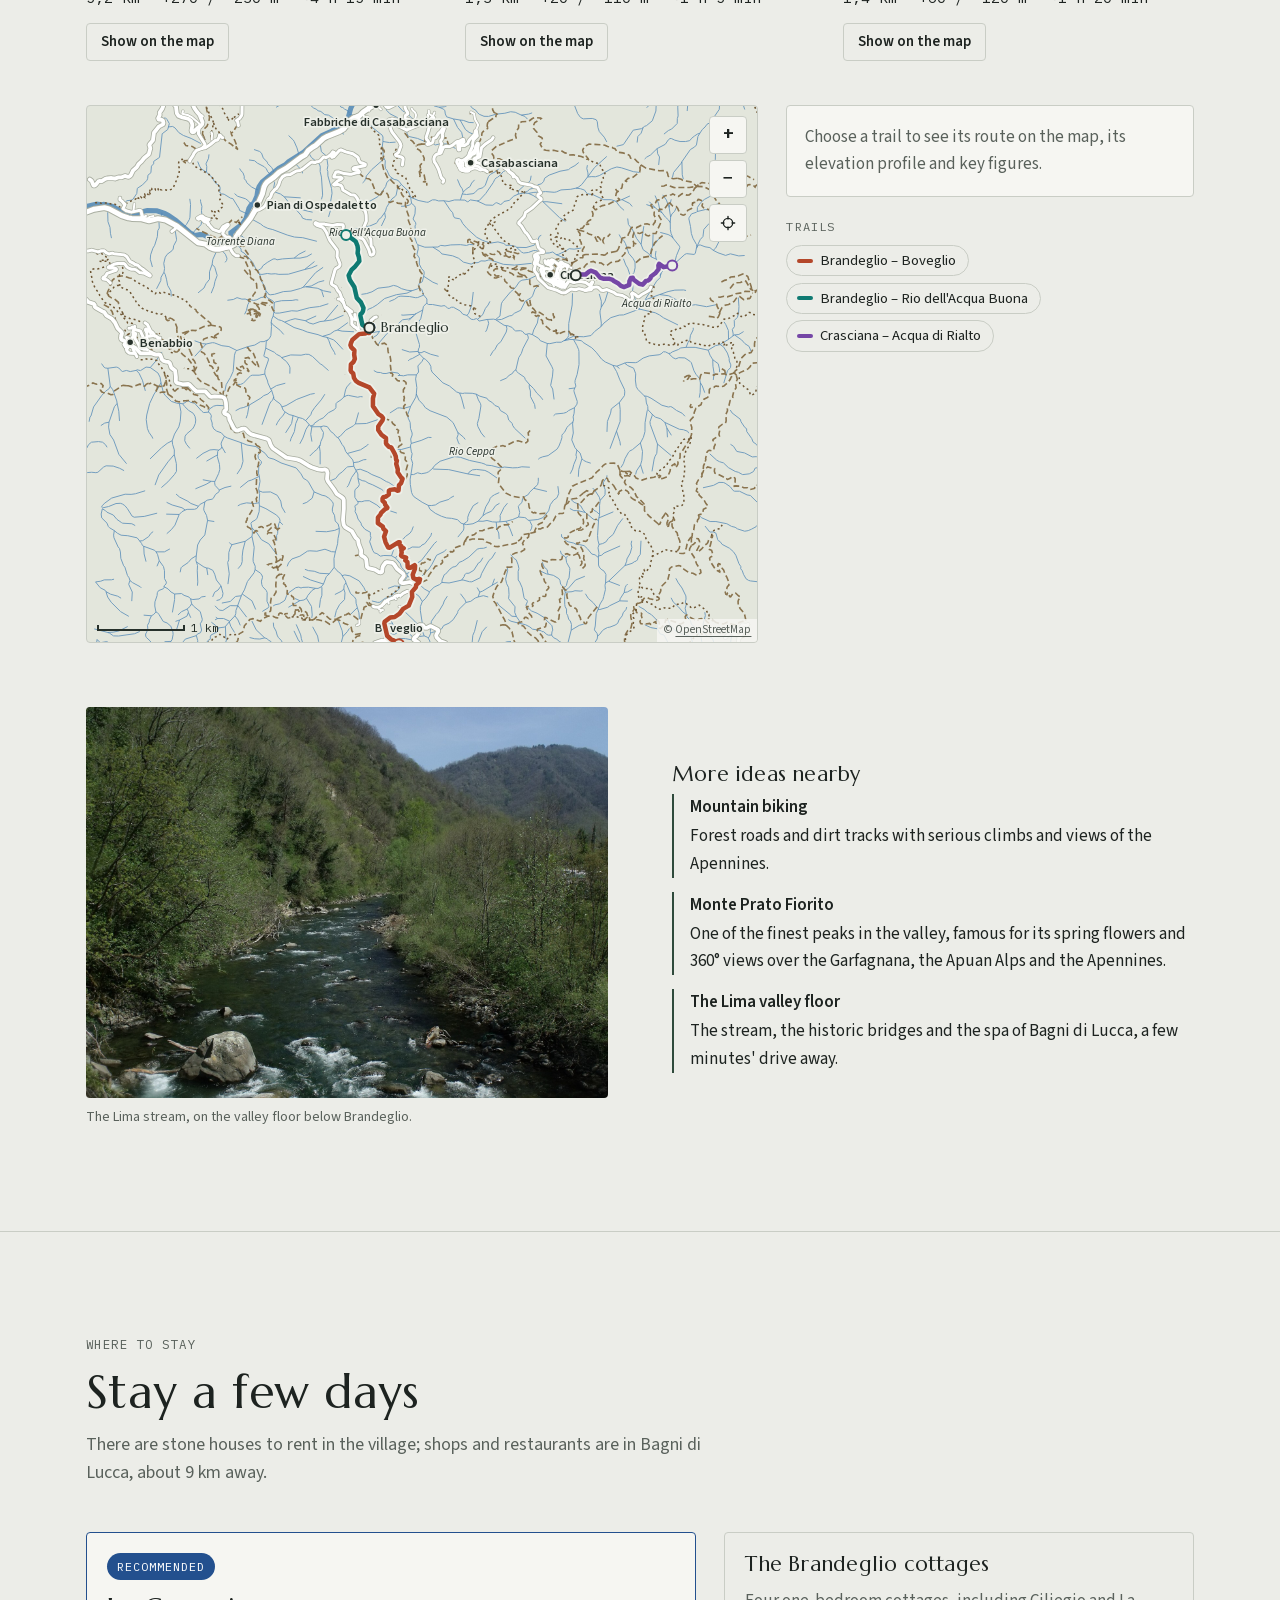
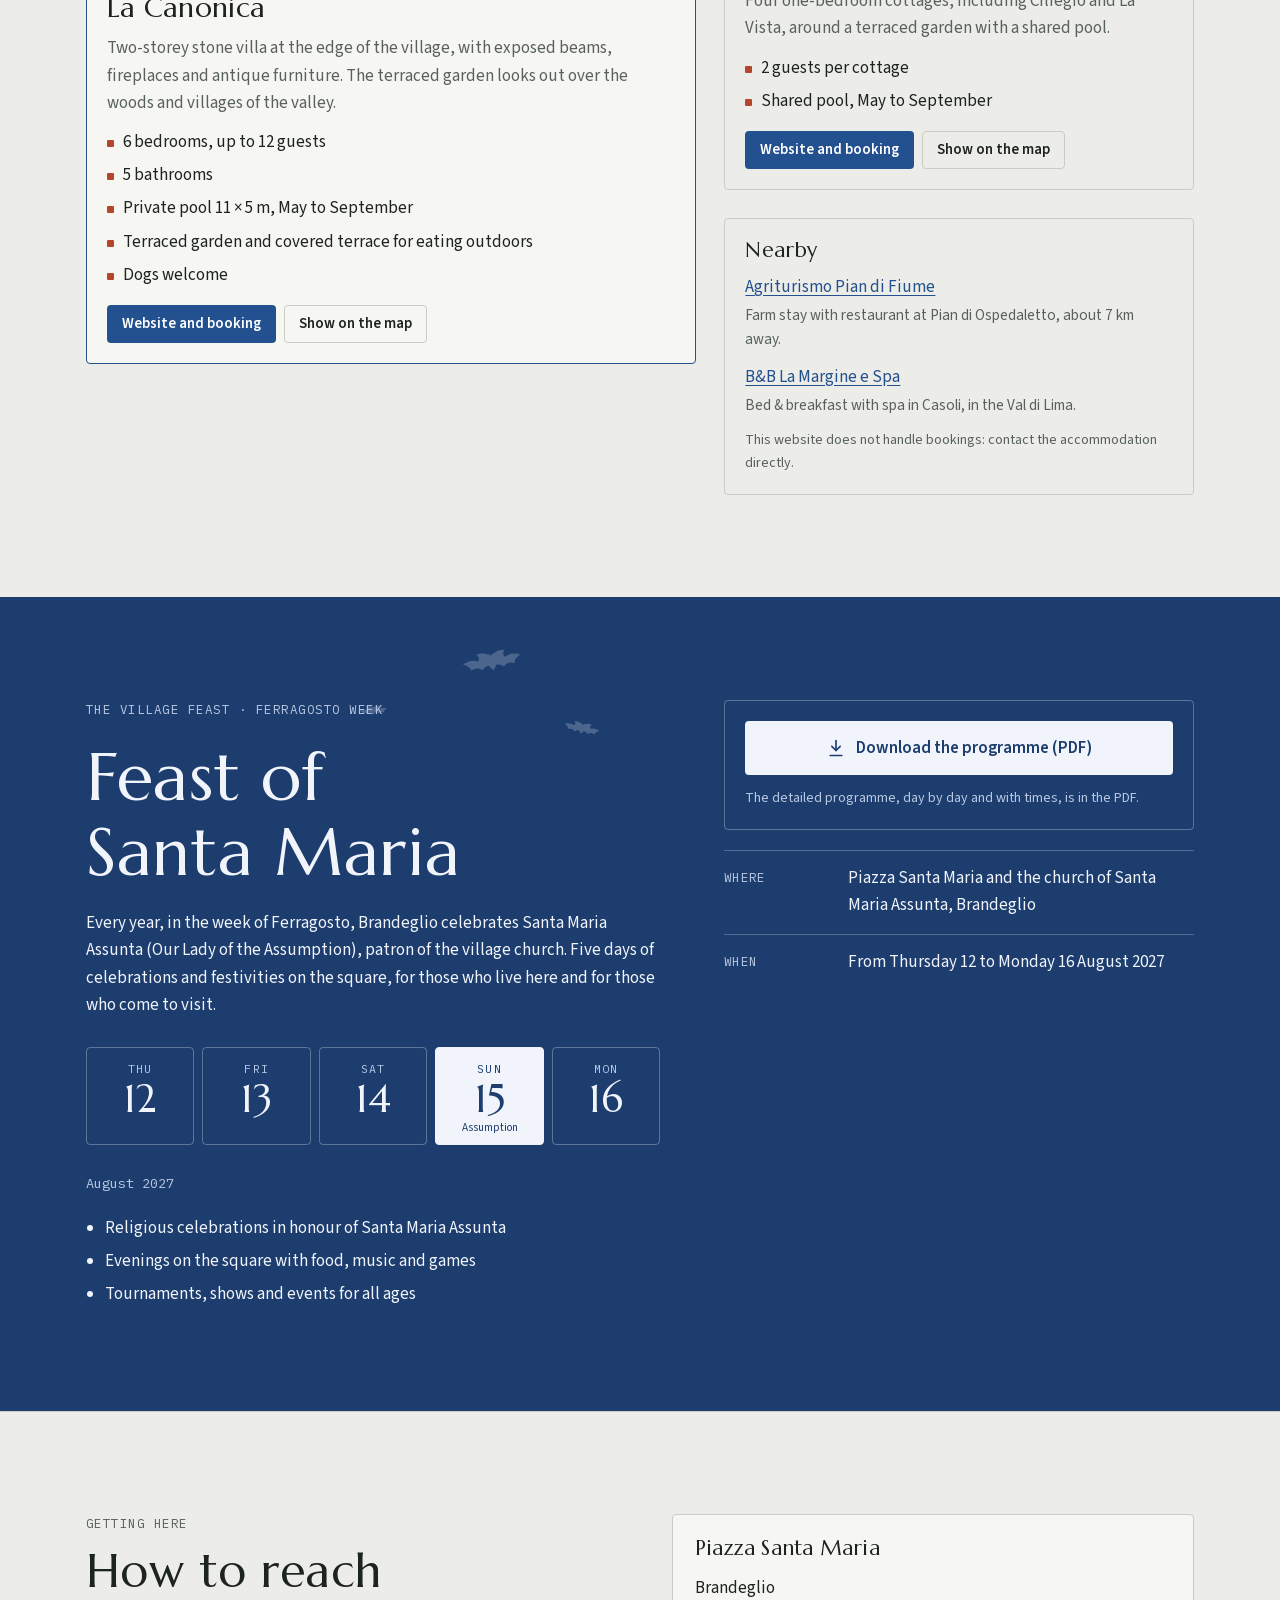
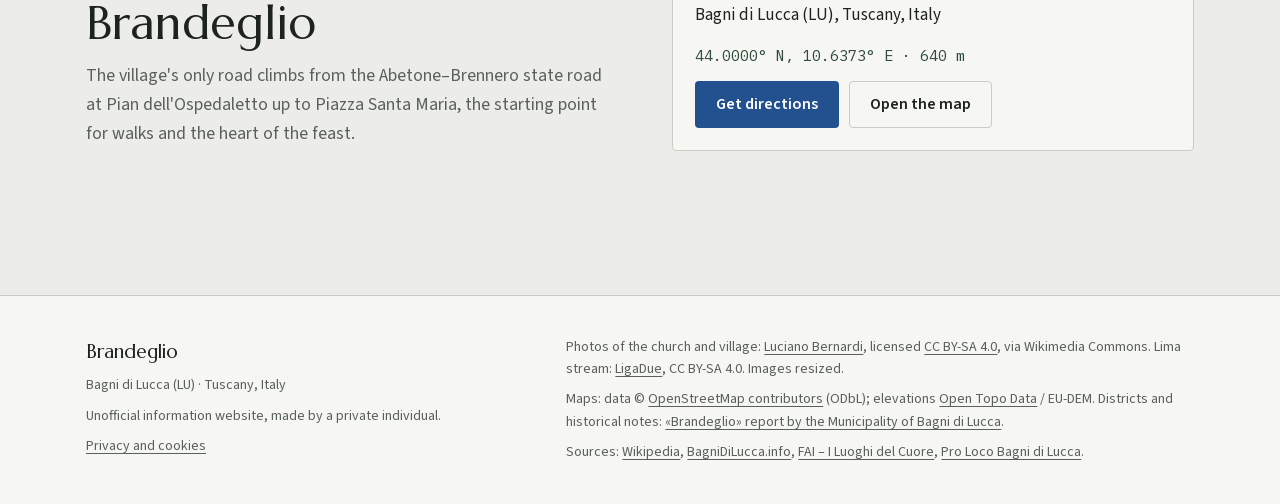
==== commit a48ba1a4: "Stemma storico, icona del sito, pipistrelli e contrada Bucini - stemma storico del paese (senza scri" ====
--- a/index.html
+++ b/index.html
@@ -3,11 +3,16 @@
 <head>
 <meta charset="utf-8">
 <meta name="viewport" content="width=device-width, initial-scale=1, viewport-fit=cover">
-<title>Brandeglio</title>
+<title>Brandeglio (Bagni di Lucca) – sentieri, contrade e Festa di Santa Maria</title>
 <meta name="claude:viewport-fit-sides" content="cover">
-<meta name="description" content="Brandeglio, borgo della Val di Lima a 640 metri sopra Bagni di Lucca. Storia, luoghi da vedere e la Festa di Santa Maria, dal 12 al 16 agosto.">
+<meta name="description" content="Brandeglio, borgo di pietra a 640 m sopra Bagni di Lucca: storia, contrade e sentieri su mappa, dove dormire e la Festa di Santa Maria (12–16 agosto).">
+<link rel="canonical" href="https://stellatisimone.github.io/Brandeglio/">
+<meta name="google-site-verification" content="trL1I5Ac0c6mqUBJxySmXbkFB3HlwCJ7NX8sc9SrRNk">
 <link rel="stylesheet" href="css/fonts.css">
 <link rel="stylesheet" href="css/style.css">
+<link rel="icon" href="img/favicon-48.png" type="image/png" sizes="48x48">
+<link rel="icon" href="img/favicon-192.png" type="image/png" sizes="192x192">
+<link rel="apple-touch-icon" href="img/favicon-192.png">
 </head>
 <body>
 
@@ -48,6 +53,11 @@
 
   <!-- HERO -->
   <section class="hero">
+    <div class="bats" aria-hidden="true">
+      <span class="bat" style="--x:44%;--y:7%;--w:64px;--r:-8deg;--d:0s"></span>
+      <span class="bat" style="--x:51%;--y:19%;--w:40px;--r:10deg;--d:-3s"></span>
+      <span class="bat" style="--x:88%;--y:2%;--w:48px;--r:-14deg;--d:-6s"></span>
+    </div>
     <div class="wrap hero-grid">
       <div class="hero-text">
         <p class="eyebrow" data-i18n="hero.eyebrow">Val di Lima · Bagni di Lucca (LU) · Toscana</p>
@@ -130,6 +140,15 @@
               <li><span data-i18n="people.2">Padre Raffaello Iacomini, missionario francescano</span> <span class="data">1785–1844</span></li>
               <li><span data-i18n="people.3">Mons. Filippo Franceschi, vescovo di Padova</span> <span class="data">1924–1988</span></li>
             </ul>
+          </div>
+          <div class="stemma">
+            <img src="img/stemma-brandeglio.png" width="221" height="226" alt="Stemma storico di Brandeglio: braccio vestito di rosso che impugna una spada d'argento guarnita d'oro, su campo azzurro, in un cartiglio barocco" data-i18n-alt="stemma.img">
+            <div class="stemma-text">
+              <h3 data-i18n="stemma.title">Lo stemma del paese</h3>
+              <p class="blazon" data-i18n="stemma.blazon">D'azzurro, al braccio vestito di rosso uscente dal fianco sinistro, la mano impugnante una spada d'argento guarnita d'oro, posta in palo.</p>
+              <p data-i18n="stemma.text">La spada potrebbe richiamare il nome del paese: secondo un'ipotesi Brandeglio verrebbe dal longobardo <i>brand</i>, «spada»; secondo un'altra dal nome romano <i>Blandius</i>.</p>
+              <p class="caption" data-i18n="stemma.note">Stemma storico del paese. Immagine: <a href="https://www.turismobagnidilucca.com/brandeglio/" target="_blank" rel="noopener">Pro Loco Bagni di Lucca</a>.</p>
+            </div>
           </div>
         </div>
         <figure class="photo">
@@ -304,6 +323,11 @@
 
   <!-- FESTA DI SANTA MARIA -->
   <section class="festa" id="festa">
+    <div class="bats" aria-hidden="true">
+      <span class="bat" style="--x:36%;--y:6%;--w:62px;--r:-10deg;--d:-2s"></span>
+      <span class="bat" style="--x:44%;--y:15%;--w:38px;--r:12deg;--d:-5s"></span>
+      <span class="bat" style="--x:28%;--y:13%;--w:30px;--r:-4deg;--d:-8s"></span>
+    </div>
     <div class="wrap festa-grid">
       <div class="festa-text">
         <p class="eyebrow" data-i18n="festa.eyebrow">La festa del paese · settimana di Ferragosto</p>
@@ -374,7 +398,7 @@
     <div>
       <span data-i18n="footer.photos">Foto della chiesa e del paese: <a href="https://commons.wikimedia.org/wiki/Category:Santa_Maria_Assunta_(Brandeglio,_Bagni_di_Lucca)" target="_blank" rel="noopener">Luciano Bernardi</a>, licenza <a href="https://creativecommons.org/licenses/by-sa/4.0/deed.it" target="_blank" rel="noopener">CC BY-SA 4.0</a>, via Wikimedia Commons. Torrente Lima: <a href="https://commons.wikimedia.org/wiki/File:BagniDiLuccaLimaRiverBeforeBagni.JPG" target="_blank" rel="noopener">LigaDue</a>, CC BY-SA 4.0. Immagini ridimensionate.</span>
       <span data-i18n="footer.map">Mappe: dati © <a href="https://www.openstreetmap.org/copyright" target="_blank" rel="noopener">OpenStreetMap contributors</a> (ODbL); quote <a href="https://www.opentopodata.org" target="_blank" rel="noopener">Open Topo Data</a> / EU-DEM. Contrade e notizie storiche: <a href="https://www.comunebagnidilucca.com/downloads/piano-operativo/QA%20-%20Quadro%20Archeologico/QA.VI_REPORT%20STORICI/2_Brandeglio.pdf" target="_blank" rel="noopener">scheda «Brandeglio» del Comune di Bagni di Lucca</a>.</span>
-      <span data-i18n="footer.sources">Fonti: <a href="https://it.wikipedia.org/wiki/Brandeglio" target="_blank" rel="noopener">Wikipedia</a>, <a href="https://www.bagnidilucca.info/en/il-territorio-di-bagni-di-lucca/brandeglio" target="_blank" rel="noopener">BagniDiLucca.info</a>, <a href="https://fondoambiente.it/luoghi/paese-di-brandeglio" target="_blank" rel="noopener">FAI – I Luoghi del Cuore</a>.</span>
+      <span data-i18n="footer.sources">Fonti: <a href="https://it.wikipedia.org/wiki/Brandeglio" target="_blank" rel="noopener">Wikipedia</a>, <a href="https://www.bagnidilucca.info/en/il-territorio-di-bagni-di-lucca/brandeglio" target="_blank" rel="noopener">BagniDiLucca.info</a>, <a href="https://fondoambiente.it/luoghi/paese-di-brandeglio" target="_blank" rel="noopener">FAI – I Luoghi del Cuore</a>, <a href="https://www.turismobagnidilucca.com/brandeglio/" target="_blank" rel="noopener">Pro Loco Bagni di Lucca</a>.</span>
     </div>
   </div>
 </footer>
--- a/css/style.css
+++ b/css/style.css
@@ -29,6 +29,7 @@
   --trail-1: #b4472a;
   --trail-2: #0f7a72;
   --trail-3: #7546a6;
+  --bat: #26302a;
 
   /* Tipografia */
   --font-display: "Marcellus", "Trajan Pro", "Cinzel", Georgia, serif;
@@ -75,6 +76,7 @@
     --trail-1: #f08a63;
     --trail-2: #4cc7b9;
     --trail-3: #bd94ec;
+    --bat: #dde3dd;
     color-scheme: dark;
   }
 }
@@ -105,6 +107,7 @@
   --trail-1: #f08a63;
   --trail-2: #4cc7b9;
   --trail-3: #bd94ec;
+  --bat: #dde3dd;
   color-scheme: dark;
 }
 
@@ -721,3 +724,29 @@
 .near-list { margin: 0; padding: 0; list-style: none; display: grid; gap: 12px; }
 .near-list li { display: grid; gap: 2px; }
 .near-list span { color: var(--muted); font-size: 0.95rem; }
+
+/* ---------- Stemma ---------- */
+.stemma { margin-top: 32px; display: grid; grid-template-columns: 104px minmax(0, 1fr); gap: 20px; align-items: start; padding-top: 24px; border-top: 1px solid var(--line); }
+.stemma img { width: 104px; height: auto; display: block; }
+.stemma-text { display: grid; gap: 8px; min-width: 0; }
+.stemma .blazon { font-style: italic; }
+@media (max-width: 420px) { .stemma { grid-template-columns: 1fr; } }
+
+/* ---------- Pipistrelli decorativi ---------- */
+.hero, .festa { position: relative; isolation: isolate; overflow: hidden; }
+.hero > .wrap, .festa > .wrap { position: relative; z-index: 1; }
+.bats { position: absolute; inset: 0; z-index: 0; pointer-events: none; }
+.bat {
+  position: absolute; left: var(--x); top: var(--y); width: var(--w, 40px); aspect-ratio: 2 / 1;
+  background: var(--bat); opacity: 0.2;
+  -webkit-mask: url(../img/pipistrello.svg) center / contain no-repeat; mask: url(../img/pipistrello.svg) center / contain no-repeat;
+  transform: rotate(var(--r, 0deg));
+  animation: bat-drift 11s ease-in-out var(--d, 0s) infinite alternate;
+}
+.festa .bat { background: var(--band-ink); opacity: 0.22; }
+@keyframes bat-drift {
+  from { transform: translate(0, 0) rotate(var(--r, 0deg)); }
+  to { transform: translate(14px, -8px) rotate(calc(var(--r, 0deg) * -1)); }
+}
+@media (prefers-reduced-motion: reduce) { .bat { animation: none; } }
+@media (max-width: 760px) { .hero .bat:nth-child(-n+2), .festa .bat:nth-child(-n+2) { display: none; } }
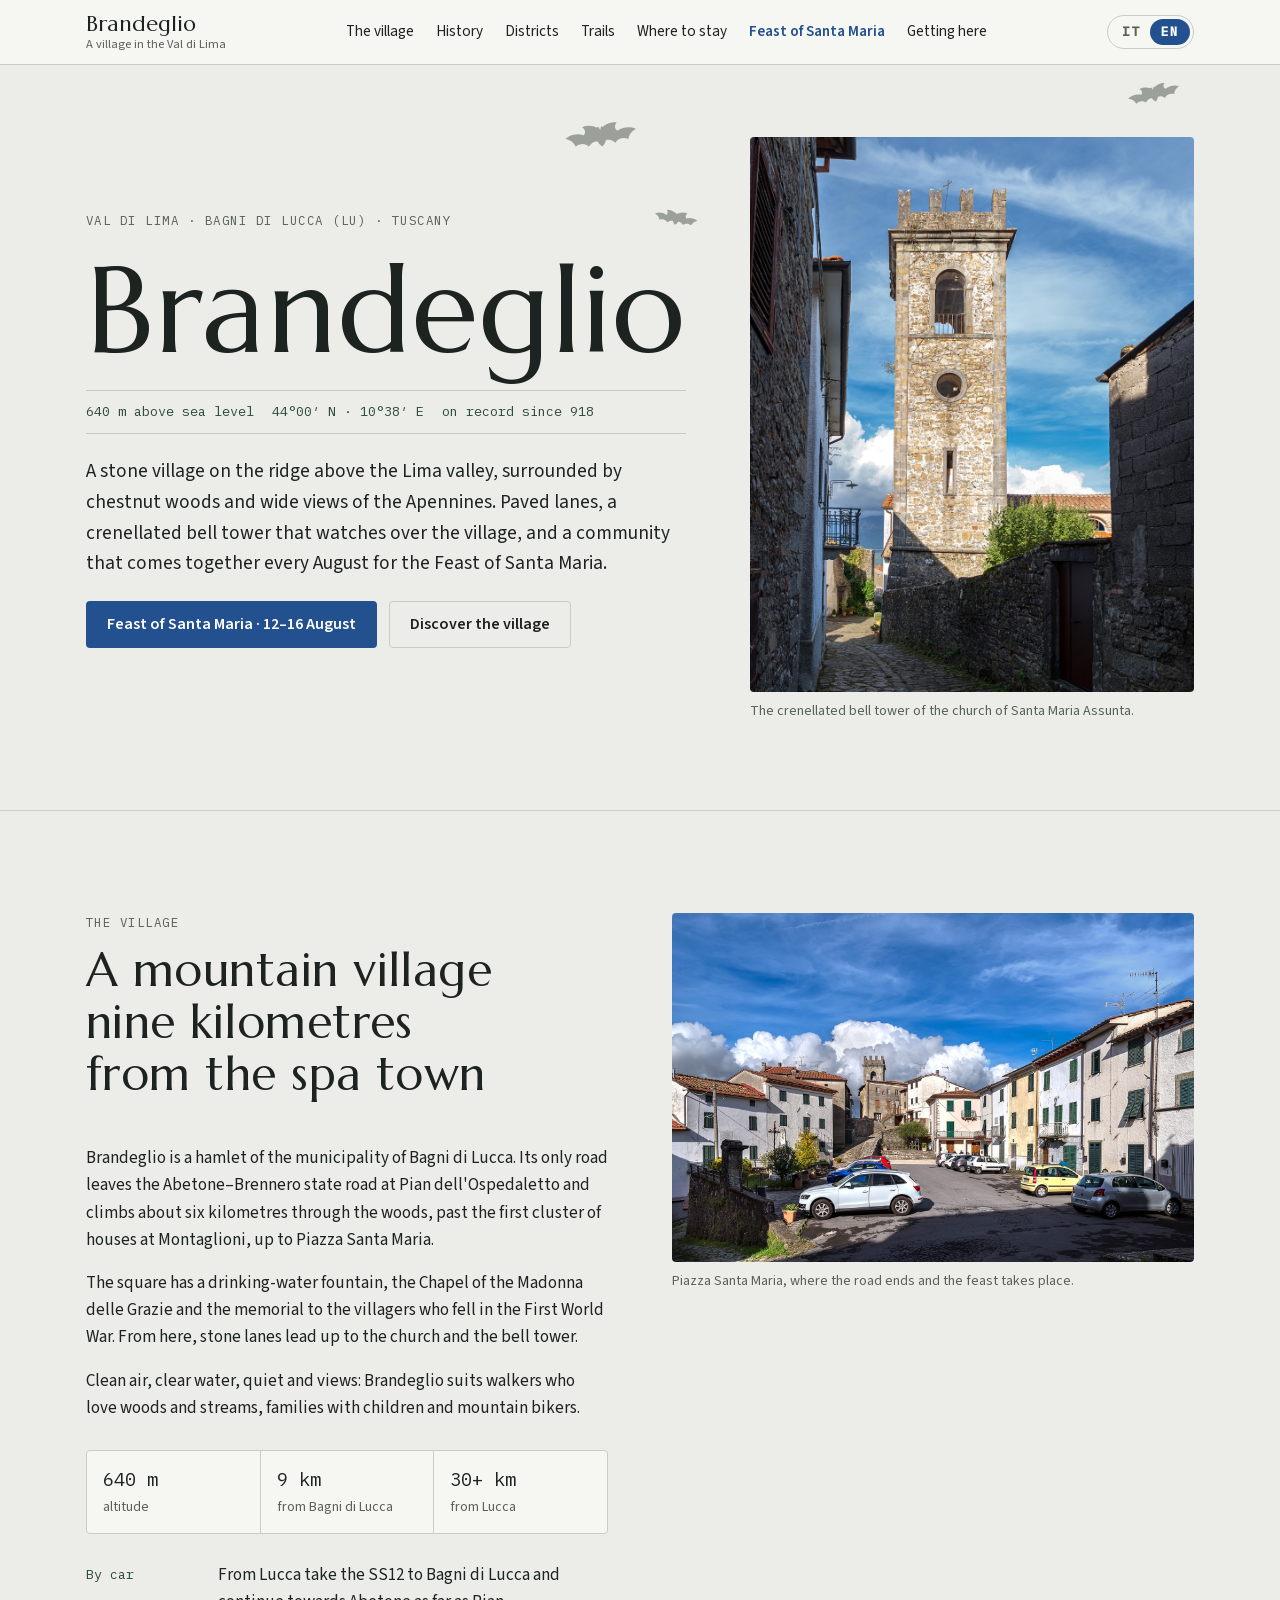
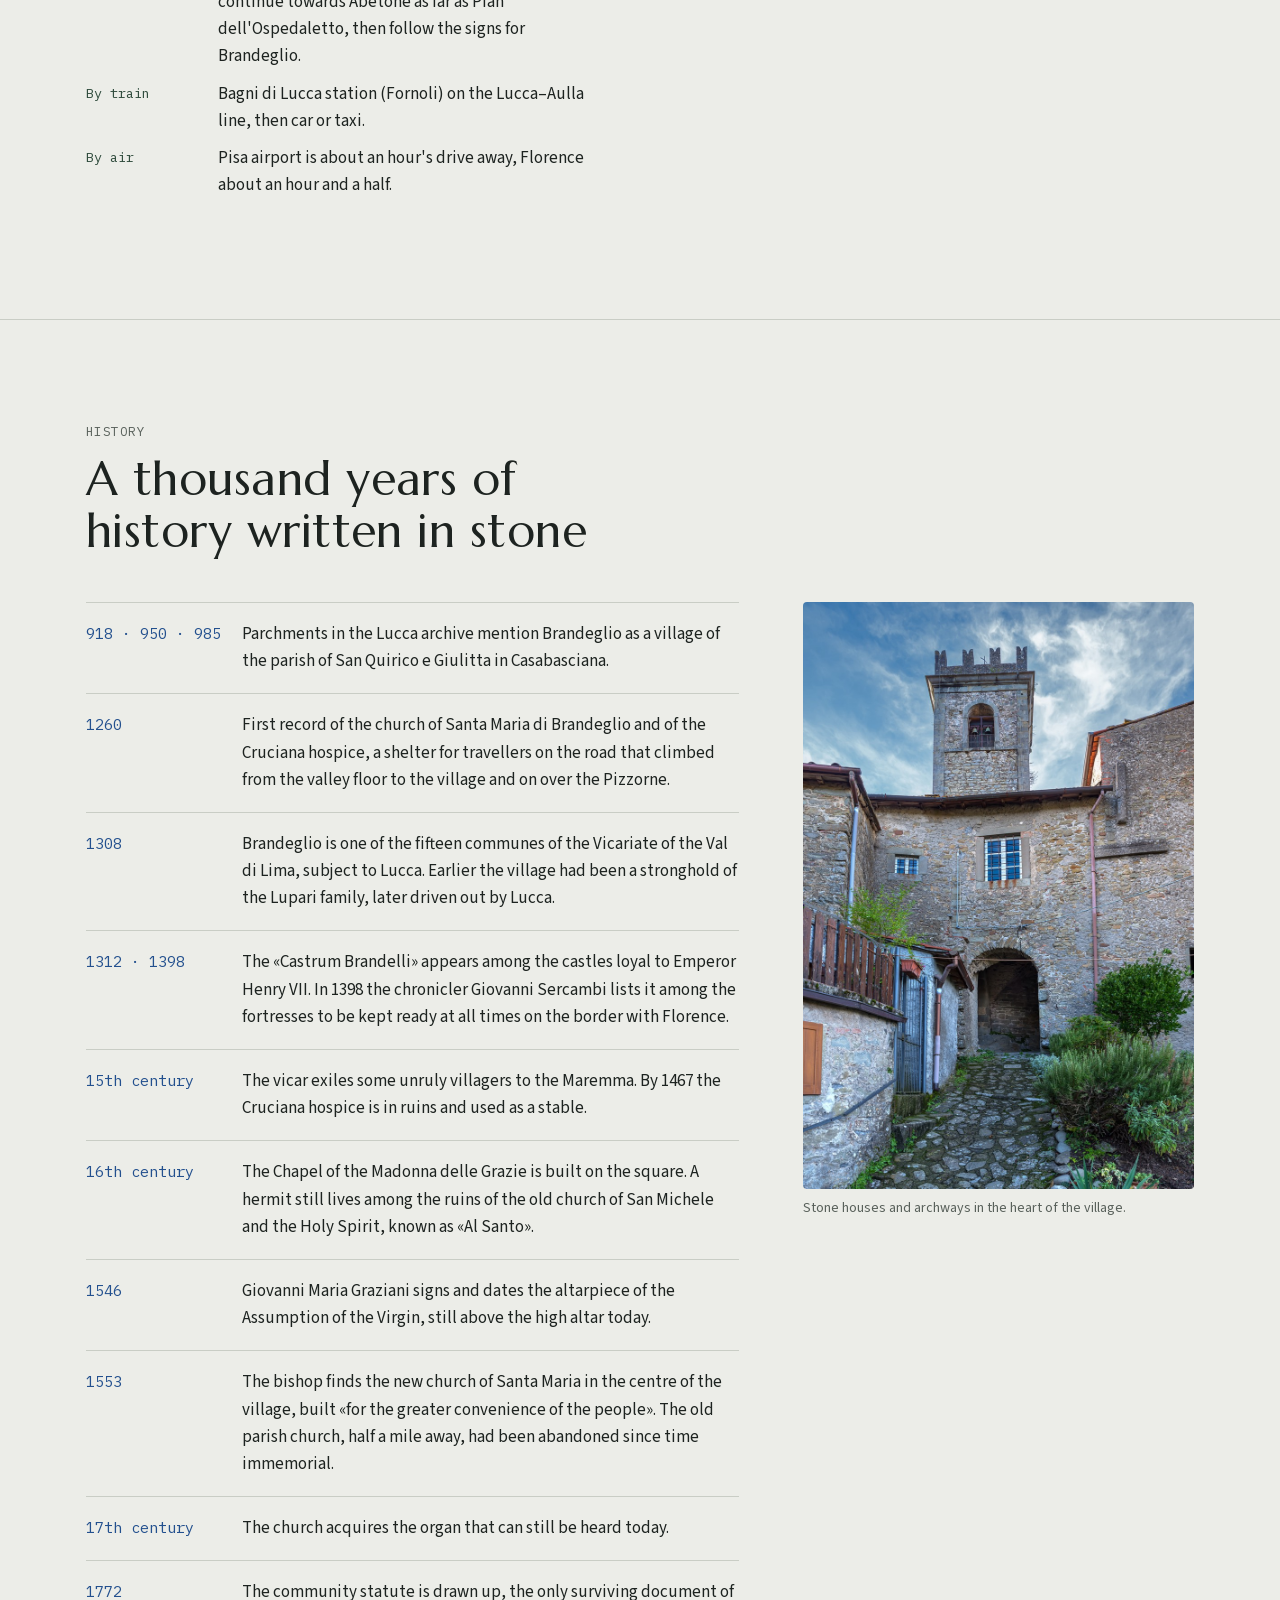
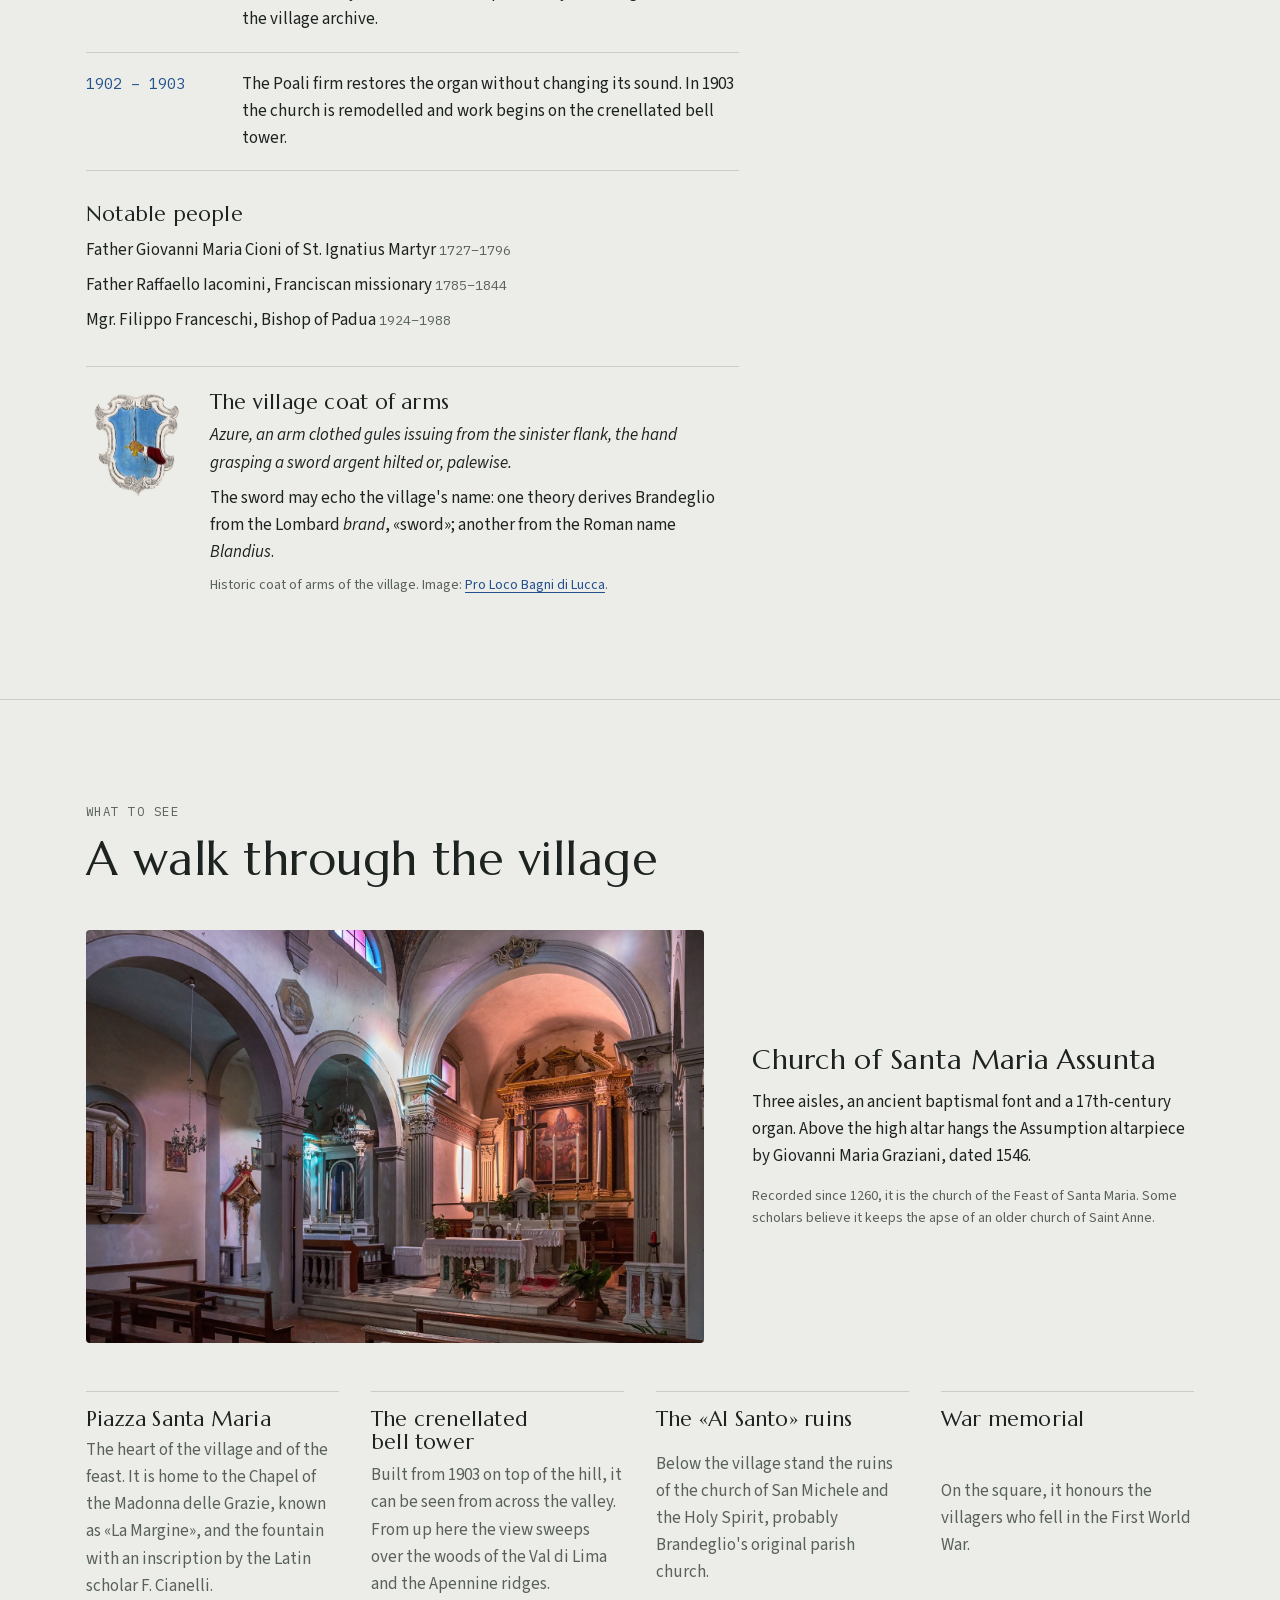
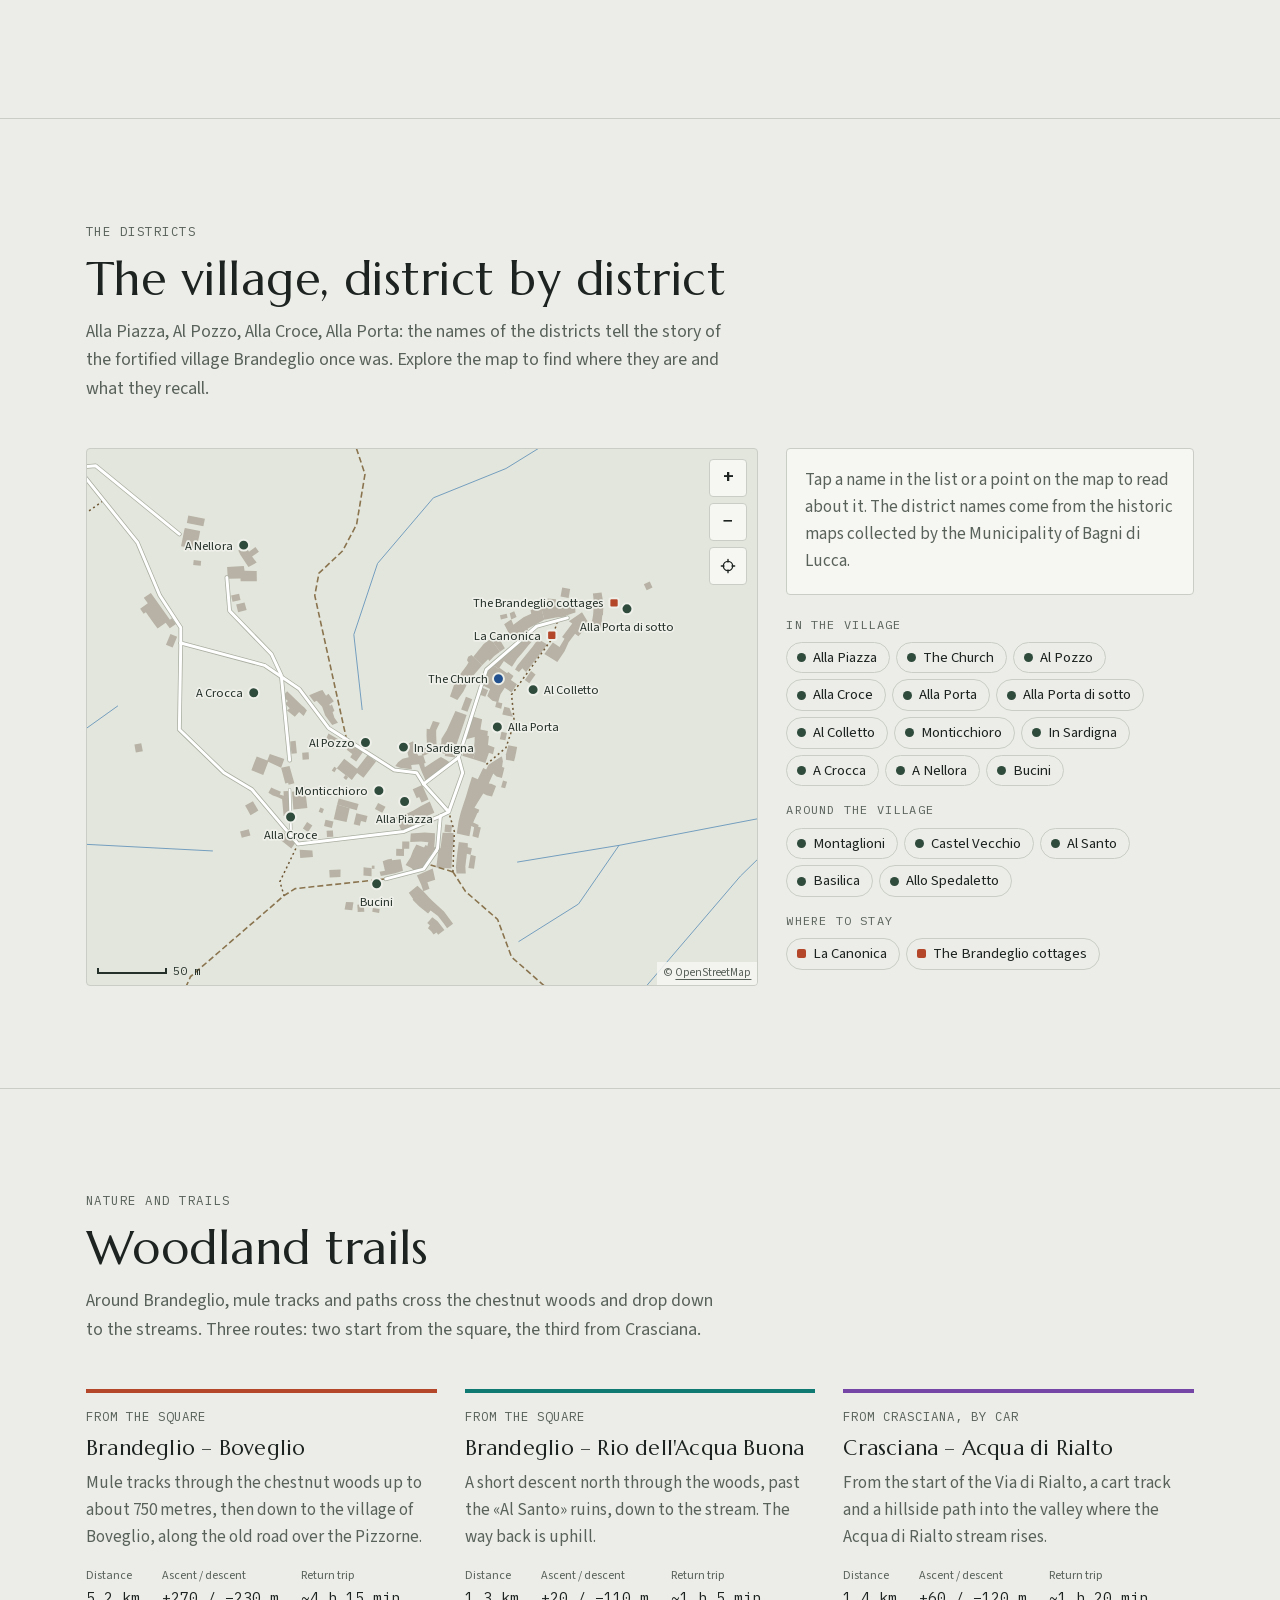
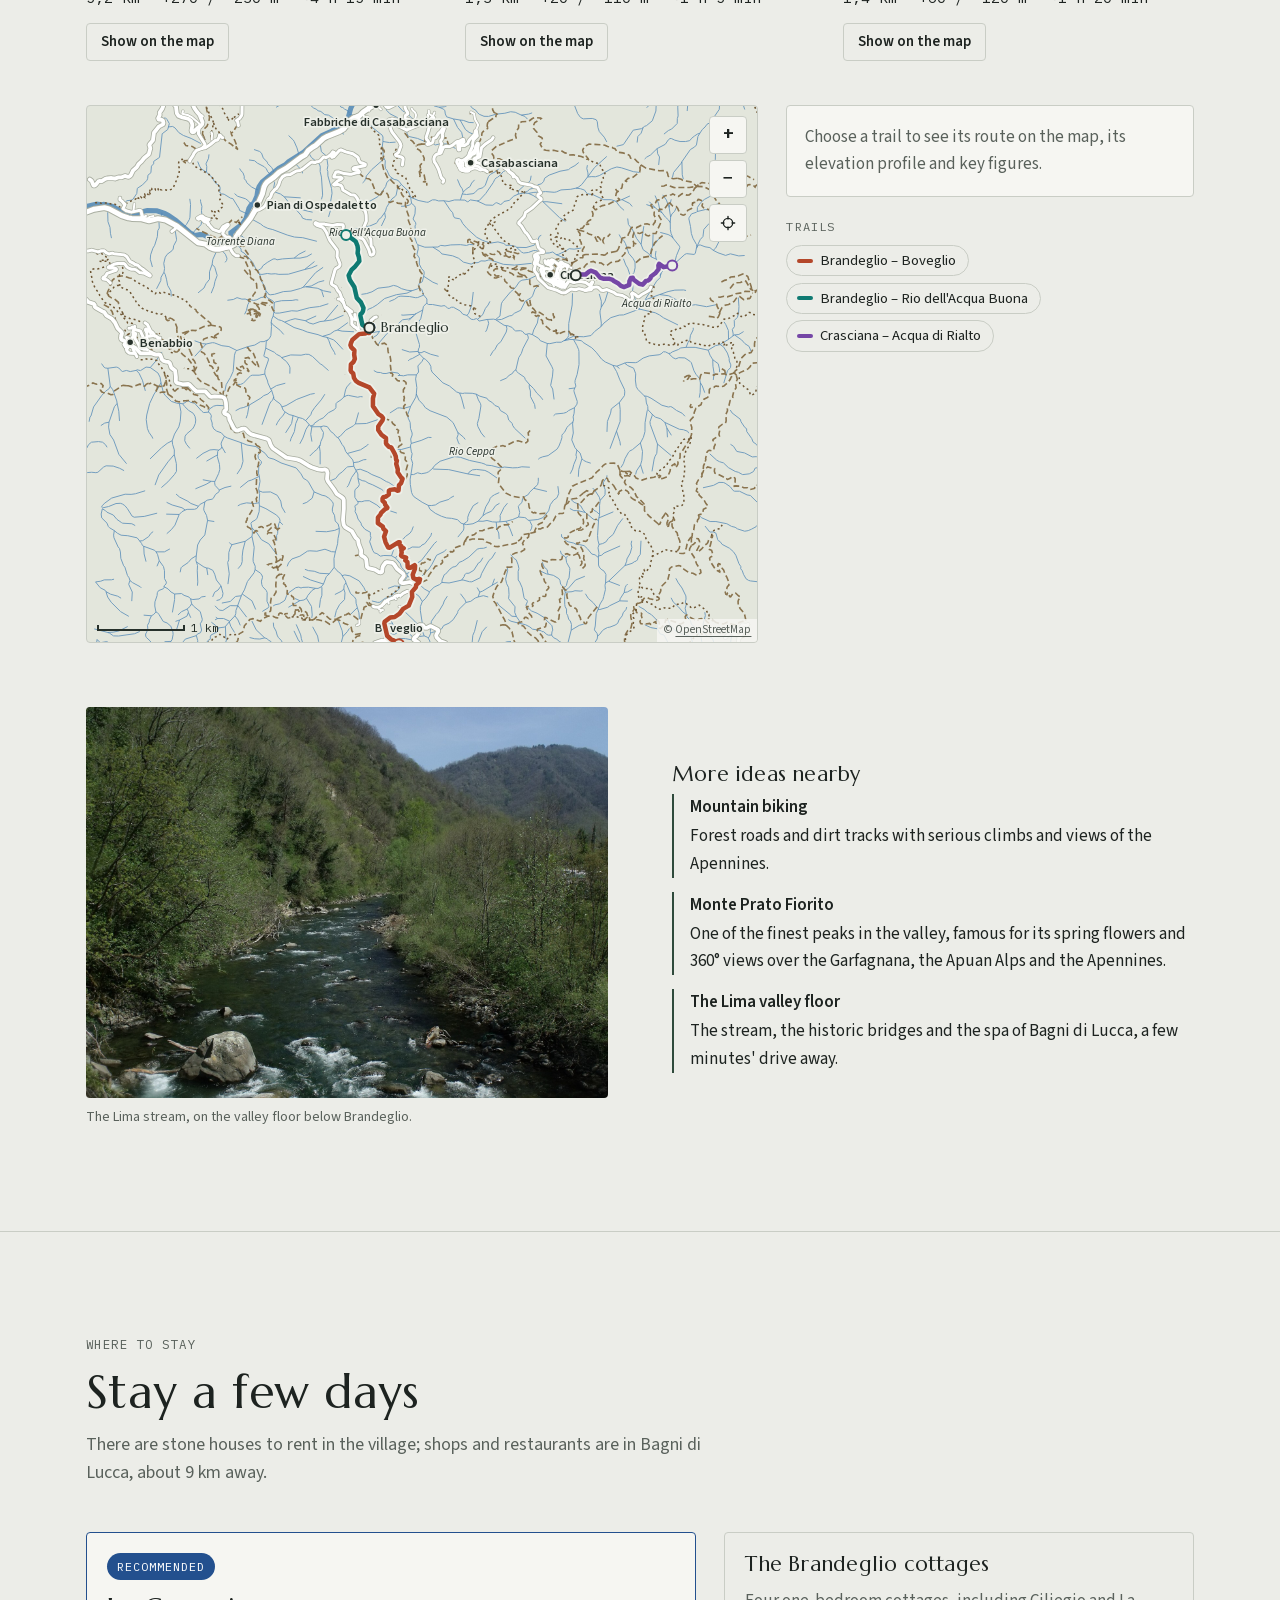
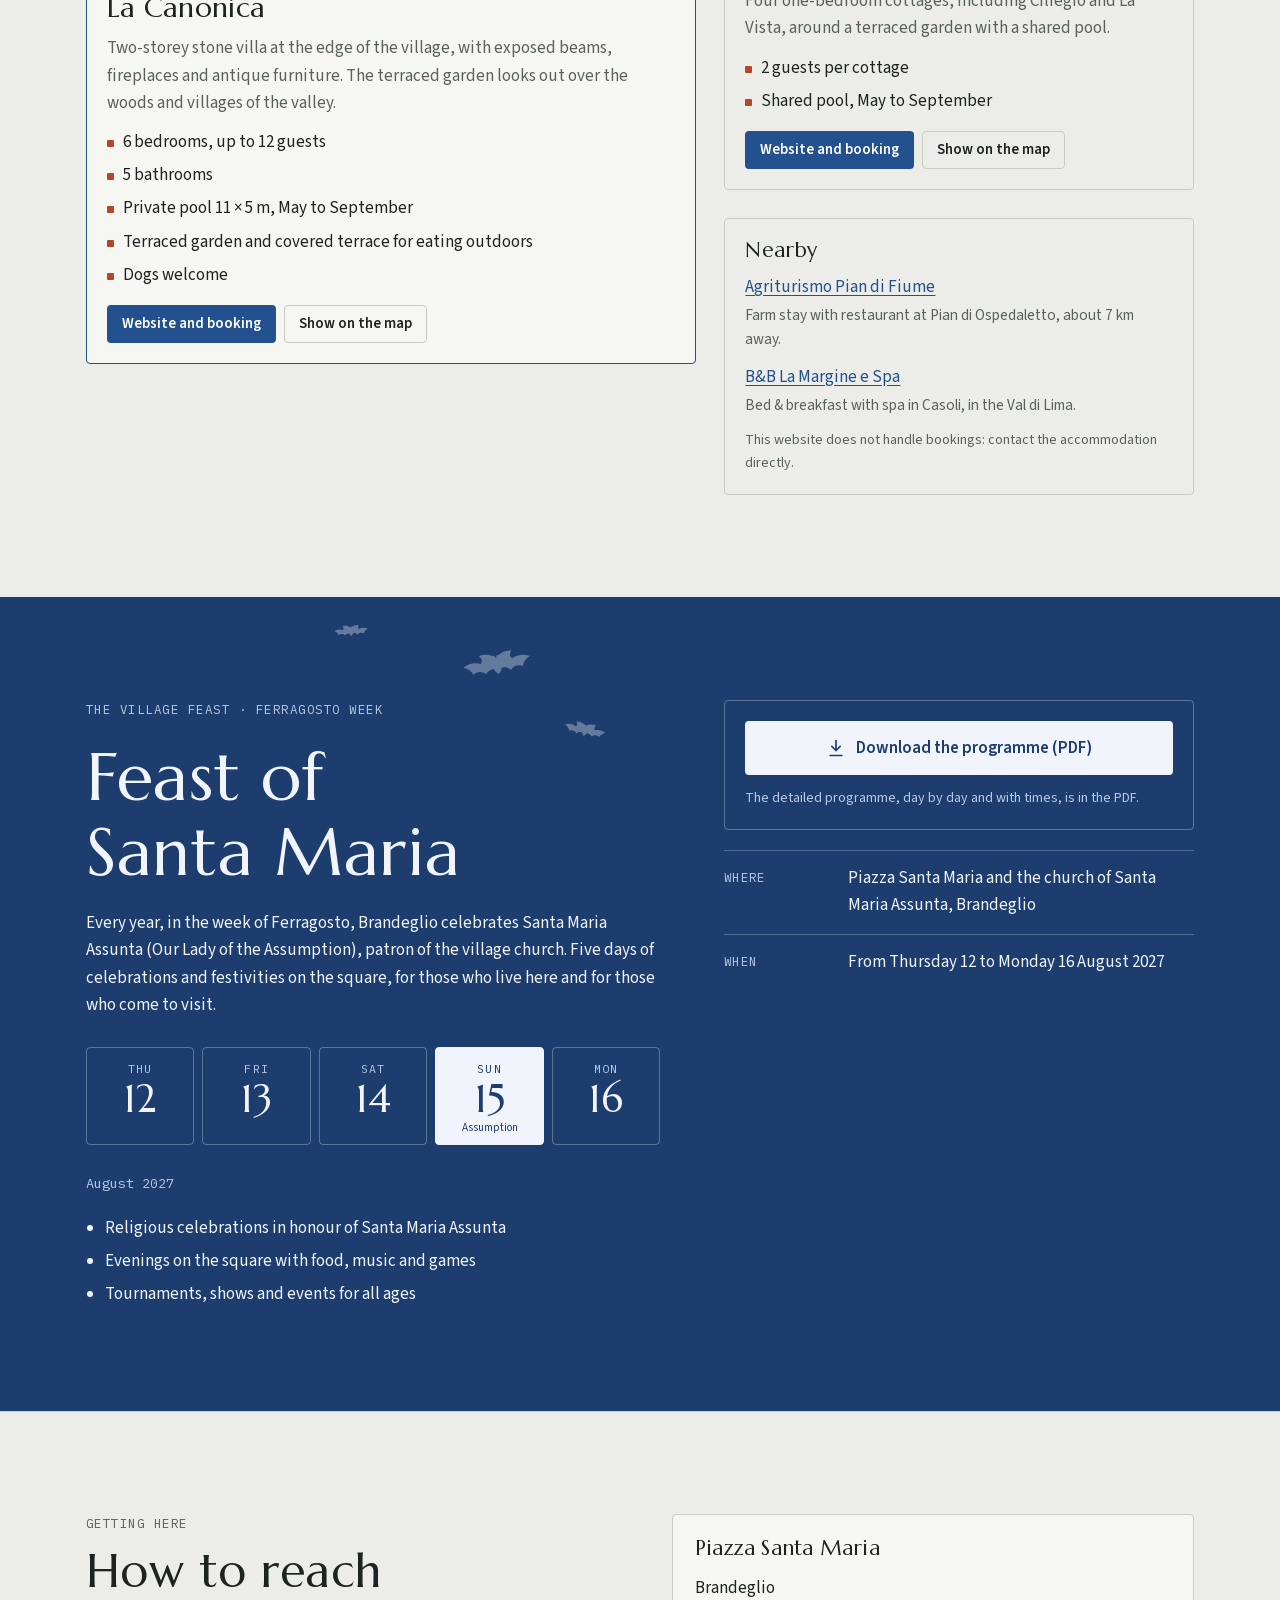
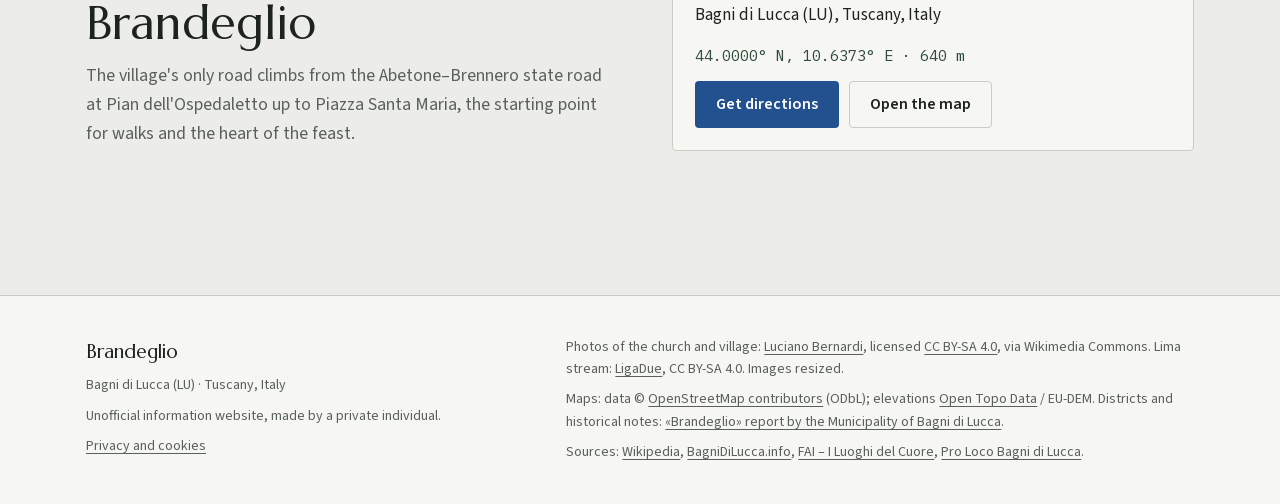
==== commit f0d2dbf4: "Pipistrelli più visibili e posizionati anche su telefono Co-Authored-By: Claude Opus 5.5 <noreply@an" ====
--- a/index.html
+++ b/index.html
@@ -54,9 +54,9 @@
   <!-- HERO -->
   <section class="hero">
     <div class="bats" aria-hidden="true">
-      <span class="bat" style="--x:44%;--y:7%;--w:64px;--r:-8deg;--d:0s"></span>
-      <span class="bat" style="--x:51%;--y:19%;--w:40px;--r:10deg;--d:-3s"></span>
-      <span class="bat" style="--x:88%;--y:2%;--w:48px;--r:-14deg;--d:-6s"></span>
+      <span class="bat" style="--x:44%;--y:7%;--w:76px;--r:-8deg;--d:0s"></span>
+      <span class="bat" style="--x:51%;--y:19%;--w:46px;--r:10deg;--d:-3s"></span>
+      <span class="bat" style="--x:88%;--y:2%;--w:56px;--r:-14deg;--d:-6s"></span>
     </div>
     <div class="wrap hero-grid">
       <div class="hero-text">
@@ -324,9 +324,9 @@
   <!-- FESTA DI SANTA MARIA -->
   <section class="festa" id="festa">
     <div class="bats" aria-hidden="true">
-      <span class="bat" style="--x:36%;--y:6%;--w:62px;--r:-10deg;--d:-2s"></span>
-      <span class="bat" style="--x:44%;--y:15%;--w:38px;--r:12deg;--d:-5s"></span>
-      <span class="bat" style="--x:28%;--y:13%;--w:30px;--r:-4deg;--d:-8s"></span>
+      <span class="bat" style="--x:36%;--y:6%;--w:72px;--r:-10deg;--d:-2s"></span>
+      <span class="bat" style="--x:44%;--y:15%;--w:44px;--r:12deg;--d:-5s"></span>
+      <span class="bat" style="--x:26%;--y:3%;--w:36px;--r:-4deg;--d:-8s"></span>
     </div>
     <div class="wrap festa-grid">
       <div class="festa-text">
--- a/css/style.css
+++ b/css/style.css
@@ -29,7 +29,7 @@
   --trail-1: #b4472a;
   --trail-2: #0f7a72;
   --trail-3: #7546a6;
-  --bat: #26302a;
+  --bat: #26302a; --bat-alpha: 0.4;
 
   /* Tipografia */
   --font-display: "Marcellus", "Trajan Pro", "Cinzel", Georgia, serif;
@@ -76,7 +76,7 @@
     --trail-1: #f08a63;
     --trail-2: #4cc7b9;
     --trail-3: #bd94ec;
-    --bat: #dde3dd;
+    --bat: #dde3dd; --bat-alpha: 0.3;
     color-scheme: dark;
   }
 }
@@ -107,7 +107,7 @@
   --trail-1: #f08a63;
   --trail-2: #4cc7b9;
   --trail-3: #bd94ec;
-  --bat: #dde3dd;
+  --bat: #dde3dd; --bat-alpha: 0.3;
   color-scheme: dark;
 }
 
@@ -738,15 +738,23 @@
 .bats { position: absolute; inset: 0; z-index: 0; pointer-events: none; }
 .bat {
   position: absolute; left: var(--x); top: var(--y); width: var(--w, 40px); aspect-ratio: 2 / 1;
-  background: var(--bat); opacity: 0.2;
+  background: var(--bat); opacity: var(--bat-alpha, 0.4);
   -webkit-mask: url(../img/pipistrello.svg) center / contain no-repeat; mask: url(../img/pipistrello.svg) center / contain no-repeat;
   transform: rotate(var(--r, 0deg));
   animation: bat-drift 11s ease-in-out var(--d, 0s) infinite alternate;
 }
-.festa .bat { background: var(--band-ink); opacity: 0.22; }
+.festa .bat { background: var(--band-ink); opacity: 0.34; }
 @keyframes bat-drift {
   from { transform: translate(0, 0) rotate(var(--r, 0deg)); }
   to { transform: translate(14px, -8px) rotate(calc(var(--r, 0deg) * -1)); }
 }
 @media (prefers-reduced-motion: reduce) { .bat { animation: none; } }
-@media (max-width: 760px) { .hero .bat:nth-child(-n+2), .festa .bat:nth-child(-n+2) { display: none; } }
+@media (max-width: 760px) {
+  /* su telefono il testo occupa tutta la larghezza: i pipistrelli vanno in alto a destra, sopra e accanto al titolo */
+  .hero .bat:nth-child(1) { left: auto; right: 8%; top: 64px; width: 52px; }
+  .hero .bat:nth-child(2) { left: auto; right: 4%; top: 122px; width: 30px; }
+  .hero .bat:nth-child(3) { left: auto; right: 3%; top: 14px; width: 36px; }
+  .festa .bat:nth-child(1) { left: auto; right: 8%; top: 22px; width: 50px; }
+  .festa .bat:nth-child(2) { left: auto; right: 34%; top: 24px; width: 30px; }
+  .festa .bat:nth-child(3) { display: none; }
+}
